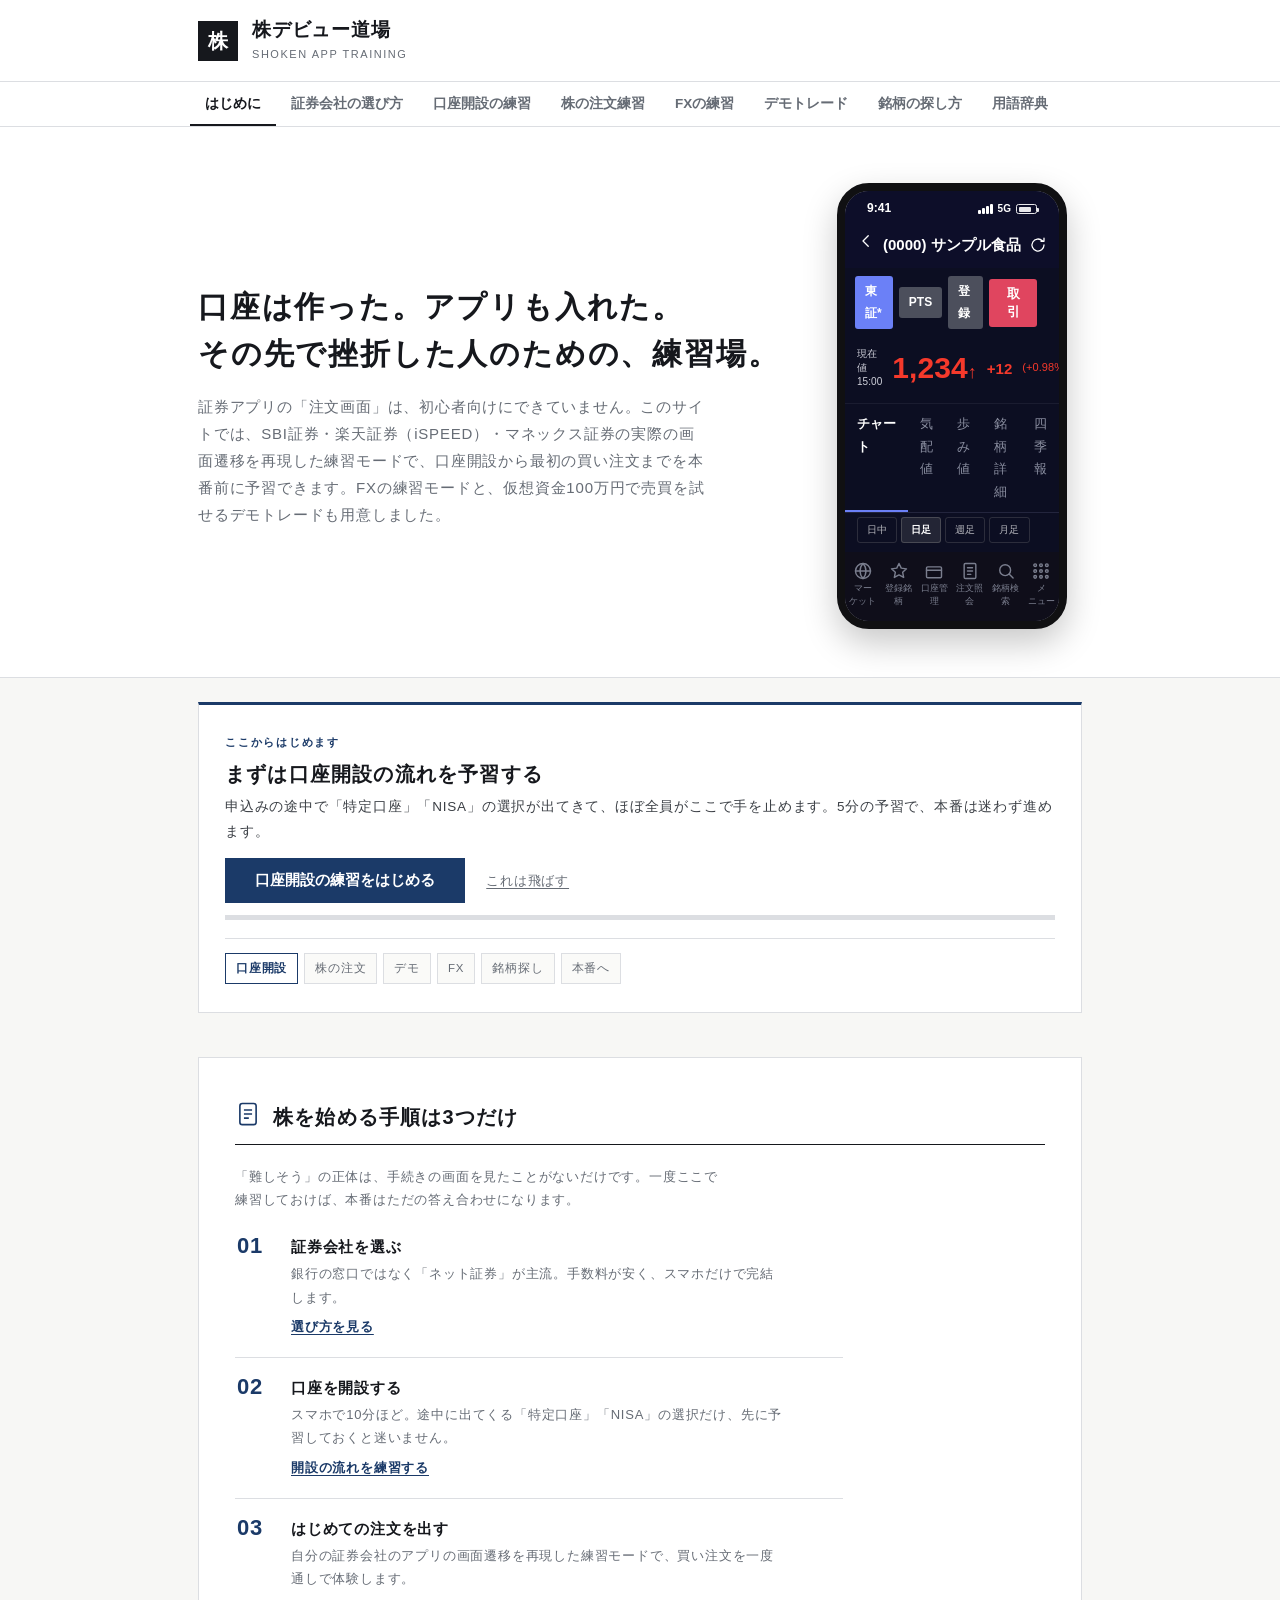
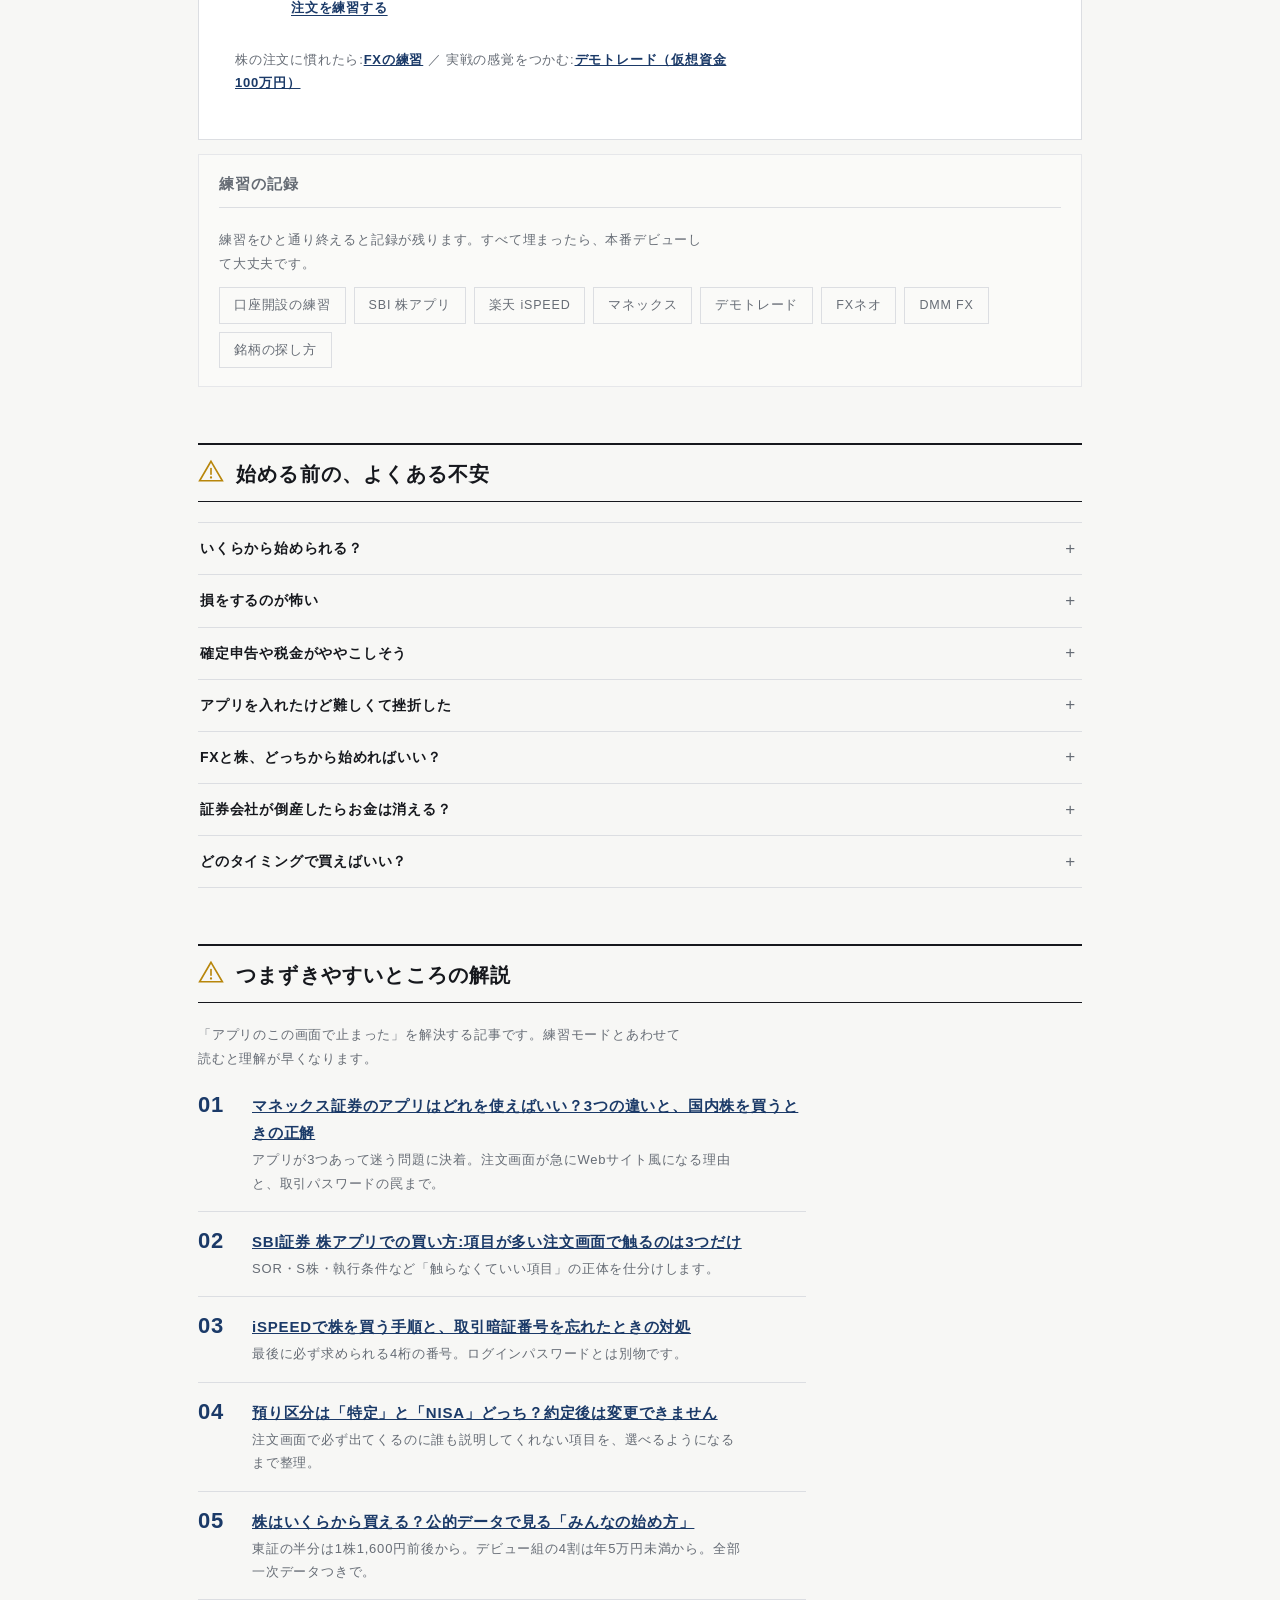
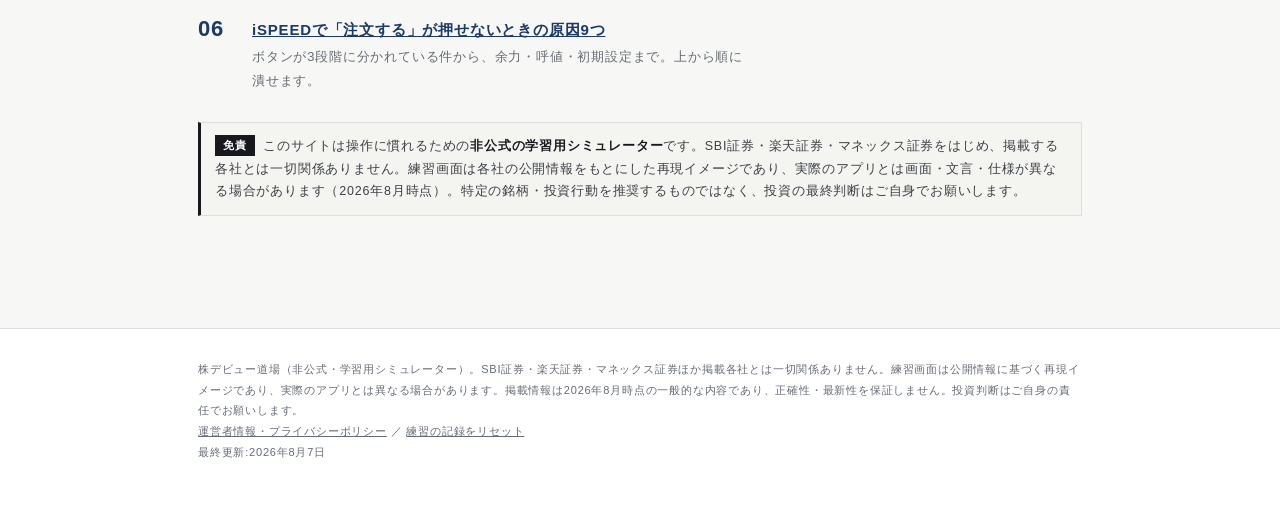
==== index.html @ edb683b0 "トップの解説一覧に /ispeed-osenai/ を追加 Co-Authored-By: Claude Opus 5 <noreply@anthropic.com>" ====
<!DOCTYPE html>
<html lang="ja">
<head>
<meta charset="UTF-8">
<meta name="viewport" content="width=device-width, initial-scale=1.0">
<title>株デビュー道場|証券アプリの操作を本番そっくりの画面で予習する</title>
<meta name="description" content="口座は作ったのにアプリの注文画面で挫折した人のための練習サイト。SBI証券・楽天証券iSPEED・マネックス証券・GMOクリックFXネオ・DMM FXの画面を再現した練習モードで、口座開設からはじめての買い注文までを本番前に予習できます。仮想資金100万円のデモトレード付き。">
<meta name="robots" content="index,follow">
<link rel="canonical" href="https://kabudebut.com/">
<meta name="theme-color" content="#16181d">
<link rel="icon" type="image/svg+xml" href="favicon.svg">
<link rel="apple-touch-icon" href="apple-touch-icon.png">
<link rel="preconnect" href="https://fonts.googleapis.com">
<link rel="preconnect" href="https://fonts.gstatic.com" crossorigin>
<link href="https://fonts.googleapis.com/css2?family=DM+Sans:wght@400;500;700&display=swap" rel="stylesheet">
<meta property="og:type" content="website">
<meta property="og:site_name" content="株デビュー道場">
<meta property="og:title" content="株デビュー道場|株とFXの注文画面を、本番そっくりに練習">
<meta property="og:description" content="口座は作った。アプリも入れた。その先で挫折した人のための練習場。証券アプリ・FXアプリの画面を再現した練習モードと、仮想資金100万円のデモトレード。">
<meta property="og:url" content="https://kabudebut.com/">
<meta property="og:image" content="https://kabudebut.com/ogp.png">
<meta property="og:locale" content="ja_JP">
<meta name="twitter:card" content="summary_large_image">
<meta name="twitter:title" content="株デビュー道場|株とFXの注文画面を、本番そっくりに練習">
<meta name="twitter:description" content="口座は作った。アプリも入れた。その先で挫折した人のための練習場。デモトレードも無料。">
<meta name="twitter:image" content="https://kabudebut.com/ogp.png">
<script type="application/ld+json">
{
  "@context": "https://schema.org",
  "@type": "WebSite",
  "name": "株デビュー道場",
  "url": "https://kabudebut.com/",
  "description": "証券アプリ・FXアプリの注文操作を、実際の画面構成を再現した練習モードで予習できる非公式の学習用シミュレーター。",
  "inLanguage": "ja",
  "isAccessibleForFree": true,
  "audience": {"@type":"Audience","audienceType":"株式投資・FXの初心者"}
}
</script>
<style>
  :root{
    --ink:#16181d; --sub:#666c75; --bg:#f7f7f5; --card:#ffffff;
    --line:#dcdee2; --navy:#1b3a68; --red:#c0392b;
    --fs-xs:12px; --fs-s:14px; --fs-base:16px; --fs-m:20px; --fs-l:24px; --fs-xl:30px;
    /* 数字専用の欧文書体。株価とレートが主役の画面なので和文と分ける */
    --num:"DM Sans","Helvetica Neue",Arial,sans-serif;
  }
  *{box-sizing:border-box; margin:0; padding:0;}
  body{
    font-family:"Yu Gothic Medium","游ゴシック Medium",YuGothic,"游ゴシック体",
                -apple-system,BlinkMacSystemFont,
                "ヒラギノ角ゴ ProN W3","Hiragino Kaku Gothic ProN",
                "Noto Sans JP","メイリオ",Meiryo,sans-serif;
    font-feature-settings:"palt" 1;   /* 約物のアキを詰める（和文組版の基本） */
    letter-spacing:.05em;
    line-break:strict;                /* 禁則を厳密に。行頭に句読点を落とさない */
    overflow-wrap:break-word; word-break:normal;
    background:var(--bg); color:var(--ink); line-height:1.8; font-size:var(--fs-base);
  }
  .hero h1, .card h2{letter-spacing:.02em;}
  /* 見出しは明朝。本文ゴシックとのペアリングで「組んだ」顔にする */
  .hero h1, .card h2, .logotype b, .dojonav .dn-title{
    font-family:var(--mincho); font-weight:600; letter-spacing:.06em;
  }
  .wrap{max-width:920px; margin:0 auto; padding:0 18px;}

  /* ---------- site shell ---------- */
  header.site{background:#fff; border-bottom:1px solid var(--line);}
  header.site .wrap{display:flex; align-items:center; gap:14px; padding:18px;}
  .logomark{width:40px; height:40px; background:var(--ink); color:#fff; display:flex; align-items:center; justify-content:center; font-weight:800; font-size:20px; flex-shrink:0;}
  .logotype{line-height:1.3;}
  .logotype b{font-size:19px; letter-spacing:.04em; display:block;}
  .logotype span{font-size:11px; color:var(--sub); letter-spacing:.14em;}

  nav.tabs{position:sticky; top:0; z-index:50; background:#fff; border-bottom:1px solid var(--line); display:flex; overflow-x:auto;}
  nav.tabs .inner{display:flex; max-width:920px; margin:0 auto; padding:0 10px; width:100%;}
  nav.tabs button{flex:0 0 auto; background:none; border:none; color:var(--sub); padding:13px 15px 11px; font-size:13.5px; font-weight:600; cursor:pointer; white-space:nowrap; border-bottom:2px solid transparent; font-family:inherit;}
  nav.tabs button.active{color:var(--ink); border-bottom-color:var(--ink);}

  section.page{display:none; padding-bottom:72px;}
  section.page.active{display:block;}

  .card{background:var(--card); border:1px solid var(--line); padding:28px 26px; margin-top:24px;}
  /* 見出しは幅いっぱいの細罫。左に色棒を立てる型はAI生成デザインの代表的な指紋なので使わない */
  .card h2{font-size:var(--fs-m); margin:0 0 20px; padding:0 0 12px;
    border-bottom:1px solid var(--ink); line-height:1.5;}
  .card h3{font-size:18px; margin:26px 0 6px;}

  /* カードは3系統。全部同じパディングで並べると「作者のいない画面」になる */
  .card--feature{padding:44px 36px; margin-top:44px;}          /* 主役 */
  .card--plain{background:transparent; border:none; padding:14px 0 0;
    margin-top:56px; border-top:2px solid var(--ink);}          /* 読み物。地に落とす */
  .card--minor{padding:18px 20px; margin-top:14px; background:#fafaf8; border-color:#e6e7ea;}
  .card--minor h2{font-size:15px; color:var(--sub); border-bottom-color:var(--line);}

  /* 用途別の見出しアイコン。編集側が中身に合わせて選ぶ運用にする */
  h2[data-ic]{padding-left:38px; position:relative; min-height:30px;}
  h2[data-ic]::before{content:""; position:absolute; left:0; top:-1px; width:26px; height:26px;
    background:no-repeat center/contain;}
  h2[data-ic="kouza"]::before{background-image:url("data:image/svg+xml,%3Csvg xmlns='http://www.w3.org/2000/svg' viewBox='0 0 32 32' fill='none' stroke='%231b3a68' stroke-width='2'%3E%3Cpath d='M4 12l12-6 12 6M6 12v14h20V12M11 26v-8h4v8M19 18h4v4h-4z'/%3E%3C/svg%3E");}
  h2[data-ic="chumon"]::before{background-image:url("data:image/svg+xml,%3Csvg xmlns='http://www.w3.org/2000/svg' viewBox='0 0 32 32' fill='none' stroke='%231b3a68' stroke-width='2'%3E%3Crect x='6' y='3' width='20' height='26' rx='3'/%3E%3Cpath d='M11 11h10M11 16h10M11 21h6'/%3E%3C/svg%3E");}
  h2[data-ic="chui"]::before{background-image:url("data:image/svg+xml,%3Csvg xmlns='http://www.w3.org/2000/svg' viewBox='0 0 32 32' fill='none' stroke='%23b8860b' stroke-width='2'%3E%3Cpath d='M16 4L2 28h28L16 4z'/%3E%3Cpath d='M16 13v7' stroke-linecap='round'/%3E%3Ccircle cx='16' cy='24' r='1.4' fill='%23b8860b' stroke='none'/%3E%3C/svg%3E");}
  h2[data-ic="jitsurei"]::before{background-image:url("data:image/svg+xml,%3Csvg xmlns='http://www.w3.org/2000/svg' viewBox='0 0 32 32' fill='none' stroke='%231b3a68' stroke-width='2'%3E%3Cpath d='M3 22l7-8 5 5 6-9 8 10'/%3E%3Cpath d='M3 28h26' stroke-linecap='round'/%3E%3C/svg%3E");}
  h2[data-ic="yougo"]::before{background-image:url("data:image/svg+xml,%3Csvg xmlns='http://www.w3.org/2000/svg' viewBox='0 0 32 32' fill='none' stroke='%231b3a68' stroke-width='2'%3E%3Ccircle cx='14' cy='14' r='9'/%3E%3Cpath d='M21 21l7 7' stroke-linecap='round'/%3E%3C/svg%3E");}
  .muted{color:var(--sub); font-size:13px;}
  .note{background:#f4f4f1; border:1px solid var(--line); border-left:3px solid var(--ink); padding:12px 14px; font-size:12.5px; margin-top:14px; color:#3c4046;}
  .note b{color:var(--ink);}
  .notetag{display:inline-block; font-size:10.5px; font-weight:800; letter-spacing:.1em; color:#fff; background:var(--ink); padding:1px 8px; margin-right:8px; vertical-align:1px;}

  .hero{background:#fff; border-bottom:1px solid var(--line);}
  .hero .wrap{padding:56px 18px 48px; display:grid; grid-template-columns:1fr 260px;
    gap:40px; align-items:center;}
  .hero h1{font-size:var(--fs-xl); line-height:1.55;}
  .hero p{margin-top:16px; font-size:15px; color:var(--sub); max-width:34em;}
  .hero-shot{justify-self:center;}
  @media(max-width:760px){
    .hero .wrap{grid-template-columns:1fr; gap:28px;}
    .hero h1{font-size:23px;}
    .hero-shot{display:none;}
  }
  /* 本文の行長を詰める。和文は35〜45字が適正で、現状の56字は長い */
  .card p, .card li, .card .muted, .card dd{max-width:38em;}

  ol.threestep{list-style:none; counter-reset:st; margin-top:6px;}
  ol.threestep li{counter-increment:st; display:flex; gap:16px; padding:16px 2px; border-bottom:1px solid var(--line); align-items:flex-start;}
  ol.threestep li:last-child{border-bottom:none;}
  ol.threestep li::before{content:counter(st, decimal-leading-zero); font-size:22px; font-weight:800; color:var(--navy); font-family:Arial,sans-serif; line-height:1.2; min-width:38px;}
  ol.threestep h3{margin:0 0 2px; font-size:15px;}
  ol.threestep p{font-size:13px; color:var(--sub);}
  ol.threestep a.jump{display:inline-block; margin-top:6px; font-size:13px; color:var(--navy); font-weight:700; cursor:pointer; text-decoration:underline; text-underline-offset:3px;}

  /* ---------- 道場ナビ（進捗に応じた次の一歩） ---------- */
  .dojonav{border-top:3px solid var(--navy);}
  .dojonav .dn-label{font-size:11px; font-weight:800; letter-spacing:.16em; color:var(--navy);}
  .dojonav .dn-title{font-size:20px; font-weight:800; margin:6px 0 6px; line-height:1.5;}
  .dojonav .dn-why{font-size:13.5px; color:#3c4046; margin-bottom:14px;}
  .dojonav .dn-go{display:inline-block; background:var(--navy); color:#fff; padding:13px 30px;
    font-size:15px; font-weight:800; text-decoration:none; border:none; cursor:pointer; font-family:inherit;}
  .dojonav .dn-skip{display:inline-block; margin-left:16px; font-size:13px; color:var(--sub);
    cursor:pointer; text-decoration:underline; text-underline-offset:3px;}
  .dn-steps{display:flex; flex-wrap:wrap; gap:6px; margin-top:18px; padding-top:14px; border-top:1px solid var(--line);}
  .dn-steps span{font-size:11.5px; padding:4px 10px; border:1px solid var(--line); color:var(--sub); background:#fafaf8;}
  .dn-steps span.done{border-color:var(--navy); background:var(--navy); color:#fff; font-weight:700;}
  .dn-steps span.now{border-color:var(--navy); color:var(--navy); font-weight:700; background:#fff;}
  .dn-bar{height:5px; background:var(--line); margin-top:12px;}
  .dn-bar i{display:block; height:100%; background:var(--navy);}

  .badges{display:flex; flex-wrap:wrap; gap:8px; margin-top:12px;}
  .badge{border:1px solid var(--line); padding:6px 14px; font-size:12.5px; color:var(--sub); background:#fafaf8;}
  .badge.earned{border-color:var(--navy); background:var(--navy); color:#fff; font-weight:700;}

  details.qa{border-bottom:1px solid var(--line);}
  details.qa:first-of-type{border-top:1px solid var(--line); margin-top:10px;}
  details.qa summary{padding:13px 26px 13px 2px; font-weight:700; font-size:14px; cursor:pointer; list-style:none; position:relative;}
  details.qa summary::-webkit-details-marker{display:none;}
  details.qa summary::after{content:"+"; position:absolute; right:6px; top:50%; transform:translateY(-50%); color:var(--sub); font-size:17px; font-weight:400;}
  details.qa[open] summary::after{content:"−";}
  details.qa .a{padding:0 2px 16px; font-size:13.5px; color:#3c4046;}

  .tblwrap{overflow-x:auto; margin-top:12px;}
  table.cmp{border-collapse:collapse; width:100%; min-width:760px; font-size:13px; background:#fff;}
  table.cmp th, table.cmp td{border:1px solid var(--line); padding:10px 12px; vertical-align:top; text-align:left;}
  table.cmp th{background:#f4f4f1; font-size:12px; font-weight:700; color:#3c4046;}
  table.cmp td.name{font-weight:700; white-space:nowrap;}
  table.cmp a{color:var(--navy); font-weight:700;}
  .dot{display:inline-block; width:9px; height:9px; border-radius:50%; margin-right:7px; vertical-align:0;}

  /* ---------- wizard ---------- */
  .wizbar{display:flex; gap:5px; margin:16px 0 6px;}
  .wizbar span{flex:1; height:4px; background:var(--line);}
  .wizbar span.on{background:var(--navy);}
  .wizstep{display:none;}
  .wizstep.active{display:block;}
  .choice{display:block; width:100%; text-align:left; border:1px solid var(--line); background:#fff; padding:13px 15px; margin-top:10px; cursor:pointer; font-size:14px; font-family:inherit; position:relative;}
  .choice small{display:block; color:var(--sub); font-size:12px; margin-top:2px; line-height:1.6;}
  .choice.sel{border-color:var(--navy); box-shadow:inset 3px 0 0 var(--navy); background:#f7f9fc;}
  .choice .reco{float:right; border:1px solid var(--navy); color:var(--navy); font-size:10.5px; padding:1px 8px; font-weight:800; letter-spacing:.06em;}
  .feedback{display:none; margin-top:14px; background:#f7f9fc; border:1px solid #ccd6e4; padding:12px 14px; font-size:13px; color:#2c3542;}
  .feedback.show{display:block;}
  .btnrow{display:flex; justify-content:space-between; margin-top:18px; gap:10px;}
  button.primary{background:var(--ink); color:#fff; border:none; padding:12px 26px; font-size:14px; font-weight:700; cursor:pointer; font-family:inherit;}
  button.primary:disabled{background:#c6c8cc; cursor:not-allowed;}
  button.ghost{background:none; border:1px solid var(--line); color:var(--sub); padding:12px 18px; font-size:13px; cursor:pointer; font-family:inherit;}
  .dummyfield{display:flex; flex-direction:column; gap:4px; margin-top:10px;}
  .dummyfield label{font-size:12px; font-weight:700; color:#3c4046;}
  .dummyfield input{border:1px solid var(--line); padding:10px; font-size:14px; background:#f4f4f1; color:var(--sub); font-family:inherit;}

  /* ---------- broker picker ---------- */
  .brokerpick{display:grid; grid-template-columns:repeat(auto-fit,minmax(240px,1fr)); gap:14px; margin-top:14px;}
  .brokerpick button{border:1px solid var(--line); border-top:3px solid var(--bp); background:#fff; text-align:left; cursor:pointer; padding:16px; font-family:inherit; color:var(--ink);}
  .brokerpick button:hover{border-color:var(--bp); border-top-color:var(--bp);}
  .brokerpick h3{font-size:15px; margin-bottom:5px;}
  .brokerpick p{font-size:12px; color:var(--sub); line-height:1.7;}
  .brokerpick .go{display:block; margin-top:10px; font-size:12.5px; font-weight:800; color:var(--bp);}

  /* ---------- FXシミュレーター(一般型) ---------- */
  .t-fx .screen{background:#10151c; color:#e8eaee;}
  .t-fx .sbar{background:#161d26; color:#fff;}
  .t-fx .aphead{background:#161d26; color:#fff;}
  .t-fx .tabbar{background:#0c1117; color:#6f7885;}
  .t-fx .tabbar .on{color:#fff; font-weight:700;}
  .fx-row{display:flex; align-items:center; justify-content:space-between; padding:8px 12px; border-bottom:1px solid #1d2530;}
  .fx-pair{font-size:13px; font-weight:700;}
  .fx-pair small{display:block; font-size:9.5px; color:#6f7885; font-weight:400;}
  .fx-q{width:104px; border-radius:5px; padding:5px 8px; text-align:right; color:#fff; cursor:pointer;}
  .fx-q .side{font-size:9px; opacity:.85; display:block; text-align:left;}
  .fx-q .r{font-family:"Helvetica Neue",Arial,sans-serif; font-size:12px;}
  .fx-q .r b{font-size:19px;}
  .fx-q.bid{background:#2F6FD1;} .fx-q.ask{background:#E8483F;}
  .fx-sp{font-size:9px; color:#8b95a3; text-align:center; width:28px;}
  .fx-2btn{display:flex; gap:8px; padding:10px 12px; align-items:center; flex-shrink:0;}
  .fx-2btn .fx-q{flex:1; width:auto; padding:9px 12px;}
  .fx-2btn .fx-q .r b{font-size:25px;}
  .fx-frow{display:flex; align-items:center; padding:10px 12px; border-bottom:1px solid #1d2530; gap:8px; font-size:12.5px;}
  .fx-frow .fl{width:96px; color:#8b95a3; flex-shrink:0; font-size:11.5px;}
  .fx-poscard{margin:10px 12px; border:1px solid #263140; border-radius:8px; padding:12px; background:#151c25;}
  .fx-poscard .plv{font-size:26px; font-weight:800; font-family:"Helvetica Neue",Arial,sans-serif;}
  .fx-btn{display:block; width:calc(100% - 28px); margin:12px 14px 0; border:none; border-radius:6px; padding:13px; font-size:15px; font-weight:800; cursor:pointer; color:#fff; font-family:inherit;}

  /* ---------- デモトレード ---------- */
  .demo-stats{display:flex; gap:10px; flex-wrap:wrap; margin-top:12px;}
  .demo-stats div{flex:1; min-width:130px; border:1px solid var(--line); padding:10px 12px; background:#fafaf8;}
  .demo-stats small{display:block; font-size:10.5px; color:var(--sub);}
  .demo-stats b{font-size:17px; font-family:"Helvetica Neue",Arial,sans-serif;}
  .demo-tabs{display:flex; margin-top:16px; gap:6px;}
  .demo-tabs button{border:1px solid var(--line); background:#f0f0ed; padding:9px 22px; font-size:13.5px; font-weight:700; cursor:pointer; font-family:inherit; color:var(--sub);}
  .demo-tabs button.on{background:var(--ink); color:#fff; border-color:var(--ink);}
  table.demo{border-collapse:collapse; width:100%; font-size:12.5px; margin-top:12px; background:#fff;}
  table.demo th, table.demo td{border:1px solid var(--line); padding:7px 8px; text-align:right; white-space:nowrap;}
  table.demo th{background:#f4f4f1; font-size:11px;}
  table.demo td:first-child, table.demo th:first-child{text-align:left;}
  .demo-buy{background:#c0392b; color:#fff; border:none; padding:6px 12px; font-size:12px; font-weight:700; cursor:pointer; font-family:inherit;}
  .demo-sell{background:#1b3a68; color:#fff; border:none; padding:6px 12px; font-size:12px; font-weight:700; cursor:pointer; font-family:inherit;}
  .demo-sell:disabled, .demo-buy:disabled{background:#c6c8cc; cursor:not-allowed;}
  .demo-log{margin-top:14px; border:1px solid var(--line); background:#fafaf8; padding:10px 12px; font-size:11.5px; color:#3c4046; max-height:150px; overflow-y:auto; line-height:1.8;}
  .plus{color:#c0392b; font-weight:700;} .minus{color:#1b3a68; font-weight:700;}
  .demo-next{background:var(--ink); color:#fff; border:none; padding:11px 22px; font-size:13.5px; font-weight:800; cursor:pointer; font-family:inherit; margin-top:12px;}
  .demo-spark{vertical-align:middle;}
  .dm-b{background:#E0455F; color:#fff; border:none; border-radius:3px; padding:5px 14px; font-size:11px; font-weight:800; cursor:pointer; font-family:inherit;}
  .dm-s{background:#2E9E5B; color:#fff; border:none; border-radius:3px; padding:5px 14px; font-size:11px; font-weight:800; cursor:pointer; font-family:inherit;}
  .dm-b:disabled, .dm-s:disabled{background:#3a3d52; color:#777; cursor:not-allowed;}
  .dm-close{background:#2F6FD1; color:#fff; border:none; border-radius:4px; padding:6px 18px; font-size:12px; font-weight:800; cursor:pointer; font-family:inherit;}
  .dm-next{display:block; width:calc(100% - 24px); margin:12px; background:#6B80F7; color:#fff; border:none; border-radius:4px; padding:12px; font-size:13.5px; font-weight:800; cursor:pointer; font-family:inherit;}
  .t-fx .plus{color:#FF6B5E;} .t-fx .minus{color:#5aa2ff;}

  /* ---------- FXネオ風 ---------- */
  .t-neo .screen{background:#06111a; color:#fff;}
  .t-neo .sbar{background:#000; color:#fff;}
  .t-neo .aphead{background:#202838; color:#fff;}
  .t-neo .tabbar{background:#151e2d; color:#8a93a5;}
  .t-neo .tabbar .on{color:#95e8ff; font-weight:700; background:#393f4c;}
  .t-neo .tabbar .gold{color:#d8bb92;}
  .neo-num{font-family:"Helvetica Neue",Arial,sans-serif; font-weight:800; font-size:13px; line-height:1;}
  .neo-num b{font-size:2.1em;}
  .neo-num sup{font-size:1em; vertical-align:.7em; margin-left:1px;}
  .neo-num .arrup{color:#de4f4f; font-size:.85em;} .neo-num .arrdn{color:#0daddc; font-size:.85em;}
  .neo-row{padding:8px 10px; border-bottom:1px solid #202838;}
  .nr-top{display:flex; justify-content:space-between; align-items:center; gap:8px;}
  .nr-pair{font-size:13.5px; font-weight:800; min-width:86px;}
  .nr-sp{display:block; width:max-content; background:#354153; border:1px solid #293341; border-radius:4px; font-size:10px; padding:0 9px; margin-top:3px; font-weight:400;}
  .nr-sub{background:#393b49; border-radius:4px; font-size:10.5px; color:#dfe2e8; padding:2px 9px; margin-top:6px; display:inline-block;}
  .neo-pairbar{display:flex; justify-content:space-between; align-items:center; padding:8px 12px; background:#212736; font-size:13px; font-weight:800; flex-shrink:0;}
  .neo-pairbar .hlv{font-size:11px; font-weight:400; color:#dfe2e8;}
  .neo-panels{display:flex; align-items:stretch; padding:10px 8px; position:relative; flex-shrink:0; gap:6px;}
  .neo-shield{flex:1; padding:9px 14px 11px; color:#fff; cursor:pointer;}
  .neo-shield.bid{background:linear-gradient(#59b8ea,#4491d3); clip-path:polygon(9% 0,100% 0,100% 100%,9% 100%,0 50%);}
  .neo-shield.ask{background:linear-gradient(#e26b67,#d14c46); clip-path:polygon(0 0,91% 0,100% 50%,91% 100%,0 100%); text-align:right;}
  .neo-shield .lab{font-size:11.5px; font-weight:700; opacity:.95;}
  .neo-shield .neo-num{font-size:16px; margin-top:3px; display:block;}
  .neo-shield.dim{filter:grayscale(1) brightness(.6);}
  .neo-shield.gold{outline:2.5px solid #fdb43b; outline-offset:-2px;}
  .neo-spread{position:absolute; left:50%; top:50%; transform:translate(-50%,-50%); width:46px; height:46px; background:#374151; clip-path:polygon(30% 0,70% 0,100% 30%,100% 70%,70% 100%,30% 100%,0 70%,0 30%); display:flex; align-items:center; justify-content:center; font-size:13px; font-weight:700; z-index:2;}
  .neo-flap{display:flex; align-items:center; background:#0a0d14; border-bottom:1px solid #2a3040; flex-shrink:0;}
  .neo-flap .f{background:linear-gradient(#2a2f3d,#171b25); border:1px solid #d8bb92; border-bottom:none; font-size:12.5px; font-weight:800; padding:6px 24px 6px 14px; clip-path:polygon(0 0,86% 0,100% 100%,0 100%);}
  .neo-flap .tick{flex:1; font-size:10.5px; color:#cfd3da; padding:0 10px; white-space:nowrap; overflow:hidden;}
  .neo-subtabs{display:flex; gap:4px; padding:6px 8px 0; flex-shrink:0;}
  .neo-subtabs div{flex:1; text-align:center; font-size:11px; padding:8px 2px; background:#0d0f14; border:1px solid #6b5f47; color:#8a93a5; border-bottom:none;}
  .neo-subtabs .on{background:#212736; color:#fff; border-color:#212736; box-shadow:inset 0 2.5px 0 #a8e6fc;}
  .neo-th{display:flex; justify-content:space-between; background:#212737; font-size:9.5px; color:#cfd3da; padding:6px 12px; flex-shrink:0;}
  .neo-badge{display:inline-block; width:19px; height:19px; border-radius:3px; color:#fff; font-size:11.5px; font-weight:800; text-align:center; line-height:19px; margin-left:6px;}
  .neo-badge.b{background:#cd5954;} .neo-badge.s{background:#4eaad7;}
  .neo-in{background:#fff; color:#111; border:none; border-radius:3px; padding:8px 10px; font-size:14px; font-weight:700; width:88px; text-align:right; font-family:inherit;}
  .neo-pill{border:none; border-radius:999px; padding:11px 26px; font-size:13.5px; font-weight:800; cursor:pointer; font-family:inherit;}
  .neo-pill.gray{background:#44536c; color:#fff;}
  .neo-pill.teal{background:#66d2d0; color:#06283a;}
  .neo-pill.orange{background:linear-gradient(#ffd27a,#fdb43b); color:#4a2f00;}
  .neo-modal{background:#202838; border-radius:14px; overflow:hidden; width:100%; box-shadow:0 10px 40px rgba(0,0,0,.6);}
  .neo-modal .mh{background:#1aaabd; color:#fff; text-align:center; font-weight:800; font-size:14px; padding:10px;}
  .neo-chip{display:inline-block; background:#45536c; border:1px solid #5a6a86; border-radius:4px; padding:3px 10px; font-size:11.5px;}
  .neo-prow{display:flex; justify-content:space-between; align-items:center; padding:10px 12px; border-bottom:1px solid #1a2230; font-size:12.5px;}

  /* ---------- DMM FX風 ---------- */
  .t-dmm .screen{background:#1c1f29; color:#fff;}
  .t-dmm .sbar{background:#0f1116; color:#fff;}
  .t-dmm .aphead{background:#0f1116; color:#fff; justify-content:center; position:relative;}
  .t-dmm .aphead .hl{position:absolute; left:12px;} .t-dmm .aphead .hr{position:absolute; right:12px;}
  .t-dmm .tabbar{background:#262a37; color:#9aa0ad;}
  .t-dmm .tabbar .on{color:#87bb22; font-weight:700; box-shadow:inset 0 2.5px 0 #87bb22;}
  .dmm-pair{color:#95cf21; font-size:19px; font-weight:800; font-family:"Helvetica Neue",Arial,sans-serif;}
  .dmm-pairbar{display:flex; justify-content:space-between; align-items:center; padding:8px 14px; flex-shrink:0; border-bottom:1px solid #262a37;}
  .dmm-pairbar .hlv{font-size:11px; color:#dfe2e8;}
  .dmm-circles{display:flex; justify-content:space-around; align-items:center; padding:14px 10px 26px; position:relative; flex-shrink:0;}
  .dmm-c{width:126px; height:126px; border-radius:50%; padding:5px; cursor:pointer;}
  .dmm-c.bid{background:linear-gradient(160deg,#00d7ff,#215ad7);}
  .dmm-c.ask{background:linear-gradient(160deg,#ff9125,#d40144);}
  .dmm-c.dim{filter:grayscale(1) brightness(.55);}
  .dmm-c .inner{width:100%; height:100%; border-radius:50%; background:#1c1f29; display:flex; flex-direction:column; align-items:center; justify-content:center;}
  .dmm-c .h{font-size:13px; color:#cfd3da; font-family:"Helvetica Neue",Arial,sans-serif;}
  .dmm-c .p{font-size:36px; font-weight:700; line-height:1.05; font-family:"Helvetica Neue",Arial,sans-serif;}
  .dmm-c .p sup{font-size:14px; vertical-align:.9em;}
  .dmm-c .lab{font-size:11.5px; color:#e8e9eb; border-top:1px solid #6c7280; margin-top:5px; padding-top:4px; width:68%; text-align:center;}
  .dmm-spread{position:absolute; left:50%; bottom:10px; transform:translateX(-50%); width:38px; height:38px; border:1.5px solid #8a93a5; border-radius:50%; display:flex; align-items:center; justify-content:center; font-size:12px; background:#1c1f29; z-index:2;}
  .dmm-row{padding:10px 12px; border-bottom:1px solid #262a37;}
  .dmm-num{font-family:"Helvetica Neue",Arial,sans-serif; font-weight:700; font-size:13px;}
  .dmm-num b{font-size:2em;}
  .dmm-num sup{font-size:1em; vertical-align:.6em;}
  .dmm-uline{height:2.5px; margin-top:3px;}
  .dmm-subtabs{display:flex; border-bottom:1px solid #262a37; font-size:11px; flex-shrink:0;}
  .dmm-subtabs div{flex:1; text-align:center; padding:9px 2px; color:#9aa0ad;}
  .dmm-subtabs .on{color:#9bd820; font-weight:800; box-shadow:inset 0 -2.5px 0 #86fa25;}
  .dmm-posrow{display:flex; justify-content:space-between; align-items:center; padding:10px 12px; background:#272f28; box-shadow:inset 3px 0 0 #95cf21; font-size:12.5px;}
  .dmm-bbuy{display:inline-block; width:20px; height:20px; border-radius:50%; background:linear-gradient(#e8802b,#d02340); color:#fff; font-size:11px; font-weight:800; text-align:center; line-height:20px;}
  .dmm-bsell{display:inline-block; width:20px; height:20px; border-radius:50%; background:linear-gradient(#10cce5,#2a72c4); color:#fff; font-size:11px; font-weight:800; text-align:center; line-height:20px;}
  .dmm-rad{display:inline-flex; align-items:center; margin-right:18px; cursor:pointer;}
  .dmm-rad i{width:17px; height:17px; border:1.5px solid #8a93a5; border-radius:50%; margin-right:7px; position:relative;}
  .dmm-rad.on i::after{content:""; position:absolute; inset:3px; background:#fff; border-radius:50%;}
  .dmm-stp{display:inline-flex; align-items:center; background:#262a37; border-radius:999px; overflow:hidden;}
  .dmm-stp button{width:40px; height:36px; border:none; background:transparent; color:#fff; font-size:18px; cursor:pointer; font-family:inherit;}
  .dmm-stp .v{min-width:56px; text-align:center; font-weight:700; font-family:"Helvetica Neue",Arial,sans-serif;}
  .dmm-pill{border:none; border-radius:999px; padding:11px 28px; font-size:13.5px; font-weight:800; cursor:pointer; font-family:inherit;}
  .dmm-pill.gray{background:#282a37; color:#dfe2e8; border:1px solid #3a3f4e;}
  .dmm-pill.lime{background:#87ba22; color:#111;}
  .dmm-quick{background:#0cc52b; color:#fff; border:none; border-radius:4px; padding:8px 14px; font-size:12px; font-weight:800; cursor:pointer; font-family:inherit;}
  .dmm-card{background:#262a37; border-radius:14px; overflow:hidden; width:100%; box-shadow:0 10px 40px rgba(0,0,0,.6); padding:14px 16px 16px;}
  .dmm-alert{background:#fff; color:#111; border-radius:14px; width:82%; margin:auto; text-align:center; overflow:hidden;}
  .dmm-alert .bd{padding:20px 16px 16px; font-size:13.5px; font-weight:600;}
  .dmm-alert .ok{border-top:1px solid #d8d8dc; color:#0a66ff; font-weight:700; padding:12px; cursor:pointer;}
  .dmm-updated{text-align:right; font-size:9.5px; color:#6f7480; padding:4px 10px;}
  .dmm-loz{display:flex; align-items:center; gap:8px; padding:8px 12px; flex-shrink:0;}
  .dmm-loz .lz{flex:1; background:transparent; color:#fff; border-radius:999px; padding:9px 8px; font-size:12px; font-weight:800; cursor:pointer; font-family:inherit;}
  .dmm-loz .lz.bid{border:2px solid #288ee0;}
  .dmm-loz .lz.ask{border:2px solid #ff9125;}
  .t-dmm .plus{color:#fff;} .t-dmm .minus{color:#fc155b;}
  .t-neo .plus{color:#fff;} .t-neo .minus{color:#eb625d;}

  /* ---------- sim shell ---------- */
  /* ===== 銘柄の探し方(スクリーニング練習) ===== */
  .kenricalc{background:#fafaf8; border:1px solid var(--line); padding:16px 18px; margin:12px 0 4px; max-width:38em;}
  .kc-row{display:flex; align-items:center; gap:12px;}
  .kc-row label{font-size:14px; font-weight:700;}
  .kc-row input[type=date]{font-family:inherit; font-size:15px; padding:6px 10px; border:1px solid var(--line); background:#fff;}
  .kc-out{margin-top:12px; font-size:14.5px; line-height:1.9;}
  .kc-out b{color:var(--navy);}
  .scr{display:grid; grid-template-columns:240px 1fr; gap:0; border:1px solid var(--line); margin-top:16px; background:#fff;}
  @media(max-width:700px){ .scr{grid-template-columns:1fr;} }
  .scr-panel{border-right:1px solid var(--line); padding:16px;}
  @media(max-width:700px){ .scr-panel{border-right:none; border-bottom:1px solid var(--line);} }
  .scr-h{font-size:13px; font-weight:700; color:var(--sub); margin-bottom:12px; letter-spacing:.08em;}
  .scr-f{margin-bottom:12px;}
  .scr-f label{display:block; font-size:12.5px; color:var(--sub); margin-bottom:3px;}
  .scr-f select{width:100%; font-family:inherit; font-size:14px; padding:7px 8px; border:1px solid var(--line); background:#fff;}
  .scr-reset{font-family:inherit; font-size:13px; padding:7px 14px; background:none; border:1px solid var(--line); cursor:pointer; color:var(--sub); margin-top:4px;}
  .scr-res{padding:16px; min-height:300px;}
  .scr-row{display:flex; justify-content:space-between; align-items:baseline; gap:10px; padding:10px 2px; border-bottom:1px solid #eef0f2; font-size:14px;}
  .scr-row .nm{font-weight:700;}
  .scr-row .nm small{font-weight:400; color:var(--sub); margin-left:6px;}
  .scr-row .dt{color:var(--sub); font-size:12.5px; text-align:right; white-space:nowrap;}
  .scr-row .yu{display:inline-block; font-size:11px; border:1px solid var(--navy); color:var(--navy); padding:0 5px; margin-left:6px;}
  .scr-hint{margin-top:14px; font-size:13px; color:var(--sub); line-height:1.8;}
  .gl dt{font-weight:700; margin-top:16px;}
  .gl dd{margin-top:2px;}

  /* 偽サイトと誤認されないための常時表示。フッターの小さな注記だけでは足りない */
  .simwarn{max-width:430px; margin:18px auto 0; background:#fff8e6; border:1px solid #e3c86a;
    padding:10px 14px; font-size:12.5px; color:#5c4708; line-height:1.75;}

  .guide{background:#fff; border:1px solid var(--line); border-left:4px solid var(--navy); padding:12px 16px; margin:14px auto; max-width:430px; font-size:14px;}
  .guide .gtag{display:block; font-size:10px; font-weight:800; letter-spacing:.16em; color:var(--navy); margin-bottom:2px;}
  .guide .gsub{font-weight:400; font-size:12px; color:var(--sub); margin-top:3px; line-height:1.7;}
  .guide.warn{border-left-color:var(--red);}
  .guide.warn .gtag{color:var(--red);}

  .phone{width:350px; margin:0 auto; border:11px solid #101012; border-radius:44px; overflow:hidden; background:#fff; box-shadow:0 22px 50px rgba(0,0,0,.3); position:relative;}
  .screen{height:660px; display:flex; flex-direction:column; font-size:13px; position:relative; background:#fff; color:#1c1e22; font-feature-settings:"tnum"; letter-spacing:.005em;}
  .apbody{flex:1; overflow-y:auto; position:relative; display:flex; flex-direction:column;}
  .grow{flex:1;}
  .tap{animation:pulse 1.5s infinite; cursor:pointer; position:relative;}
  @keyframes pulse{0%,100%{box-shadow:0 0 0 0 rgba(255,170,0,.75);}55%{box-shadow:0 0 0 7px rgba(255,170,0,0);}}

  .sbar{display:flex; justify-content:space-between; align-items:center; padding:7px 22px 3px; font-size:12px; font-weight:700; flex-shrink:0; font-family:-apple-system,"Helvetica Neue",Arial,sans-serif;}
  .sbar .sright{display:flex; align-items:center; gap:5px;}
  .sig{display:inline-flex; align-items:flex-end; gap:1.5px; height:10px;}
  .sig i{width:2.5px; background:currentColor; display:block; border-radius:1px;}
  .sig i:nth-child(1){height:4px;}.sig i:nth-child(2){height:6px;}.sig i:nth-child(3){height:8px;}.sig i:nth-child(4){height:10px;}
  .batt{width:21px; height:10px; border:1px solid currentColor; border-radius:2.5px; position:relative; opacity:.9;}
  .batt::before{content:""; position:absolute; inset:1.5px; right:5px; background:currentColor; border-radius:1px;}
  .batt::after{content:""; position:absolute; right:-3px; top:2.5px; width:2px; height:4px; background:currentColor; border-radius:0 1px 1px 0;}

  .aphead{padding:8px 12px 10px; font-weight:700; font-size:15px; display:flex; justify-content:space-between; align-items:center; flex-shrink:0; gap:8px;}
  .aphead .hicons{display:flex; gap:12px; align-items:center; font-weight:400;}
  .aphead svg{width:18px; height:18px;}
  .tabbar{display:flex; flex-shrink:0; padding:3px 0 14px;}
  .tabbar div{flex:1; text-align:center; padding-top:6px; font-size:8.5px; line-height:1.5;}
  .tabbar svg{width:20px; height:20px; display:block; margin:0 auto 1px;}
  svg.i{fill:none; stroke:currentColor; stroke-width:1.7; stroke-linecap:round; stroke-linejoin:round;}

  .menuovl{position:absolute; inset:0; background:rgba(0,0,0,.55); display:flex; align-items:flex-end; z-index:5;}
  .menuovl.center{align-items:center; padding:0 12px;}
  .menusheet{width:100%; border-radius:14px 14px 0 0; padding:10px 16px 22px;}
  .menusheet .grip{width:36px; height:4px; border-radius:2px; background:rgba(128,128,128,.45); margin:2px auto 10px;}
  .menusheet h5{font-size:11px; opacity:.65; margin-bottom:6px; font-weight:700;}
  .menusheet button{display:block; width:100%; text-align:center; margin-top:8px; border:1px solid rgba(128,128,128,.35); background:transparent; color:inherit; border-radius:6px; padding:12px; font-size:14px; font-weight:700; cursor:pointer; font-family:inherit;}

  /* ============ SBI (全画面ダーク #090A19系) ============ */
  .t-sbi .screen{background:#0C0E22; color:#fff;}
  .t-sbi .sbar{background:#0D0E29; color:#fff;}
  .t-sbi .aphead{background:#0D0E29; color:#fff; font-size:15px; justify-content:center; position:relative;}
  .t-sbi .aphead .hl{position:absolute; left:12px;} .t-sbi .aphead .hr{position:absolute; right:12px; display:flex; gap:12px;}
  .t-sbi .tabbar{background:#0F0E1A; color:#7A7E8E;}
  .t-sbi .tabbar .on{color:#fff; font-weight:700;}
  .sbi-toptabs{display:flex; border-bottom:1px solid #23253d; font-size:12.5px; flex-shrink:0;}
  .sbi-toptabs div{padding:9px 12px; color:#8a8ea0;}
  .sbi-toptabs .on{color:#fff; font-weight:700; border-bottom:2px solid #6B80F7;}
  .sbi-idxrow{display:flex; justify-content:space-between; align-items:center; padding:9px 12px; border-bottom:1px solid #1a1c30; font-size:12.5px;}
  .sbi-idxrow .inm{color:#fff;}
  .sbi-idxrow .itm{font-size:10px; color:#7A7E8E;}
  .sbi-idxrow .ival{text-align:right; font-family:"Helvetica Neue",Arial,sans-serif; font-weight:700; font-size:15px;}
  .sbi-idxrow .isub{font-size:11px; text-align:right;}
  .up-sbi{color:#F5392B;} .dn-sbi{color:#3AA32A;}
  .sbi-actbar{display:flex; gap:6px; padding:8px 10px; align-items:center; background:#0C0E22; flex-shrink:0;}
  .sbi-pill{padding:5px 10px; font-size:12px; font-weight:700; border-radius:3px; background:#4C4F5C; color:#fff;}
  .sbi-pill.blue{background:#6B80F7;}
  .sbi-trade{padding:6px 16px; font-size:13px; font-weight:800; border-radius:3px; background:#E0455F; color:#fff; border:none; cursor:pointer; font-family:inherit; margin-left:auto;}
  .sbi-price{display:flex; align-items:center; gap:10px; padding:4px 12px 8px; border-bottom:1px solid #1a1c30;}
  .sbi-price .plab{font-size:10px; line-height:1.4; color:#cfd0da;}
  .sbi-price .pv{font-size:30px; font-weight:800; font-family:"Helvetica Neue",Arial,sans-serif;}
  .sbi-price .pd{font-size:15px; font-weight:700;}
  .sbi-price .pr{font-size:11px; margin-left:auto;}
  .sbi-seg{display:inline-flex; border-radius:4px; overflow:hidden; border:1px solid #3a3d52;}
  .sbi-seg button{border:none; background:#787980; color:#fff; padding:7px 12px; font-size:12px; font-weight:700; cursor:pointer; font-family:inherit; border-left:1px solid #3a3d52;}
  .sbi-seg button:first-child{border-left:none;}
  .sbi-seg button.sel{background:#6B80F7;}
  .sbi-banner{background:#E05A6E; color:#fff; text-align:center; font-size:13px; font-weight:700; padding:7px; flex-shrink:0;}
  .sbi-frow{display:flex; align-items:center; padding:8px 12px; border-bottom:1px solid #1a1c30; min-height:46px; gap:8px;}
  .sbi-frow .fl{width:82px; flex-shrink:0; font-size:11.5px; color:#93949C;}
  .sbi-frow .fc{flex:1; display:flex; align-items:center; gap:8px; flex-wrap:wrap;}
  .sbi-step{display:inline-flex; align-items:stretch; height:34px;}
  .sbi-step button{width:38px; border:none; background:#4C4F5C; color:#fff; font-size:17px; cursor:pointer; font-family:inherit;}
  .sbi-step button:first-child{border-radius:3px 0 0 3px;} .sbi-step button:last-child{border-radius:0 3px 3px 0;}
  .sbi-step .v{background:#F2F1F6; color:#111; min-width:86px; display:flex; align-items:center; justify-content:center; font-weight:700; font-size:14px; font-family:"Helvetica Neue",Arial,sans-serif;}
  .sbi-note{font-size:10.5px; color:#b9bac4; width:100%;}
  .sbi-input{background:#F2F1F6; color:#111; border:none; border-radius:3px; padding:8px 10px; font-size:13px; width:150px; letter-spacing:.25em; font-family:inherit;}
  .sbi-chk{width:17px; height:17px; border:1.5px solid #6b6e80; border-radius:3px; display:inline-flex; align-items:center; justify-content:center; font-size:12px;}
  .sbi-chk.on{background:#4a7cf0; border-color:#4a7cf0; color:#fff;}
  .sbi-foot{display:flex; gap:8px; padding:10px 12px 12px; background:#0F0E1A; flex-shrink:0;}
  .sbi-foot .bk{flex:1; background:#CFD0D2; color:#111; border:none; border-radius:4px; padding:12px; font-size:14px; font-weight:700; cursor:pointer; font-family:inherit;}
  .sbi-foot .ok{flex:2; background:#E0455F; color:#fff; border:none; border-radius:4px; padding:12px; font-size:14px; font-weight:800; cursor:pointer; font-family:inherit;}
  .sbi-foot .ok.dim{background:#E58C8F;}
  .sbi-modal{background:#131530; border-radius:8px; overflow:hidden; width:100%; box-shadow:0 10px 40px rgba(0,0,0,.6);}
  .sbi-modal .mh{background:#fff; color:#111; text-align:center; font-weight:700; font-size:14px; padding:9px;}
  .sbi-modal .mtable{background:#000;}
  .sbi-mrow{display:flex; border-bottom:1px solid #22243a; font-size:12.5px;}
  .sbi-mrow .ml{width:110px; padding:8px 10px; background:#1E213A; color:#cfd0da; flex-shrink:0;}
  .sbi-mrow .mv{flex:1; padding:8px 10px; text-align:right; color:#fff; font-weight:700;}
  .sbi-menu{background:#15172e; color:#fff; width:100%; border-radius:14px 14px 0 0; padding:10px 16px 22px;}
  .sbi-menu button{display:block; width:100%; margin-top:8px; border:none; border-radius:4px; padding:12px; font-size:14px; font-weight:800; cursor:pointer; font-family:inherit; background:#2a2d45; color:#fff;}
  .sbi-menu .b-buy{background:#E0455F;} .sbi-menu .b-sell{background:#2E9E5B;}
  table.ita{width:calc(100% - 24px); margin:8px 12px; border-collapse:collapse; font-size:11px; font-family:"Helvetica Neue",Arial,sans-serif;}
  table.ita th{font-size:9.5px; font-weight:400; opacity:.55; padding:2px 6px; border-bottom:1px solid rgba(128,128,128,.35); font-family:inherit;}
  table.ita td{padding:2.5px 6px; text-align:right; border-bottom:1px solid rgba(128,128,128,.14);}
  table.ita td.pr{text-align:center; font-weight:700;}
  .t-sbi .askq{color:#F5392B;} .t-sbi .bidq{color:#fff;}
  .t-sbi td.pr.cur{background:#9A2820; color:#fff;}
  .chartbox{margin:8px 12px 4px;}
  .chartbox svg{display:block; width:100%;}
  .itab{display:flex; padding:4px 12px 0; gap:4px; font-size:10px;}
  .itab span{padding:3px 9px; border:1px solid rgba(128,128,128,.4); opacity:.7; border-radius:3px;}
  .itab .on{opacity:1; font-weight:700; background:rgba(128,128,128,.2);}
  .sbi-cards{display:grid; grid-template-columns:repeat(3,1fr); gap:8px; padding:12px;}
  .sbi-cards div{background:#1E213A; border-radius:6px; padding:12px 6px; text-align:center; font-size:10.5px; color:#cfd0da;}
  .sbi-cards svg{width:20px; height:20px; display:block; margin:0 auto 4px; color:#8a92c8;}

  /* ============ iSPEED (#1B1B1B / 赤#FF5258 / ティール) ============ */
  .t-isp .screen{background:#1B1B1B; color:#FBFBFB;}
  .t-isp .sbar{background:#1B1B1B; color:#fff;}
  .t-isp .sbar.red{background:#FF5258;}
  .t-isp .aphead{background:#1B1B1B; color:#fff;}
  .t-isp .aphead.red{background:#FF5258;}
  .t-isp .tabbar{background:#000; color:#7A7A7A;}
  .t-isp .tabbar .on{color:#fff; font-weight:700;}
  .isp-segwrap{display:flex; justify-content:center; padding:2px 0 8px; background:#1B1B1B; flex-shrink:0;}
  .isp-seg{display:inline-flex; background:#2C2C2E; border-radius:999px; padding:2.5px;}
  .isp-seg span{padding:5px 13px; font-size:12px; color:#9a9a9a; border-radius:999px;}
  .isp-seg .on{background:#fff; color:#111; font-weight:700;}
  .isp-row{display:flex; justify-content:space-between; align-items:center; padding:9px 12px; border-bottom:1px solid #262626; font-size:12.5px;}
  .isp-row .rnm{color:#fff;} .isp-row .rtm{font-size:10px; color:#7c8087;}
  .isp-row .rv{font-family:"Helvetica Neue",Arial,sans-serif; font-weight:700; font-size:16px; text-align:right;}
  .isp-row .rs{font-size:11px; text-align:right;}
  .up-isp{color:#FF5258;} .dn-isp{color:#6DE79E;}
  .isp-newsrow{padding:9px 14px; border-bottom:1px solid #262626; font-size:12px; color:#c7c9cc;}
  .isp-newsrow time{font-size:10px; color:#5c6066; display:block;}
  .isp-blockh{padding:12px 14px 4px; font-size:11px; color:#FF5258; font-weight:800; letter-spacing:.08em; display:flex; justify-content:space-between;}
  .isp-blockh span{color:#5c6066; font-weight:400; letter-spacing:0;}
  .isp-stockcard{background:#383838; padding:9px 12px; display:flex; justify-content:space-between; align-items:flex-start; flex-shrink:0;}
  .isp-badge{display:inline-block; background:#2a2a2a; border:1px solid #555; color:#ddd; font-size:9.5px; padding:1px 6px; border-radius:2px; margin-right:4px;}
  .isp-stockcard .snm{font-size:15px; font-weight:700; color:#fff;}
  .isp-stockcard .spx{font-size:27px; font-weight:800; font-family:"Helvetica Neue",Arial,sans-serif; text-align:right; line-height:1.1;}
  .isp-stockcard .ssub{font-size:12px; font-weight:700; text-align:right;}
  .isp-tabs{display:flex; border-bottom:1px solid #2a2a2c; font-size:12px; overflow:hidden; flex-shrink:0;}
  .isp-tabs div{padding:9px 11px; color:#8e8e8e; white-space:nowrap;}
  .isp-tabs .on{color:#fff; font-weight:700; border-bottom:2.5px solid #7EC9CE;}
  .isp-kv{display:flex; border-bottom:1px solid #242424; font-size:12px;}
  .isp-kv div{flex:1; display:flex; justify-content:space-between; padding:7px 12px;}
  .isp-kv .k{color:#6ADCDC;} .isp-kv .v{color:#fff; font-family:"Helvetica Neue",Arial,sans-serif;}
  .isp-avail{background:#2b2b2b; display:flex; align-items:center; gap:18px; padding:8px 12px; font-size:11px; color:#ddd; flex-shrink:0;}
  .isp-avail b{display:block; font-size:13px; color:#fff; font-family:"Helvetica Neue",Arial,sans-serif;}
  .isp-ctrl{display:flex; gap:8px; padding:10px 12px; flex-shrink:0;}
  .isp-toggle{display:inline-flex; background:#2B2B2B; border-radius:999px; padding:2.5px;}
  .isp-toggle button{border:none; background:transparent; color:#9a9a9a; padding:6px 14px; font-size:13px; font-weight:700; border-radius:999px; cursor:pointer; font-family:inherit;}
  .isp-toggle button.sel{background:#fff; color:#111;}
  .isp-ddl{flex:1; background:#2B2B2B; border:none; border-radius:4px; color:#fff; font-size:12.5px; font-weight:700; padding:6px 10px; display:flex; align-items:center; justify-content:space-between; cursor:pointer; font-family:inherit;}
  .isp-big{ text-align:center; padding:6px 0 2px;}
  .isp-big .lbl{font-size:12px; color:#9a9a9a;}
  .isp-big .row{display:flex; align-items:center; justify-content:space-between; padding:0 26px;}
  .isp-big .pm{font-size:26px; color:#8D8D8D; width:44px; cursor:pointer; font-family:"Helvetica Neue",Arial,sans-serif;}
  .isp-big .num{font-size:38px; font-weight:700; color:#fff; font-family:"Helvetica Neue",Arial,sans-serif;}
  .isp-big.off .num, .isp-big.off .pm{opacity:.3;}
  .isp-est{text-align:center; padding:8px 0 4px;}
  .isp-est .lbl{font-size:12px; color:#9a9a9a;}
  .isp-est b{font-size:20px; color:#fff; font-family:"Helvetica Neue",Arial,sans-serif;}
  .isp-white{display:block; width:calc(100% - 28px); margin:12px 14px 0; background:#FBFBFB; color:#111; border:none; border-radius:5px; padding:14px; font-size:15.5px; font-weight:800; cursor:pointer; font-family:inherit;}
  .isp-red{display:block; width:calc(100% - 28px); margin:12px 14px 0; background:#FF5254; color:#fff; border:none; border-radius:5px; padding:14px; font-size:15.5px; font-weight:800; cursor:pointer; font-family:inherit;}
  .isp-hbadges{display:flex; gap:5px; align-items:center;}
  .isp-hbadge{width:26px; height:26px; border:1px solid rgba(255,255,255,.8); border-radius:4px; color:#fff; font-size:8px; font-weight:800; display:flex; align-items:center; justify-content:center; text-align:center; line-height:1.15; cursor:pointer;}
  .isp-hbadge.sel{background:#fff; color:#FF5258; border-color:#fff;}
  .isp-sheet{background:transparent; width:100%; padding:0 10px 14px;}
  .isp-sheet .grp{background:#F2F2F6; border-radius:12px; overflow:hidden;}
  .isp-sheet button{display:block; width:100%; border:none; background:transparent; color:#111; padding:14px; font-size:15px; cursor:pointer; font-family:inherit; border-top:1px solid #d8d8dc;}
  .isp-sheet .grp button:first-child{border-top:none;}
  .isp-sheet .cancel{margin-top:8px; background:#fff; border-radius:12px; font-weight:800;}
  .isp-pin{flex:1; display:flex; flex-direction:column; align-items:center; padding-top:22px;}
  .isp-pin .dots{display:flex; gap:16px; margin:14px 0 20px;}
  .isp-pin .dots i{width:12px; height:12px; border-radius:50%; background:#fff;}
  .isp-pad{display:grid; grid-template-columns:repeat(3,74px); gap:6px 26px; justify-content:center;}
  .isp-pad div{text-align:center; font-size:26px; color:#fff; padding:9px 0; font-family:"Helvetica Neue",Arial,sans-serif;}
  .isp-togrow{display:flex; justify-content:space-between; align-items:center; width:calc(100% - 48px); margin:14px auto 0; font-size:11.5px; color:#bbb;}
  .togknob{width:42px; height:24px; border-radius:12px; background:rgba(128,128,128,.4); position:relative; display:inline-block;}
  .togknob::after{content:""; position:absolute; top:2px; left:2px; width:20px; height:20px; border-radius:50%; background:#fff;}
  .isp-done{flex:1; display:flex; flex-direction:column; align-items:center; justify-content:center; gap:8px;}
  .isp-done .okc{width:58px; height:58px; border-radius:50%; border:2.5px solid #fff; display:flex; align-items:center; justify-content:center;}
  .isp-done .okc svg{width:28px; height:28px; stroke:#fff; stroke-width:2.5;}
  .isp-done h4{font-size:17px; font-weight:700;}
  .isp-newsopt{display:flex; justify-content:space-between; align-items:center; width:calc(100% - 48px); border-top:1px solid #2e2e2e; padding-top:12px; font-size:12px; color:#ccc;}
  .isp-newsopt .tealc{width:22px; height:22px; border-radius:50%; background:#6DB3B3; color:#111; display:flex; align-items:center; justify-content:center; font-size:13px;}

  /* ============ マネックス (黄#FFC81A / Webフォーム) ============ */
  .t-mx .screen{background:#fff; color:#1c1e22;}
  .t-mx .sbar{background:#FFC81A; color:#111;}
  .t-mx .aphead{background:#FFC81A; color:#111; font-weight:800;}
  .t-mx .aphead .mypg{text-align:center; font-size:8.5px; font-weight:700; line-height:1.2;}
  .t-mx .aphead .mypg .bx{width:26px; height:20px; background:#fff; border-radius:4px; margin:0 auto 1px; display:flex; align-items:center; justify-content:center;}
  .t-mx .aphead .bx svg{width:13px; height:13px; color:#333;}
  .t-mx .tabbar{background:#fff; color:#8C8C8C; border-top:1px solid #e5e5e5;}
  .t-mx .tabbar .on{color:#DAAB00; font-weight:700;}
  .t-mx .tabbar .on svg{color:#FFBD00;}
  .mx-chips{display:flex; gap:7px; padding:11px 12px; flex-shrink:0; background:#fff;}
  .mx-chips div{flex:1; border:1px solid #c9c9c9; background:#fff; text-align:center; padding:8px 2px; font-size:11.5px; font-weight:700; color:#222;}
  .mx-search{display:flex; margin:4px 12px 10px;}
  .mx-search .in{flex:1; border:1px solid #b9b9b9; padding:9px 10px; font-size:12px; color:#8a8e95; background:#fff;}
  .mx-search .bt{background:#4A4A4A; color:#fff; font-size:12.5px; font-weight:700; padding:0 16px; display:flex; align-items:center; cursor:pointer;}
  .mx-info{margin:0 12px 10px; background:#F5F5F5; border-left:4px solid #DAAB00; padding:9px 11px; font-size:11px; color:#333;}
  .mx-info .imp{color:#D40000; font-weight:700;}
  .mx-crumbs{padding:9px 14px 2px; font-size:11px; color:#8a8a8a; background:#fff;}
  .mx-crumbs a{color:#0064C8; text-decoration:none;}
  .mx-h1{font-size:18px; font-weight:800; padding:6px 14px 2px;}
  .mx-steps{display:flex; justify-content:center; align-items:flex-start; gap:0; padding:10px 0 6px;}
  .mx-steps .st{width:86px; text-align:center; font-size:10px; color:#666; position:relative;}
  .mx-steps .st i{display:block; width:13px; height:13px; border-radius:50%; border:2px solid #999; background:#fff; margin:0 auto 3px;}
  .mx-steps .st.on{color:#111; font-weight:700;}
  .mx-steps .st.on i{background:#DAAB00; border-color:#DAAB00;}
  .mx-steps .st::before{content:""; position:absolute; top:6px; left:-43px; width:86px; height:2px; background:#bbb; z-index:-1;}
  .mx-steps .st:first-child::before{display:none;}
  .mx-itable{margin:8px 12px; border:1px solid #ccc; font-size:12px;}
  .mx-itable .r{display:flex; border-top:1px solid #ccc;}
  .mx-itable .r:first-child{border-top:none;}
  .mx-itable .l{width:118px; background:#EEEEEE; padding:9px 10px; font-weight:700; flex-shrink:0; font-size:11.5px;}
  .mx-itable .v{flex:1; padding:9px 10px; display:flex; justify-content:space-between; align-items:center;}
  .mx-itable a{color:#0064C8;}
  .mx-ordtabs{display:flex; margin:8px 12px 0; font-size:11px; text-align:center;}
  .mx-ordtabs div{flex:1; background:#D0D0D0; color:#333; padding:9px 4px; border:1px solid #bbb; border-left:none;}
  .mx-ordtabs div:first-child{border-left:1px solid #bbb;}
  .mx-ordtabs .on{background:#fff; font-weight:800; border-bottom:1px solid #fff;}
  .mx-2tabs{display:flex; margin:10px 12px 0; font-size:12.5px; text-align:center;}
  .mx-2tabs div{flex:1; padding:9px; border:1px solid #bbb;}
  .mx-2tabs .on{background:#fff; font-weight:800;}
  .mx-2tabs .off{background:#A0A0A0; color:#fff; border-left:none;}
  .mx-pink{background:#FFF2F2; margin:0 12px 12px; border:1px solid #e5c9c9; border-top:none; padding:12px; font-size:12.5px;}
  .mx-pink .flabel{font-weight:700; margin-top:12px; margin-bottom:4px;}
  .mx-pink .flabel:first-child{margin-top:0;}
  .mx-pink .qmark{display:inline-flex; width:15px; height:15px; border-radius:50%; background:#555; color:#fff; font-size:10px; align-items:center; justify-content:center; margin-left:5px; vertical-align:-2px;}
  .mx-sel{display:inline-flex; align-items:center; border:1px solid #999; background:#fff; padding:7px 8px 7px 12px; font-size:13px; gap:14px;}
  .mx-sel .sp{display:inline-flex; flex-direction:column; font-size:7px; color:#666; line-height:1;}
  .mx-sorchk{display:inline-flex; align-items:center; gap:5px; margin-left:14px; font-size:13px;}
  .mx-sorchk .cb{width:17px; height:17px; background:#5CB67B; border-radius:3px; color:#fff; display:inline-flex; align-items:center; justify-content:center; font-size:12px;}
  .mx-refnote{font-size:11px; color:#555; margin-top:4px;}
  .mx-refnote a{color:#0064C8;}
  .mx-stepq{display:inline-flex; align-items:stretch; height:34px; vertical-align:middle;}
  .mx-stepq button{width:36px; border:none; background:#595A60; color:#fff; font-size:17px; cursor:pointer; border-radius:4px; font-family:inherit;}
  .mx-stepq .v{background:#fff; border:1px solid #999; min-width:76px; display:flex; align-items:center; justify-content:center; font-weight:700; margin:0 4px; font-family:"Helvetica Neue",Arial,sans-serif;}
  .mx-radio{display:inline-flex; align-items:center; margin-right:16px; cursor:pointer; padding:3px 0;}
  .mx-radio i{width:16px; height:16px; border:1.5px solid #888; border-radius:50%; background:#fff; margin-right:6px; position:relative;}
  .mx-radio.on i::after{content:""; position:absolute; inset:3px; background:#1CB060; border-radius:50%;}
  .mx-green{display:block; margin:14px auto 4px; background:#1CB060; color:#fff; border:none; border-radius:6px; padding:12px 34px; font-size:14.5px; font-weight:800; cursor:pointer; font-family:inherit;}
  .mx-warn{margin:10px 12px; border:1px solid #ddd; border-left:5px solid #E01515; padding:10px 12px; font-size:11.5px; color:#333; background:#fff;}
  .mx-warn .ex{color:#E01515; font-weight:800;}
  .mx-ctable{margin:8px 12px; border:1px solid #ccc; font-size:12.5px;}
  .mx-ctable .r{display:flex; border-top:1px solid #ddd;}
  .mx-ctable .r:first-child{border-top:none;}
  .mx-ctable .l{width:104px; background:#EEEEEE; padding:9px 10px; font-weight:700; flex-shrink:0; font-size:11.5px;}
  .mx-ctable .v{flex:1; padding:9px 10px; text-align:right; font-family:"Helvetica Neue",Arial,sans-serif;}
  .mx-goldbtn{display:block; margin:10px auto; background:#fff; border:2px solid #DAAB00; color:#B8900A; border-radius:6px; padding:11px 26px; font-size:13.5px; font-weight:800; cursor:pointer; font-family:inherit;}
  .mx-graybox{background:#F0F0F0; margin:12px; padding:12px; font-size:12px; text-align:center;}
  .mx-pw{border:1px solid #999; padding:8px 10px; font-size:13px; width:140px; letter-spacing:.25em; background:#fff; font-family:inherit;}
  .appgrid{display:grid; grid-template-columns:repeat(3,1fr); gap:16px; padding:26px 18px;}
  .appicon{text-align:center; font-size:10px; color:#2c3038; cursor:pointer;}
  .appicon .ic{width:60px; height:60px; border-radius:14px; margin:0 auto 6px; display:flex; align-items:center; justify-content:center; font-size:10px; font-weight:800; line-height:1.3; padding:5px; text-align:center; box-shadow:0 2px 6px rgba(0,0,0,.25);}

  /* shared misc */
  .searchbar{margin:10px 12px; padding:9px 12px; font-size:12.5px; display:flex; align-items:center; gap:7px; border-radius:8px;}
  .searchbar svg{width:15px; height:15px; opacity:.55; flex-shrink:0;}
  .t-sbi .searchbar{background:#F2F1F6; color:#7b7f8a; border-radius:6px;}
  .t-isp .searchbar{background:#2b2b2b; color:#8e8e8e; border:1px solid #3a3a3a;}
  .simfoot{max-width:430px; margin:14px auto 0;}
  .simfoot .card{margin-top:12px; padding:18px;}
  .simfoot h4{font-size:12px; font-weight:800; letter-spacing:.1em; color:var(--navy); margin-bottom:6px;}
  .simfoot .card div.lbody{font-size:13px; color:#2c3542;}
  .backlink{display:inline-block; margin-top:12px; color:var(--sub); font-weight:600; cursor:pointer; text-decoration:underline; text-underline-offset:3px; font-size:13px;}
  .nextstep{margin-top:16px; border:1px solid var(--line); border-top:3px solid var(--navy); padding:16px; background:#fafaf8;}
  .nextstep .ns-label{font-size:10.5px; font-weight:800; letter-spacing:.16em; color:var(--navy);}
  .nextstep .ns-title{font-size:15px; font-weight:800; margin:5px 0 12px; line-height:1.6;}
  .nextstep .ns-go{background:var(--navy); color:#fff; border:none; padding:11px 24px; font-size:14px;
    font-weight:800; cursor:pointer; font-family:inherit;}

  .cta{margin-top:16px; border:1px solid var(--line); border-top:3px solid var(--red); padding:16px; background:#fff;}
  .cta p{font-size:13.5px; font-weight:700;}
  .cta a{display:block; text-align:center; margin-top:12px; background:var(--red); color:#fff; padding:13px; font-size:14.5px; font-weight:800; text-decoration:none;}
  .cta small{display:block; margin-top:9px; font-size:11px; color:var(--sub); line-height:1.7;}
  .exitbtn{display:block; width:calc(100% - 28px); margin:14px; border:1px solid rgba(128,128,128,.5); background:transparent; color:inherit; border-radius:5px; padding:12px; font-size:13.5px; font-weight:700; cursor:pointer; font-family:inherit;}

  dl.gloss dt{font-weight:800; margin-top:18px; font-size:14.5px; padding-bottom:4px;}
  dl.gloss dt .pill{display:inline-block; border:1px solid var(--navy); color:var(--navy); padding:0 8px; font-size:10.5px; font-weight:800; margin-left:8px; vertical-align:2px;}
  dl.gloss dd{font-size:13.5px; color:#3c4046; border-left:2px solid var(--line); padding-left:12px;}

  footer{padding:30px 18px 46px; color:var(--sub); font-size:11px; line-height:1.9; border-top:1px solid var(--line); margin-top:40px; background:#fff;}
  footer .wrap{max-width:920px;}
  footer a{color:var(--sub);}

  @media (max-width:430px){ .phone{width:100%; border-width:9px;} .hero h1{font-size:21px;} }
</style>
</head>
<body>

<header class="site">
  <div class="wrap">
    <div class="logomark">株</div>
    <div class="logotype"><b>株デビュー道場</b><span>SHOKEN APP TRAINING</span></div>
  </div>
</header>

<nav class="tabs"><div class="inner">
  <button class="active" data-page="home">はじめに</button>
  <button data-page="compare">証券会社の選び方</button>
  <button data-page="kaisetsu">口座開設の練習</button>
  <button data-page="order">株の注文練習</button>
  <button data-page="fx">FXの練習</button>
  <button data-page="demo">デモトレード</button>
  <button data-page="screen">銘柄の探し方</button>
  <button data-page="gloss">用語辞典</button>
</div></nav>

<!-- ================= HOME ================= -->
<section class="page active" id="page-home">
  <div class="hero"><div class="wrap">
    <div>
    <h1>口座は作った。アプリも入れた。<br>その先で挫折した人のための、練習場。</h1>
    <p>証券アプリの「注文画面」は、初心者向けにできていません。このサイトでは、SBI証券・楽天証券（iSPEED）・マネックス証券の実際の画面遷移を再現した練習モードで、口座開設から最初の買い注文までを本番前に予習できます。FXの練習モードと、仮想資金100万円で売買を試せるデモトレードも用意しました。</p>
    </div>
    <div class="hero-shot" id="heroShot"></div>
  </div></div>
  <div class="wrap">
    <div class="card dojonav" id="dojoNav"></div>

    <div class="card card--feature">
      <h2 data-ic="chumon">株を始める手順は3つだけ</h2>
      <p class="muted">「難しそう」の正体は、手続きの画面を見たことがないだけです。一度ここで練習しておけば、本番はただの答え合わせになります。</p>
      <ol class="threestep">
        <li><div><h3>証券会社を選ぶ</h3><p>銀行の窓口ではなく「ネット証券」が主流。手数料が安く、スマホだけで完結します。</p><a class="jump" data-page="compare">選び方を見る</a></div></li>
        <li><div><h3>口座を開設する</h3><p>スマホで10分ほど。途中に出てくる「特定口座」「NISA」の選択だけ、先に予習しておくと迷いません。</p><a class="jump" data-page="kaisetsu">開設の流れを練習する</a></div></li>
        <li><div><h3>はじめての注文を出す</h3><p>自分の証券会社のアプリの画面遷移を再現した練習モードで、買い注文を一度通しで体験します。</p><a class="jump" data-page="order">注文を練習する</a></div></li>
      </ol>
      <p class="muted" style="margin-top:10px;">株の注文に慣れたら:<a class="jump" data-page="fx" style="color:var(--navy); font-weight:700; cursor:pointer; text-decoration:underline;">FXの練習</a> ／ 実戦の感覚をつかむ:<a class="jump" data-page="demo" style="color:var(--navy); font-weight:700; cursor:pointer; text-decoration:underline;">デモトレード（仮想資金100万円）</a></p>
    </div>

    <div class="card card--minor">
      <h2>練習の記録</h2>
      <p class="muted">練習をひと通り終えると記録が残ります。すべて埋まったら、本番デビューして大丈夫です。</p>
      <div class="badges" id="badgeBox"></div>
    </div>

    <div class="card card--plain">
      <h2 data-ic="chui">始める前の、よくある不安</h2>
      <details class="qa"><summary>いくらから始められる？</summary>
        <div class="a">通常の株は「100株単位（単元）」で数万〜数十万円ですが、主要ネット証券には1株から買える「単元未満株」サービス（SBIの「S株」、楽天の「かぶミニ」、マネックスの「ワン株」など）があり、数百円〜数千円から始められます。最初は失っても痛くない金額で1株買ってみるのが現実的な練習方法です。</div>
      </details>
      <details class="qa"><summary>損をするのが怖い</summary>
        <div class="a">株価は上下するので、短期では損をすることも普通にあります。だからこそ「生活費ではなく余裕資金で」「一つの銘柄に全額入れない」「長い目で見る」が基本ルール。少額で始めれば、勉強代も少額で済みます。</div>
      </details>
      <details class="qa"><summary>確定申告や税金がややこしそう</summary>
        <div class="a">口座開設のときに「特定口座（源泉徴収あり）」を選べば、税金は証券会社が自動で計算・納付するため、原則確定申告は不要です。NISA口座なら利益にそもそも税金がかかりません。「口座開設の練習」で選ぶ場面を体験できます。</div>
      </details>
      <details class="qa"><summary>アプリを入れたけど難しくて挫折した</summary>
        <div class="a">それはあなたのせいではありません。証券アプリは中上級者向けの機能がぎっしりで、初心者が最初に使うボタンは実は数個だけです。マネックスのように「アプリが複数あってどれで買うのか分からない」構造の会社もあります。「注文の練習」で、自分の証券会社の画面遷移をそのまま予習してください。</div>
      </details>
      <details class="qa"><summary>FXと株、どっちから始めればいい？</summary>
        <div class="a">性質がまったく違います。株の現物取引は、損しても投資した金額まで。FXはレバレッジ（てこ）で資金の何倍もの取引ができるぶん、利益も損失も速く動きます。迷うならまず株の現物か、FXをやるなら数量を小さくして実質レバレッジを低く抑えるのが定石です。どちらも「FXの練習」「デモトレード」で感覚を試してから決められます。</div>
      </details>
      <details class="qa"><summary>証券会社が倒産したらお金は消える？</summary>
        <div class="a">証券会社は顧客の資産を自社の資産と分けて管理すること（分別管理）が法律で義務付けられています。さらに万一に備えて、投資者保護基金により1人あたり1,000万円まで補償される仕組みがあります。</div>
      </details>
      <details class="qa"><summary>どのタイミングで買えばいい？</summary>
        <div class="a">プロでも底値は当てられません。初心者の定番は「タイミングを当てにいかず、少額ずつ回数を分けて買う」こと。まずは金額より、注文の操作に慣れることを目標にするのがおすすめです。</div>
      </details>
    </div>

    <div class="card card--plain">
      <h2 data-ic="chui">つまずきやすいところの解説</h2>
      <p class="muted">「アプリのこの画面で止まった」を解決する記事です。練習モードとあわせて読むと理解が早くなります。</p>
      <ol class="threestep" style="counter-reset:none;">
        <li style="padding-left:0;"><div><h3><a href="/monex-app/" style="color:var(--navy);">マネックス証券のアプリはどれを使えばいい？3つの違いと、国内株を買うときの正解</a></h3><p>アプリが3つあって迷う問題に決着。注文画面が急にWebサイト風になる理由と、取引パスワードの罠まで。</p></div></li>
        <li style="padding-left:0;"><div><h3><a href="/sbi-kabu-app/" style="color:var(--navy);">SBI証券 株アプリでの買い方:項目が多い注文画面で触るのは3つだけ</a></h3><p>SOR・S株・執行条件など「触らなくていい項目」の正体を仕分けします。</p></div></li>
        <li style="padding-left:0;"><div><h3><a href="/ispeed-order/" style="color:var(--navy);">iSPEEDで株を買う手順と、取引暗証番号を忘れたときの対処</a></h3><p>最後に必ず求められる4桁の番号。ログインパスワードとは別物です。</p></div></li>
        <li style="padding-left:0;"><div><h3><a href="/azukari-kubun/" style="color:var(--navy);">預り区分は「特定」と「NISA」どっち？約定後は変更できません</a></h3><p>注文画面で必ず出てくるのに誰も説明してくれない項目を、選べるようになるまで整理。</p></div></li>
        <li style="padding-left:0;"><div><h3><a href="/ikura-kara/" style="color:var(--navy);">株はいくらから買える？公的データで見る「みんなの始め方」</a></h3><p>東証の半分は1株1,600円前後から。デビュー組の4割は年5万円未満から。全部一次データつきで。</p></div></li>
        <li style="padding-left:0;"><div><h3><a href="/ispeed-osenai/" style="color:var(--navy);">iSPEEDで「注文する」が押せないときの原因9つ</a></h3><p>ボタンが3段階に分かれている件から、余力・呼値・初期設定まで。上から順に潰せます。</p></div></li>
      </ol>
    </div>

    <div class="note"><span class="notetag">免責</span>このサイトは操作に慣れるための<b>非公式の学習用シミュレーター</b>です。SBI証券・楽天証券・マネックス証券をはじめ、掲載する各社とは一切関係ありません。練習画面は各社の公開情報をもとにした再現イメージであり、実際のアプリとは画面・文言・仕様が異なる場合があります（2026年8月時点）。特定の銘柄・投資行動を推奨するものではなく、投資の最終判断はご自身でお願いします。</div>
  </div>
</section>

<!-- ================= COMPARE ================= -->
<section class="page" id="page-compare">
  <div class="wrap">
    <div class="card card--feature">
      <h2 data-ic="jitsurei">主要ネット証券の比較</h2>
      <p class="muted">2026年8月時点の一般的な傾向です。手数料・ポイント・キャンペーンは変わるため、申し込む直前に必ず公式サイトで最新情報を確認してください。</p>
      <div class="tblwrap">
        <table class="cmp">
          <tr><th>証券会社</th><th>強み</th><th>ポイント</th><th>1株投資</th><th>向いている人</th><th>注文練習</th></tr>
          <tr>
            <td class="name"><span class="dot" style="background:#0d5eae"></span>SBI証券</td>
            <td>口座数最大級。国内株手数料の無料化をリード。商品ラインナップが広い</td>
            <td>V・Ponta・d など選択制</td><td>○(S株)</td>
            <td>迷ったらここ、という定番。長く使う前提の人</td>
            <td><a href="#" onclick="showPage('order'); startSim('sbi'); return false;">株アプリを練習</a></td>
          </tr>
          <tr>
            <td class="name"><span class="dot" style="background:#bf0000"></span>楽天証券</td>
            <td>楽天ポイントで投資可。楽天銀行との連携（マネーブリッジ）で金利優遇。アプリで日経新聞が読める</td>
            <td>楽天ポイント</td><td>○(かぶミニ)</td>
            <td>楽天市場・楽天カードを使っている人</td>
            <td><a href="#" onclick="showPage('order'); startSim('ispeed'); return false;">iSPEEDを練習</a></td>
          </tr>
          <tr>
            <td class="name"><span class="dot" style="background:#FFC81A"></span>マネックス証券</td>
            <td>米国株の取扱いと分析ツール（銘柄スカウター）に定評。クレカ積立の還元も強い</td>
            <td>マネックス/dポイント</td><td>○(ワン株)</td>
            <td>米国株もやってみたい人。dポイント派</td>
            <td><a href="#" onclick="showPage('order'); startSim('monex'); return false;">アプリを練習</a></td>
          </tr>
          <tr>
            <td class="name">松井証券</td>
            <td>老舗。電話サポートなど初心者サポートに定評。情報ツールが充実</td>
            <td>松井証券ポイント</td><td>△</td>
            <td>困ったとき人に聞ける安心感がほしい人</td>
            <td>—</td>
          </tr>
          <tr>
            <td class="name">三菱UFJ eスマート証券<br><span class="muted" style="font-weight:400;">(旧auカブコム証券)</span></td>
            <td>Pontaポイントで投資可。auじぶん銀行・三菱UFJ銀行との連携</td>
            <td>Ponta</td><td>○(プチ株)</td>
            <td>au・Ponta・三菱UFJユーザー</td>
            <td>—</td>
          </tr>
        </table>
      </div>
      <div class="note"><span class="notetag">選び方</span>①普段使っているポイント・銀行・カードで絞る → ②残ったらSBIか楽天の2強から選ぶ、で大きく外しません。口座開設は無料で、複数持っても構いません（NISA口座だけは1人1社）。</div>
    </div>

    <div class="card">
      <h2>練習が済んだら、本番の口座開設へ</h2>
      <div class="note" style="margin-top:0;"><span class="notetag">PR</span>この項目には広告（アフィリエイトプログラム）を利用したリンクが含まれます。[PR]と表示されたリンクが該当します。掲載順は当サイトの判断によるもので、報酬額の多寡で順位を決めてはいません。</div>
      <p class="muted">口座開設はどこも無料です。開設だけして入金しなければ、費用は一切かかりません。</p>
      <div id="ctaCompare"></div>
    </div>
  </div>
</section>

<!-- ================= 口座開設 ================= -->
<section class="page" id="page-kaisetsu">
  <div class="wrap">
    <div class="card card--feature">
      <h2 data-ic="kouza">口座開設シミュレーター</h2>
      <p class="muted">実際の申込みで必ず出てくる、初心者が手を止めるポイントだけを抜き出した練習です。<b>本物の個人情報は入力しないでください</b>(入力欄はダミーです)。</p>
      <div class="wizbar" id="wizbar"><span class="on"></span><span></span><span></span><span></span><span></span></div>

      <div class="wizstep active" data-step="1">
        <h3>STEP 1/5 基本情報の入力</h3>
        <p class="muted">氏名・住所・職業など。ここは普通の入力なので省略しますが、1つだけ注意があります。</p>
        <div class="dummyfield"><label>氏名（ダミー）</label><input value="道場 太郎" readonly></div>
        <div class="dummyfield"><label>住所（ダミー）</label><input value="北海道サンプル郡れんしゅう町1-2-3" readonly></div>
        <div class="note"><span class="notetag">注意</span>氏名・住所は<b>本人確認書類と完全に一致</b>させること。引っ越し後に免許証の住所変更をしていない、などが審査落ちの定番原因です。</div>
        <div class="btnrow"><span></span><button class="primary" onclick="wizGo(2)">次へ</button></div>
      </div>

      <div class="wizstep" data-step="2">
        <h3>STEP 2/5 口座の種類を選ぶ。最初に手が止まる場所</h3>
        <p class="muted">全員ここで一度手が止まります。落ち着いて選びましょう。</p>
        <button class="choice" data-fb="fb-tokutei-ari"><span class="reco">迷ったらこれ</span>特定口座（源泉徴収あり）<small>税金の計算も納付も証券会社におまかせ。確定申告は原則不要</small></button>
        <button class="choice" data-fb="fb-tokutei-nashi">特定口座（源泉徴収なし）<small>計算はしてくれるが、納税（確定申告）は自分でやる</small></button>
        <button class="choice" data-fb="fb-ippan">一般口座<small>計算も申告もすべて自分。初心者が選ぶメリットはほぼ無い</small></button>
        <div class="feedback" id="fb-tokutei-ari">正解です。ほとんどの初心者はこれ一択。利益が出たら証券会社が税金（約20%）を自動で天引き・納付してくれるので、確定申告を気にせず始められます。</div>
        <div class="feedback" id="fb-tokutei-nashi">選べますが、利益が出ると自分で確定申告が必要になります。「年間の利益が少額なら申告不要になるケースを使いたい」など明確な理由がある人向け。迷っているなら「源泉徴収あり」が無難です。</div>
        <div class="feedback" id="fb-ippan">これは選ばないでください。年間の損益計算を自分ですべてやることになります。未公開株など特殊な事情がある人向けの口座です。</div>
        <div class="btnrow"><button class="ghost" onclick="wizGo(1)">戻る</button><button class="primary" id="wiz2next" disabled onclick="wizGo(3)">次へ</button></div>
      </div>

      <div class="wizstep" data-step="3">
        <h3>STEP 3/5 NISA口座を同時に開設するか</h3>
        <p class="muted">NISA=利益に税金（約20%）がかからなくなる制度。年間の投資枠に上限があります。</p>
        <button class="choice" data-fb="fb-nisa-yes"><span class="reco">おすすめ</span>同時に開設する<small>審査に数日かかるだけで費用ゼロ。使わなくても損はない</small></button>
        <button class="choice" data-fb="fb-nisa-no">あとで考える<small>あとから開設も可能。ただしNISA口座は1人1社まで</small></button>
        <div class="feedback" id="fb-nisa-yes">開いておいて損のない口座です。NISA口座内の取引は利益が非課税。「つみたて投資枠」(投資信託の積立向け)と「成長投資枠」(株も買える)の2つの枠があり、株を買うなら成長投資枠を使います。</div>
        <div class="feedback" id="fb-nisa-no">それでも問題ありません。ただしNISA口座は<b>1人1社しか持てない</b>ので、どの証券会社でNISAをやるかだけは意識しておきましょう。メイン口座と同じ会社にするのが管理は楽です。</div>
        <div class="btnrow"><button class="ghost" onclick="wizGo(2)">戻る</button><button class="primary" id="wiz3next" disabled onclick="wizGo(4)">次へ</button></div>
      </div>

      <div class="wizstep" data-step="4">
        <h3>STEP 4/5 本人確認</h3>
        <p class="muted">マイナンバーの提出は法律上必須です。提出方法で開設スピードが変わります。</p>
        <button class="choice" data-fb="fb-mynum"><span class="reco">最速</span>マイナンバーカード+スマホ撮影<small>カードと自分の顔をその場で撮影。最短翌営業日に開設</small></button>
        <button class="choice" data-fb="fb-menkyo">運転免許証+通知カード<small>組み合わせ提出。数日〜1週間ほどかかることも</small></button>
        <button class="choice" data-fb="fb-yuso">郵送で書類を送る<small>1〜2週間コース。スマホ撮影が不安な人向け</small></button>
        <div class="feedback" id="fb-mynum">最短ルートです。画面の指示どおりにカードの表裏と自分の顔を撮影するだけ。明るい場所で、カードの反射に気をつけるのがコツです。</div>
        <div class="feedback" id="fb-menkyo">これでも問題ありません。マイナンバーカードが無い場合の定番ルートです。開設まで少し日数がかかります。</div>
        <div class="feedback" id="fb-yuso">確実ですが一番時間がかかります。「今週末に始めたい」ならスマホ撮影がおすすめです。</div>
        <div class="btnrow"><button class="ghost" onclick="wizGo(3)">戻る</button><button class="primary" id="wiz4next" disabled onclick="wizGo(5)">次へ</button></div>
      </div>

      <div class="wizstep" data-step="5">
        <h3>STEP 5/5 申込み完了</h3>
        <p>実際はこのあと審査（最短翌営業日〜1週間）があり、完了メールが届いたら:</p>
        <p style="margin-top:8px; font-size:14px;">① ログインID・パスワードを設定(<b>取引用のパスワード・暗証番号が別にある</b>会社が多いので、両方メモしておく)<br>② 銀行から証券口座へ入金（「即時入金」なら手数料無料・即反映が主流）<br>③ 注文へ。このサイトの「注文の練習」で予習</p>
        <div class="note"><span class="notetag">記録</span>「口座開設の練習」クリア。本番の申込み画面もこの流れとほぼ同じです。</div>
        <div class="btnrow"><button class="ghost" onclick="wizGo(1)">もう一度練習</button><button class="primary" onclick="showPage('order')">注文の練習へ進む</button></div>
      </div>
    </div>
  </div>
</section>

<!-- ================= 注文練習 ================= -->
<section class="page" id="page-order">
  <div class="wrap">
    <div class="card card--feature" id="brokerChooser">
      <h2 data-ic="chumon">はじめての注文シミュレーター</h2>
      <p class="muted">架空の銘柄「サンプル食品（0000）」を100株、実際のアプリの画面構成・配色・ボタン名を再現した練習画面で買ってみます。自分が口座を持っている（持つ予定の）証券会社を選んでください。</p>
      <p class="muted" style="margin-top:6px;">分からない言葉が出てきたら
        <a href="#" onclick="showPage('gloss'); return false;" style="color:var(--navy); font-weight:700;">用語辞典</a>
        で引けます（成行・指値・預り区分・取引パスワードなど20語）。</p>
      <div class="brokerpick">
        <button style="--bp:#0d5eae;" onclick="startSim('sbi')"><h3>SBI証券「株アプリ」</h3><p>黒に近い紺のダーク画面。「取引」→「現物買」→「確認」→「発注」の流れを再現。</p><span class="go">練習をはじめる →</span></button>
        <button style="--bp:#bf0000;" onclick="startSim('ispeed')"><h3>楽天証券「iSPEED」</h3><p>黒基調+赤ヘッダーのシンプル注文。「確認画面へ」→「取引暗証番号」→「注文する」を再現。</p><span class="go">練習をはじめる →</span></button>
        <button style="--bp:#DAAB00;" onclick="startSim('monex')"><h3>マネックス証券</h3><p>黄色い総合アプリ。最大の関門「どのアプリで買うのか」問題から解説。挫折した人はまずこれ。</p><span class="go">練習をはじめる →</span></button>
      </div>
      <p class="muted" style="margin-top:12px;">※各社の公開情報（公式操作ガイド・ストア掲載画像等）をもとにした非公式の再現イメージです。ロゴは使用しておらず、実際のアプリとは画面・文言が異なる場合があります（2026年8月時点）。</p>
    </div>
  </div>
</section>

<!-- ================= FX ================= -->
<section class="page" id="page-fx">
  <div class="wrap">
    <div class="card card--plain">
      <h2 data-ic="yougo">FXとは。株と何が違うのか</h2>
      <p class="muted">FX(外国為替証拠金取引)は、通貨を交換して差益を狙う取引です。株とは性質がまったく違うので、違いを知ってから触るのが安全です。</p>
      <div class="tblwrap">
        <table class="cmp" style="min-width:560px;">
          <tr><th style="width:110px;"></th><th>株（現物）</th><th>FX</th></tr>
          <tr><td class="name">取引するもの</td><td>会社の株式</td><td>通貨ペア（米ドル/円など）</td></tr>
          <tr><td class="name">取引時間</td><td>平日 9:00〜15:30</td><td>平日ほぼ24時間</td></tr>
          <tr><td class="name">必要資金</td><td>株価×100株（単元未満株なら少額）</td><td>数千円から（証拠金）</td></tr>
          <tr><td class="name">レバレッジ</td><td>なし（現物）</td><td>最大25倍</td></tr>
          <tr><td class="name">最大損失</td><td>投資した金額まで</td><td>急変時は預けた証拠金を超えることも</td></tr>
          <tr><td class="name">売りから入る</td><td>できない（現物）</td><td>できる（下落でも利益を狙える）</td></tr>
        </table>
      </div>
      <div class="note"><span class="notetag">重要</span>レバレッジは「少ないお金で大きな取引ができる」仕組みですが、<b>損失も同じ倍率で速くなります</b>。初心者は取引数量を小さくして、実質レバレッジを数倍以内に抑えるのが定石です。FXは資金を失う速度が株より速い取引だと理解してから始めてください。</div>
    </div>

    <div class="card card--feature">
      <h2 data-ic="chumon">FX注文シミュレーター</h2>
      <p class="muted">一般的なFXアプリに共通する画面構成(レート一覧 → 売Bid/買Askの2大ボタン → 新規注文 → ポジション → 決済)で、「新規→保有→決済」の1サイクルを練習します。レバレッジとスプレッドの意味も、この練習の中で体感できます。</p>
      <div class="brokerpick">
        <button style="--bp:#4491d3;" onclick="startSim('fxneo')"><h3>GMOクリック証券「FXネオ」</h3><p>盾形のBID/ASKパネルが目印。0.1(1,000通貨)で「新規→建玉→決済」を再現。</p><span class="go">練習をはじめる →</span></button>
        <button style="--bp:#87bb22;" onclick="startSim('dmmfx')"><h3>DMM FX</h3><p>2つの巨大な円形Bid/Askが看板。1Lot(1万通貨)の「即時注文→クイック決済」を再現。</p><span class="go">練習をはじめる →</span></button>
      </div>
      <p class="muted" style="margin-top:12px;">※各社の公開情報（公式操作マニュアル・ストア掲載画像等）をもとにした非公式の再現イメージです。ロゴは使用しておらず、実際のアプリとは画面・文言が異なる場合があります（2026年8月時点）。</p>
    </div>

    <div class="card card--minor">
      <h2 data-ic="jitsurei">FX会社の選び方（ざっくり）</h2>
      <p class="muted">国内の主要FX会社は、スプレッド（取引コスト）・最小取引単位・アプリの使いやすさで比べます。2026年8月時点の一般的な傾向です。最新の条件は必ず公式サイトで確認してください。</p>
      <div class="tblwrap">
        <table class="cmp" style="min-width:560px;">
          <tr><th>会社</th><th>特徴</th><th>最小取引単位</th></tr>
          <tr><td class="name">GMOクリック証券（FXネオ）</td><td>取引高で世界有数。ツール・アプリの評価が高い定番</td><td>1,000通貨</td></tr>
          <tr><td class="name">DMM FX</td><td>口座数最大級。シンプルなアプリで初心者に人気</td><td>10,000通貨</td></tr>
          <tr><td class="name">外為どっとコム</td><td>情報コンテンツ・学習素材が充実。1,000通貨から</td><td>1,000通貨</td></tr>
          <tr><td class="name">松井証券（MATSUI FX）</td><td>1通貨から取引可能。超少額で練習したい人向け</td><td>1通貨</td></tr>
          <tr><td class="name">LIGHT FX</td><td>トレイダーズ証券が運営。スプレッドの狭さを打ち出すシンプルな設計</td><td>1,000通貨</td></tr>
          <tr><td class="name">三菱UFJ eスマート証券<br><span class="muted" style="font-weight:400;">(旧auカブコム証券)</span></td><td>Pontaポイントとの連携。株の口座と同じIDで管理できる</td><td>1,000通貨</td></tr>
        </table>
      </div>
      <div class="note"><span class="notetag">選び方</span>初心者は「最小取引単位が小さい会社」を選ぶと、実質レバレッジを低く抑えて練習できます。1通貨〜1,000通貨単位なら、数百円〜数千円の証拠金で本番の感覚を体験できます。</div>
      <div id="ctaFx"></div>
    </div>

    <div class="note"><span class="notetag">免責</span>FXは元本を保証する取引ではなく、相場急変時には預けた証拠金を上回る損失が生じるおそれがあります。当サイトは学習用であり、取引を推奨・勧誘するものではありません。</div>
  </div>
</section>

<!-- ================= デモトレード ================= -->
<section class="page" id="page-demo">
  <div class="wrap">
    <div class="card card--feature">
      <h2 data-ic="jitsurei">仮想資金100万円で試すデモトレード</h2>
      <p class="muted">練習画面で操作を覚えたら、次は「値動きの中で売買する感覚」です。仮想資金100万円で、株（1日ずつ進めるターン制）とFX(リアルタイムに動くレート)を体験できます。記録はこのブラウザにだけ保存されます。</p>
      <div class="demo-stats" id="demoStats"></div>
      <div class="demo-tabs">
        <button id="demoTabStock" onclick="demoMode('stock')">株デモ</button>
        <button id="demoTabFx" onclick="demoMode('fx')">FXデモ</button>
      </div>
      <div class="simwarn" style="max-width:none;">これは<b>練習用の画面</b>です。実在の証券会社のアプリではありません。<b>本物のIDやパスワードは絶対に入力しないでください。</b></div>
      <p class="muted" id="demoHint" style="margin-top:12px;"></p>
      <div class="phone" id="demoPhone" style="margin-top:8px;"><div class="screen" id="demoScreen"></div></div>
      <div class="demo-log" id="demoLog"></div>
      <div class="btnrow" style="margin-top:12px;"><button class="ghost" onclick="demoReset()">最初からやり直す</button><span></span></div>
      <div class="note"><span class="notetag">注意</span>これは学習用のゲームです。値動きは乱数で、実際の相場はもっと荒く、思い通りに約定しないこともあります。デモで勝てても本番で勝てるとは限りません。逆に、デモで負けたときの「嫌な感覚」は本物です。よく覚えておいてください。</div>
    </div>
  </div>
</section>

<!-- ================= シミュレーター(共通枠) ================= -->
<section class="page" id="page-sim">
  <div class="wrap">
    <div id="simArea">
      <div class="simwarn">これは<b>練習用の画面</b>です。実在の証券会社のアプリではありません。<b>本物のIDやパスワードは絶対に入力しないでください。</b></div>
      <div class="guide" id="guideBox"></div>
      <div class="phone" id="phoneBox"><div class="screen" id="simScreen"></div></div>
      <div class="simfoot">
        <div class="card"><h4>解説</h4><div class="lbody" id="lessonBox"></div></div>
        <span class="backlink" onclick="exitSim()">練習の選択にもどる</span>
      </div>
    </div>
  </div>
</section>

<!-- ================= 用語辞典 ================= -->
<section class="page" id="page-screen">
  <div class="wrap">

    <div class="card card--plain">
      <h2 data-ic="chui">このページに「おすすめ銘柄」は載せません</h2>
      <p>「初心者はこの銘柄を買うといい」と個別の銘柄を挙げることは、金融商品取引法の<b>投資助言業</b>にあたります。登録のない人が業として行うと違法で、金融庁が取り締まりを強化している領域です。当サイトは登録業者ではないので、やりません。</p>
      <p style="margin-top:14px;">代わりに、<b>自分で探せるようにします。</b>優待株や安定株を「どの画面で」「どの条件で」絞り込むのか。その操作と、条件欄に出てくる指標が何を意味するのかを、ここで練習します。銘柄はすべて<b>架空の会社</b>です。実在の銘柄を推奨しないためと、値動きの予測に見せないためです。</p>
    </div>

    <div class="card card--feature">
      <h2 data-ic="kouza">株主優待の、知らないと損する3つの条件</h2>
      <p class="muted">優待は「その株を持っていればもらえる」ものではありません。条件を外すと1円ももらえないので、探す前にここだけ押さえてください。</p>

      <h3>1. ほとんどの優待は「100株以上」が条件</h3>
      <p>日本株は原則100株＝1単元で取引します。1株から買える単元未満株(SBIのS株、楽天のかぶミニなど)は少額で始められますが、<b>99株以下では優待の対象外</b>の企業がほとんどです。「優待が欲しくて1株ずつ買い集めていたが、100株に届くまで何ももらえなかった」は実際によくある話です。</p>

      <h3>2. 買う日は「権利確定日」ではなく「権利付最終売買日」</h3>
      <p><b>権利付最終売買日は、権利確定日の2営業日前です。</b>この日の大引け時点で持っていないと権利は得られません。翌営業日が権利落ち日で、そこで買ってもその回の優待・配当はもらえません。カレンダーの「権利確定日」だけ見て当日に買うと、まるごと外します。</p>
      <div class="kenricalc">
        <div class="kc-row">
          <label>権利確定日</label>
          <input type="date" id="kcDate" onchange="calcKenri()">
        </div>
        <div class="kc-out" id="kcOut">日付を入れると、いつまでに買えばいいか計算します。</div>
        <p class="muted" style="font-size:12.5px; margin-top:10px;">※土日は除いて計算します。祝日は自動判定していないので、実際の営業日カレンダーで確認してください。</p>
      </div>

      <h3>3. NISAの配当は、受取方法を変えないと課税される</h3>
      <p>NISA口座で買っても、配当金の受取方法が<b>「株式数比例配分方式」以外</b>になっていると、配当に20%課税されます。「配当金領収証方式」「登録配当金受領口座方式」だと非課税になりません。しかもこの設定は注文画面ではなく、口座情報の設定メニューにあります。<b>権利付最終日までに変更を済ませる</b>必要があり、手続きに1週間かかることもあります。</p>
      <div class="note"><span class="notetag">出典</span>日本証券業協会「NISA口座を利用した上場株式等の配当金等の受領方法」／各社FAQ。優待の権利日ルールは各証券会社の解説と一致しています。</div>
    </div>

    <div class="card card--feature">
      <h2 data-ic="chumon">スクリーニングの練習</h2>
      <p class="muted">証券アプリには「条件を入れて銘柄を絞り込む」画面があります。名前も置き場所も会社ごとに違いますが(スクリーナー／銘柄検索／条件検索)、入れる条件はどこもほぼ同じです。ここで操作を体に入れておくと、本番でどの会社を使っても迷いません。</p>
      <div class="simwarn" style="max-width:none;">下の会社はすべて<b>架空</b>です。実在の企業ではなく、数値にも意味はありません。<b>操作を覚えるための画面</b>です。</div>

      <div class="scr">
        <div class="scr-panel">
          <div class="scr-h">絞り込み条件</div>
          <div class="scr-f">
            <label>配当利回り</label>
            <select id="fYield" onchange="runScreen()">
              <option value="0">指定なし</option>
              <option value="2">2.0%以上</option>
              <option value="3">3.0%以上</option>
              <option value="4">4.0%以上</option>
            </select>
          </div>
          <div class="scr-f">
            <label>株主優待</label>
            <select id="fYutai" onchange="runScreen()">
              <option value="">指定なし</option>
              <option value="1">優待あり</option>
            </select>
          </div>
          <div class="scr-f">
            <label>自己資本比率</label>
            <select id="fEquity" onchange="runScreen()">
              <option value="0">指定なし</option>
              <option value="40">40%以上</option>
              <option value="60">60%以上</option>
            </select>
          </div>
          <div class="scr-f">
            <label>連続増配</label>
            <select id="fStreak" onchange="runScreen()">
              <option value="0">指定なし</option>
              <option value="5">5年以上</option>
              <option value="10">10年以上</option>
            </select>
          </div>
          <div class="scr-f">
            <label>最低投資金額</label>
            <select id="fBudget" onchange="runScreen()">
              <option value="0">指定なし</option>
              <option value="100000">10万円以下</option>
              <option value="300000">30万円以下</option>
              <option value="500000">50万円以下</option>
            </select>
          </div>
          <button class="scr-reset" onclick="resetScreen()">条件をクリア</button>
        </div>
        <div class="scr-res">
          <div class="scr-h">結果 <span id="scrCount" class="num"></span></div>
          <div id="scrList"></div>
          <div class="scr-hint" id="scrHint"></div>
        </div>
      </div>
    </div>

    <div class="card card--plain">
      <h2 data-ic="yougo">条件欄に出てくる指標の意味</h2>
      <p class="muted">「安定している株」を探すときに使われる指標です。ここに書くのは各指標が何を計算した数字かという事実だけで、<b>どの数値なら上がるという話ではありません。</b>高い低いの解釈は人によって違いますし、業種によって適正値も違います。</p>
      <dl class="gl">
        <dt>配当利回り</dt>
        <dd>1株あたりの年間配当 ÷ 株価 × 100。株価が下がると利回りは上がるので、<b>利回りが高い＝良い会社とは限りません</b>。業績悪化で株価が下がっているだけの場合も、同じように高く表示されます。</dd>
        <dt>自己資本比率</dt>
        <dd>総資産のうち、返済不要の自己資本が占める割合。借金への依存度を見る数字です。業種差が大きく、設備投資の重い業種は低めに出ます。</dd>
        <dt>配当性向</dt>
        <dd>配当の総額 ÷ 純利益 × 100。稼いだ利益のうち何%を配当に回したか。100%を超えていれば、その年は利益以上に配当を出しています。</dd>
        <dt>連続増配年数</dt>
        <dd>配当を前年より増やし続けている年数。過去の実績であって、来期も増える約束ではありません。</dd>
        <dt>時価総額</dt>
        <dd>株価 × 発行済株式数。会社の規模です。小さいほど1日の売買が少なく、売りたいときに売れないことがあります。</dd>
        <dt>最低投資金額</dt>
        <dd>株価 × 100株。日本株は100株単位なので、株価3,000円の会社は1単元30万円必要です。ここで予算に合わないと、そもそも買えません。</dd>
      </dl>
    </div>

    <div class="card card--plain">
      <h2 data-ic="chui">練習で防げること、防げないこと</h2>
      <p>ここで身につくのは<b>操作と、制度の理解</b>です。単元未満株で優待を逃す、権利付最終日を1日間違える、NISAの配当受取方法を変え忘れる。この種の失敗は、知っていれば確実に避けられます。</p>
      <p style="margin-top:14px;">一方で、<b>買った後に値下がりすることは、練習では防げません。</b>指標が良い会社の株が下がることは普通にあります。それはルールを決めて対処するしかない領域で、当サイトが教えられることではありません。そこは正直に線を引いておきます。</p>
      <div id="ctaScreen"></div>
    </div>

  </div>
</section>

<section class="page" id="page-gloss">
  <div class="wrap">
    <div class="card card--plain">
      <h2 data-ic="yougo">これだけ用語辞典</h2>
      <p class="muted">注文画面に出てくる用語だけを厳選。すべて練習モードの中に登場します。</p>
      <div class="note"><span class="notetag">使い方</span>読んで覚えるより、<b>実際の画面で出てきたときに引く</b>ほうが早く身につきます。
        <a href="#" onclick="showPage('order'); return false;" style="color:var(--navy); font-weight:700;">株の注文練習</a>／
        <a href="#" onclick="showPage('fx'); return false;" style="color:var(--navy); font-weight:700;">FXの練習</a>／
        <a href="#" onclick="showPage('demo'); return false;" style="color:var(--navy); font-weight:700;">デモトレード</a>
        を開きながら読んでください。</div>
      <dl class="gloss">
        <dt>現物（げんぶつ）取引<span class="pill">超重要</span></dt><dd>自分のお金の範囲で株を買う、いちばん普通の取引。初心者はこれ一択。「信用取引」はお金を借りて取引する上級者向けで、当面ボタンを押す必要はありません。</dd>
        <dt>成行（なりゆき）注文<span class="pill">超重要</span></dt><dd>「値段はいくらでもいいから今すぐ買う」注文。ほぼ確実にすぐ成立しますが、想定よりやや高く買えてしまうこともあります。</dd>
        <dt>指値（さしね）注文<span class="pill">超重要</span></dt><dd>「この値段以下なら買う」と値段を指定する注文。高値づかみを防げますが、株価が下りてこなければいつまでも成立しません。「逆指値」は損切り用の上級者向け注文です。</dd>
        <dt>取引パスワード/取引暗証番号<span class="pill">初見殺し</span></dt><dd>ログインパスワードとは<b>別に</b>、注文の最後に入力するパスワード。SBI・マネックスは「取引パスワード」、楽天は4桁の「取引暗証番号」。口座開設時に設定したものを忘れて発注できない人が続出します。必ずメモを。</dd>
        <dt>預り区分/口座区分<span class="pill">超重要</span></dt><dd>注文画面で出てくる「特定/一般/NISA」の選択。特定口座を作っていれば「特定」を、NISA枠で買うなら「NISA」を選びます。<b>約定後の変更はできない</b>ため選び間違いに注意。</dd>
        <dt>執行条件（しっこうじょうけん）</dt><dd>「本日中」「今週中」「寄付」「引け」など、注文をいつまで・どのタイミングで有効にするかの条件。最初はデフォルト（本日中/当日中）のままで問題ありません。</dd>
        <dt>SOR</dt><dd>SBI・マネックスの注文画面に出てくる市場選択のデフォルト。複数の市場から最も有利な価格を自動で探して執行する仕組み。そのままで問題ありません。</dd>
        <dt>単元株（たんげんかぶ）</dt><dd>売買の基本単位。日本株は原則100株=1単元。1株ずつ買える「単元未満株」(SBI「S株」、楽天「かぶミニ」、マネックス「ワン株」)なら少額で始められます。</dd>
        <dt>約定（やくじょう）</dt><dd>注文が成立すること。「注文を出す」と「約定する」は別で、成行ならほぼ即約定、指値は株価が届かなければ約定しません。注文照会画面で「約定」「約定済」となれば成立です。</dd>
        <dt>受渡日（うけわたしび）</dt><dd>実際にお金と株の受け渡しが完了する日。約定日から2営業日後。売ったお金を銀行に出金できるのはこの日以降です。</dd>
        <dt>特定口座（源泉徴収あり）</dt><dd>税金の計算・納付を証券会社が代行してくれる口座。確定申告が原則不要になる、初心者の標準装備。</dd>
        <dt>NISA(ニーサ)</dt><dd>投資の利益（通常は約20%課税）が非課税になる制度。株を買うなら「成長投資枠」を使います。NISA口座は1人1社まで。</dd>
        <dt>板（いた）/気配値（けはいね）</dt><dd>「いくらで買いたい/売りたい人が何株いるか」の一覧表。SBIでは「気配値」タブ。最初は読めなくても問題ありません。</dd>
        <dt>即時入金</dt><dd>ネットバンキングから証券口座へ手数料無料・即時反映で入金できるサービス。注文の前に、まずこれでお金を入れます。</dd>
        <dt>レバレッジ<span class="pill">FX・超重要</span></dt><dd>証拠金を担保に、資金の何倍もの金額を取引できる仕組み。国内FXは最大25倍。利益も損失も同じ倍率で速くなるため、初心者は取引数量を小さくして実質レバレッジを低く抑えるのが基本。</dd>
        <dt>スプレッド<span class="pill">FX</span></dt><dd>売値（Bid）と買値（Ask）の差。FXの実質的な取引コストで、買った瞬間はスプレッド分だけマイナスから始まる。ドル/円で0.2銭なら1万通貨で20円。</dd>
        <dt>pips(ピップス)<span class="pill">FX</span></dt><dd>FXの値動きの単位。ドル/円では1pip=0.01円（1銭）。1,000通貨持っていれば、1pip動くと10円の損益。</dd>
        <dt>ポジション/建玉（たてぎょく）<span class="pill">FX</span></dt><dd>保有中の未決済の取引。「買いポジションを持つ」=買って、まだ決済（反対売買）していない状態。決済して初めて損益が確定する。</dd>
        <dt>証拠金維持率<span class="pill">FX</span></dt><dd>預けた証拠金が、取引に必要な証拠金に対してどれだけ余裕があるかを示す%。下がるほど危険信号。</dd>
        <dt>ロスカット<span class="pill">FX</span></dt><dd>損失が膨らんで証拠金維持率が一定水準（例:50%）を下回ったとき、FX会社が強制的に全ポジションを決済する仕組み。資金を守る最後の安全装置だが、これに頼る前に自分で損切りするのが基本。</dd>
      </dl>
    </div>
  </div>
</section>

<!-- ================= 運営者情報・ポリシー ================= -->
<section class="page" id="page-about">
  <div class="wrap">
    <div class="card card--minor">
      <h2>運営者情報</h2>
      <table class="cmp" style="min-width:0; margin-top:10px;">
        <tr><th style="width:130px;">サイト名</th><td>株デビュー道場</td></tr>
        <tr><th>運営者</th><td>キツネ商会</td></tr>
        <tr><th>お問い合わせ</th><td>konkon9tko52@gmail.com</td></tr>
        <tr><th>開設</th><td>2026年8月</td></tr>
      </table>
      <p class="muted" style="margin-top:12px;">当サイトは、株式投資をこれから始める方向けに、証券会社のアプリ操作を疑似体験できる学習コンテンツを提供する個人運営のサイトです。金融商品取引業者ではなく、投資助言・代理業も行いません。</p>
    </div>

    <div class="card card--minor">
      <h2>プライバシーポリシー</h2>
      <h3>広告について</h3>
      <p style="font-size:13.5px;">当サイトは、アフィリエイトプログラム（ASP）を利用した広告を掲載する場合があります。広告リンクには「PR」の表記を行います。リンク先のサービス内容・取引条件は、必ず各社公式サイトで最新の情報をご確認ください。</p>
      <h3>アクセス解析について</h3>
      <p style="font-size:13.5px;">当サイトでは、サイト改善のためにアクセス解析ツールを利用する場合があります。これらはCookieを使用して匿名のトラフィックデータを収集するもので、個人を特定するものではありません。</p>
      <h3>データの保存について</h3>
      <p style="font-size:13.5px;">練習の記録（バッジ）はお使いのブラウザ内（localStorage）にのみ保存され、当サイトのサーバーに送信されることはありません。練習画面の入力欄はすべてダミーであり、入力内容が送信されることもありません。</p>
      <h3>免責事項</h3>
      <p style="font-size:13.5px;">当サイトは非公式の学習用シミュレーターであり、掲載する証券会社各社とは一切関係ありません。掲載情報の正確性・最新性は保証されません。投資は元本割れのリスクがあります。当サイトの情報に基づく行動により生じたいかなる損害についても、運営者は責任を負いません。投資の最終判断はご自身の責任でお願いします。</p>
    </div>
  </div>
</section>

<footer><div class="wrap">
  株デビュー道場（非公式・学習用シミュレーター）。SBI証券・楽天証券・マネックス証券ほか掲載各社とは一切関係ありません。練習画面は公開情報に基づく再現イメージであり、実際のアプリとは異なる場合があります。掲載情報は2026年8月時点の一般的な内容であり、正確性・最新性を保証しません。投資判断はご自身の責任でお願いします。<br>
  <a href="#" onclick="showPage('about'); return false;">運営者情報・プライバシーポリシー</a> ／
  <a href="#" onclick="resetBadges(); return false;">練習の記録をリセット</a><br>
  最終更新:2026年8月7日
</div></footer>

<script>
/* =====================================================================
   アフィリエイト設定
   ASP提携後: url をアフィリリンクに差し替え、pr:true にすると [PR] が自動付与。
   単価目安（2026年8月調査・要確認）: マネックス約3,000円 > 松井約1,000円 > 楽天約500円 > SBI約300円
   ===================================================================== */
const AFF = {
  // pr:true = アフィリエイトリンク（提携承認済み）。[PR]表記が自動で付く
  matsui: {name:'松井証券', pr:true,
           url:'https://px.a8.net/svt/ejp?a8mat=4BA05C+MMIJE+3XCC+5YRHE',
           pixel:'https://www12.a8.net/0.gif?a8mat=4BA05C+MMIJE+3XCC+5YRHE'},
  // pr:false = 提携前のため通常の公式リンク。承認され次第 url を差し替えて pr:true にする
  sbi:    {name:'SBI証券',       url:'https://www.sbisec.co.jp/',      pr:false},
  ispeed: {name:'楽天証券',      url:'https://www.rakuten-sec.co.jp/', pr:false},
  monex:  {name:'マネックス証券', url:'https://www.monex.co.jp/',      pr:false},
  gmofx:  {name:'GMOクリック証券（FXネオ）', url:'https://www.click-sec.com/', pr:false},
  dmmfx:  {name:'DMM FX', url:'https://fx.dmm.com/', pr:false},
  matsuifx:{name:'松井証券（MATSUI FX・1通貨から）', url:'https://www.matsui.co.jp/fx/', pr:false},
};
function ctaHTML(key, lead){
  const a = AFF[key];
  const px = a.pixel ? `<img src="${a.pixel}" width="1" height="1" alt="" style="border:0;">` : '';
  return `<div class="cta"><p>${lead||'練習した流れのまま、本番へ。'}</p>
    <a href="${a.url}" target="_blank" rel="noopener nofollow sponsored">${a.pr?'[PR] ':''}${a.name}の口座開設（公式サイト）へ</a>${px}
    <small>${a.pr?'この広告はアフィリエイトプログラムを利用しています。':''}口座開設は無料です。手数料・サービス内容は必ず公式サイトで最新情報をご確認ください。投資にはリスクがあります。</small></div>`;
}

/* ===== SVGアイコン ===== */
const ICON = {
  globe: '<circle cx="12" cy="12" r="9"/><path d="M3 12h18M12 3c2.5 2.5 3.5 5.5 3.5 9s-1 6.5-3.5 9c-2.5-2.5-3.5-5.5-3.5-9s1-6.5 3.5-9z"/>',
  chart: '<path d="M3 17l5.5-6 4 3.5L21 7"/><path d="M15 7h6v6"/>',
  star:  '<path d="M12 3l2.7 5.6 6.3.8-4.6 4.2 1.2 6.1-5.6-3-5.6 3 1.2-6.1L3 9.4l6.3-.8z"/>',
  wallet:'<rect x="3" y="7" width="18" height="13" rx="1.5"/><path d="M3 11h18"/>',
  doc:   '<rect x="5" y="3" width="14" height="18" rx="1.5"/><path d="M9 8h6M9 12h6M9 16h4"/>',
  search:'<circle cx="11" cy="11" r="6.5"/><path d="M20.5 20.5L16 16"/>',
  bell:  '<path d="M6 9a6 6 0 0 1 12 0c0 5 2 6 2 6H4s2-1 2-6"/><path d="M10.5 19a1.8 1.8 0 0 0 3 0"/>',
  user:  '<circle cx="12" cy="8" r="4"/><path d="M4.5 20a7.5 7.5 0 0 1 15 0"/>',
  menu:  '<path d="M4 7h16M4 12h16M4 17h16"/>',
  grid:  '<circle cx="5" cy="5" r="1.6"/><circle cx="12" cy="5" r="1.6"/><circle cx="19" cy="5" r="1.6"/><circle cx="5" cy="12" r="1.6"/><circle cx="12" cy="12" r="1.6"/><circle cx="19" cy="12" r="1.6"/><circle cx="5" cy="19" r="1.6"/><circle cx="12" cy="19" r="1.6"/><circle cx="19" cy="19" r="1.6"/>',
  news:  '<rect x="3" y="5" width="18" height="15" rx="1.5"/><path d="M7 9h6M7 13h10M7 17h10"/>',
  cart:  '<circle cx="9" cy="20" r="1.5"/><circle cx="17" cy="20" r="1.5"/><path d="M3 4h2l2.5 11h10L20 7H6"/>',
  gear:  '<circle cx="12" cy="12" r="3"/><path d="M12 2v3m0 14v3M2 12h3m14 0h3M4.9 4.9l2.1 2.1m10 10l2.1 2.1M19.1 4.9l-2.1 2.1m-10 10l-2.1 2.1"/>',
  reload:'<path d="M20 12a8 8 0 1 1-2.3-5.6"/><path d="M20 3v4h-4"/>',
  check: '<path d="M5 13l5 5 9-11"/>',
  back:  '<path d="M15 5l-7 7 7 7"/>',
  info:  '<circle cx="12" cy="12" r="9"/><path d="M12 11v6M12 7.5v.5"/>',
  memo:  '<rect x="5" y="3" width="14" height="18" rx="1.5"/><path d="M9 8h6M9 12h6"/>',
  coin:  '<circle cx="10" cy="10" r="6"/><circle cx="14" cy="14" r="6"/>',
  sq:    '<rect x="4" y="4" width="16" height="16" rx="3"/><path d="M8 9h8M8 13h8M8 17h5"/>',
  thumb: '<path d="M7 11v9H4v-9h3zm3 9h7.5a2 2 0 0 0 2-1.6l1.2-6A2 2 0 0 0 18.7 10H14l.8-4.2A1.6 1.6 0 0 0 12 4.6L10 11v9z"/>',
};
function ico(n){ return `<svg class="i" viewBox="0 0 24 24">${ICON[n]}</svg>`; }

/* ===== ローソク足チャート ===== */
function candleSVG(up, dn, bodyDn){
  const D=[[62,70,57,66],[66,72,60,63],[63,69,56,60],[60,66,54,64],[64,74,62,71],[71,77,65,68],[68,74,62,72],[72,80,70,77],[77,83,71,74],[74,80,68,78],[78,86,76,83],[83,89,77,80],[80,86,74,84],[84,92,82,89],[89,95,83,86],[86,92,80,90],[90,98,88,95],[95,101,89,92],[92,98,86,96],[96,104,94,101],[101,107,95,98],[98,104,92,102],[102,110,100,107],[107,112,101,110]];
  const W=326, H=104, n=D.length, cw=W/n, bw=cw*0.55, min=52, max=114;
  const y=v=>H-(v-min)/(max-min)*H;
  let s='';
  for(let g=1; g<4; g++) s+=`<line x1="0" y1="${H/4*g}" x2="${W}" y2="${H/4*g}" stroke="rgba(128,128,128,.15)"/>`;
  D.forEach((c,i)=>{
    const [o,h,l,cl]=c, x=i*cw+cw/2, rise=cl>=o, col=rise?up:dn;
    s+=`<line x1="${x}" y1="${y(h)}" x2="${x}" y2="${y(l)}" stroke="${col}" stroke-width="1"/>`;
    const top=y(Math.max(o,cl)), bh=Math.max(2, Math.abs(y(o)-y(cl)));
    s+=`<rect x="${x-bw/2}" y="${top}" width="${bw}" height="${bh}" fill="${rise?up:(bodyDn||dn)}" stroke="${col}" stroke-width="1"/>`;
  });
  return `<svg viewBox="0 0 ${W} ${H}" height="104">${s}</svg>`;
}

/* ===== MACD風サブチャート ===== */
function macdSVG(){
  const W=326, H=54, n=24, cw=W/n;
  let bars='', mid=H/2;
  const hs=[-8,-5,-2,2,5,8,6,3,-1,-4,-2,3,7,10,8,5,2,6,9,12,9,6,8,11];
  hs.forEach((h,i)=>{
    const x=i*cw+cw*0.25;
    bars+=`<rect x="${x}" y="${h>=0?mid-h:mid}" width="${cw*0.5}" height="${Math.abs(h)}" fill="${h>=0?'#de4f4f':'#2a72c4'}"/>`;
  });
  const line=(pts,c)=>`<polyline points="${pts}" fill="none" stroke="${c}" stroke-width="1.3"/>`;
  return `<svg viewBox="0 0 ${W} ${H}" height="54"><line x1="0" y1="${mid}" x2="${W}" y2="${mid}" stroke="rgba(128,128,128,.3)"/>${bars}
    ${line('0,36 40,32 80,30 120,25 160,22 200,24 240,20 280,16 326,14','#5bce5d')}
    ${line('0,40 40,37 80,33 120,29 160,26 200,26 240,23 280,20 326,17','#ff9125')}</svg>`;
}

/* ===== ミニローソク足（デモ用・終値履歴から擬似OHLC） ===== */
function candleMini(hist, up, dn){
  if(hist.length<2) return '<span style="font-size:9px; opacity:.5;">(値動きなし)</span>';
  const W=96, H=30, n=hist.length-1, cw=W/Math.max(n,8);
  let min=Infinity, max=-Infinity;
  hist.forEach(v=>{ if(v<min)min=v; if(v>max)max=v; });
  const rng=(max-min)||1, pad=rng*0.15;
  const y=v=>H-((v-(min-pad))/(rng+pad*2))*H;
  let s='';
  for(let i=1;i<hist.length;i++){
    const o=hist[i-1], c=hist[i], rise=c>=o, col=rise?up:dn;
    const x=(i-1)*cw+cw/2;
    const hi=Math.max(o,c)+rng*0.06, lo=Math.min(o,c)-rng*0.06;
    s+=`<line x1="${x}" y1="${y(hi)}" x2="${x}" y2="${y(lo)}" stroke="${col}" stroke-width="1"/>`;
    s+=`<rect x="${x-cw*0.3}" y="${y(Math.max(o,c))}" width="${cw*0.6}" height="${Math.max(1.5, Math.abs(y(o)-y(c)))}" fill="${col}"/>`;
  }
  return `<svg width="${W}" height="${H}" style="display:block; margin-top:3px;">${s}</svg>`;
}

/* ===== 板（SBI気配値） ===== */
function itaSBI(){
  return `<table class="ita">
    <tr><th>売数量</th><th style="text-align:center;">値段</th><th>買数量</th></tr>
    <tr><td class="askq">12,300</td><td class="pr">1,239</td><td></td></tr>
    <tr><td class="askq">8,700</td><td class="pr">1,238</td><td></td></tr>
    <tr><td class="askq">5,600</td><td class="pr">1,237</td><td></td></tr>
    <tr><td class="askq">1,400</td><td class="pr">1,235</td><td></td></tr>
    <tr><td></td><td class="pr cur">1,234</td><td></td></tr>
    <tr><td></td><td class="pr">1,233</td><td class="bidq">2,100</td></tr>
    <tr><td></td><td class="pr">1,232</td><td class="bidq">4,800</td></tr>
    <tr><td></td><td class="pr">1,230</td><td class="bidq">15,900</td></tr>
    <tr><td></td><td class="pr">1,229</td><td class="bidq">9,300</td></tr>
  </table>`;
}

function sbarHTML(bg, fg){
  return `<div class="sbar" style="${bg?`background:${bg};`:''}${fg?`color:${fg};`:''}"><b>9:41</b><span class="sright"><span class="sig"><i></i><i></i><i></i><i></i></span><span style="font-size:10px; font-weight:600;">5G</span><span class="batt"></span></span></div>`;
}

/* ===== tabs ===== */
function showPage(id){
  document.querySelectorAll('section.page').forEach(s=>s.classList.remove('active'));
  document.getElementById('page-'+id).classList.add('active');
  document.querySelectorAll('nav.tabs button').forEach(b=>b.classList.toggle('active', b.dataset.page===id));
  window.scrollTo({top:0});
  if(id!=='sim'){ try{history.replaceState(null,'','#'+id);}catch(e){} }
  if(id==='demo'){ demoStart(); } else { clearInterval(window._demoT); }
  if(id!=='sim'){ clearInterval(window._fxT); }
}
document.querySelectorAll('nav.tabs button, a.jump').forEach(el=>{
  el.addEventListener('click', ()=>showPage(el.dataset.page));
});
document.getElementById('ctaCompare').innerHTML =
  ctaHTML('matsui','困ったとき電話で聞ける安心感がほしいなら、松井証券') +
  ctaHTML('sbi','迷ったらここ。口座数最大級のSBI証券') +
  ctaHTML('ispeed','楽天ポイントを使いたいなら楽天証券') +
  ctaHTML('monex','米国株もやるなら、マネックス証券') +
  ctaHTML('gmofx','株とFXを1つのIDでまとめたいなら、GMOクリック証券');
document.getElementById('ctaFx').innerHTML =
  ctaHTML('gmofx','FXの定番。1,000通貨から始められるGMOクリック証券') +
  ctaHTML('matsuifx','1通貨から試せる松井証券のMATSUI FX');

/* ===== badges ===== */
const BADGES = [
  {id:'kaisetsu', label:'口座開設の練習'},
  {id:'sbi',    label:'SBI 株アプリ'},
  {id:'ispeed', label:'楽天 iSPEED'},
  {id:'monex',  label:'マネックス'},
  {id:'demo',   label:'デモトレード'},
  {id:'fxneo',  label:'FXネオ'},
  {id:'dmmfx',  label:'DMM FX'},
  {id:'screen', label:'銘柄の探し方'},
];

/* ===== ヒーローに実物のスマホ画面を静止表示（テキストだけの画面を壊す） ===== */
function renderHeroShot(){
  const el = document.getElementById('heroShot');
  if(!el) return;
  const save = sim;
  sim = {broker:'sbi', i:2, qty:100, otype:null, kubun:null, sheet:false};
  el.innerHTML = `<div class="phone t-sbi" style="width:230px; border-width:8px; border-radius:32px; box-shadow:0 14px 34px rgba(0,0,0,.22);">
      <div class="screen" style="height:430px; font-size:11px;">${buildSBI(2)}</div></div>`;
  sim = save;
}

/* ===== 道場ナビ:進捗に応じて「次の一歩」を1つだけ出す ===== */
const CURRICULUM = [
  { key:'kaisetsu', chip:'口座開設',
    done: b => b.kaisetsu,
    title:'まずは口座開設の流れを予習する',
    why:'申込みの途中で「特定口座」「NISA」の選択が出てきて、ほぼ全員がここで手を止めます。5分の予習で、本番は迷わず進めます。',
    go:'showPage(\'kaisetsu\')', label:'口座開設の練習をはじめる' },

  { key:'stock', chip:'株の注文',
    done: b => b.sbi || b.ispeed || b.monex,
    title:'自分の証券会社のアプリで、買い注文を練習する',
    why:'口座ができてもアプリの注文画面で挫折する人がとても多い場所です。SBI・楽天iSPEED・マネックスの実際の画面構成を再現してあります。',
    go:'showPage(\'order\')', label:'株の注文を練習する' },

  { key:'demo', chip:'デモ',
    done: b => b.demo,
    title:'デモトレードで、値動きの中で判断してみる',
    why:'操作を覚えたら次は「上がるか下がるか分からない状態で決める」練習です。仮想資金100万円なので、失敗しても痛くありません。',
    go:'showPage(\'demo\')', label:'デモトレードを試す' },

  { key:'fx', chip:'FX',
    done: b => b.fxneo || b.dmmfx,
    title:'FXの仕組みを、実際の画面で確かめる',
    why:'FXは株と別物です。レバレッジ・証拠金維持率・ロスカットを、お金を賭ける前に画面で理解しておきましょう。興味がなければ飛ばして構いません。',
    go:'showPage(\'fx\')', label:'FXの練習を見る' },

  { key:'screen', chip:'銘柄探し',
    done: () => { try{ return !!JSON.parse(localStorage.getItem('kabudojo_badges')).screen; }catch(e){ return false; } },
    title:'買いたい株を、自分で探せるようになる',
    why:'優待株・安定株は「探し方」さえ覚えれば自分で見つけられます。権利日のルールと、スクリーニングの操作をここで練習しておきましょう。',
    go:'showPage(\'screen\')', label:'銘柄の探し方を練習する' },

  { key:'real', chip:'本番へ',
    done: () => false,
    title:'ひととおり終わりました。あとは本番だけです',
    why:'ここまで練習した人が本番でつまずく要素は、ほぼ残っていません。証券会社を選んで、口座開設に進みましょう。',
    go:'showPage(\'compare\')', label:'証券会社を選ぶ' },
];

// スキップはバッジと別管理（練習していないものを「練習した」と記録しないため）
function getSkips(){ try{return JSON.parse(localStorage.getItem('kabudojo_skips'))||{};}catch(e){return {};} }
function dojoSkip(key){
  const s = getSkips(); s[key] = true;
  localStorage.setItem('kabudojo_skips', JSON.stringify(s));
  renderDojoNav();
}
function renderDojoNav(){
  const el = document.getElementById('dojoNav');
  if(!el) return;
  const b = getBadges(), sk = getSkips();
  const state = s => s.done(b) ? 'done' : (sk[s.key] ? 'skip' : 'todo');
  const idx = CURRICULUM.findIndex(s => state(s) === 'todo');
  const cur = CURRICULUM[idx < 0 ? CURRICULUM.length-1 : idx];
  const doneCount = CURRICULUM.filter(s => s.done(b)).length;
  const total = CURRICULUM.length - 1; // 「本番へ」は達成対象外
  const pct = Math.round(Math.min(doneCount, total) / total * 100);

  const chips = CURRICULUM.map(s => {
    const st = state(s);
    const cls = st === 'done' ? 'done' : (s.key === cur.key ? 'now' : '');
    const mark = st === 'done' ? '✓ ' : (st === 'skip' ? '— ' : '');
    return `<span class="${cls}">${mark}${s.chip}</span>`;
  }).join('');

  el.innerHTML = `
    <div class="dn-label">${doneCount === 0 ? 'ここからはじめます' : 'つぎの一歩'}</div>
    <div class="dn-title">${cur.title}</div>
    <div class="dn-why">${cur.why}</div>
    <button class="dn-go" onclick="${cur.go}">${cur.label}</button>
    ${idx >= 0 && idx < CURRICULUM.length-1 ? `<span class="dn-skip" onclick="dojoSkip('${cur.key}')">これは飛ばす</span>` : ''}
    <div class="dn-bar"><i style="width:${pct}%"></i></div>
    <div class="dn-steps">${chips}</div>`;
}
function getBadges(){ try{return JSON.parse(localStorage.getItem('kabudojo_badges'))||{};}catch(e){return {};} }
function earnBadge(id){ const b=getBadges(); b[id]=true; localStorage.setItem('kabudojo_badges', JSON.stringify(b)); renderBadges(); }
function resetBadges(){
  localStorage.removeItem('kabudojo_badges');
  localStorage.removeItem('kabudojo_skips');
  renderBadges();
}
function renderBadges(){
  const b=getBadges();
  document.getElementById('badgeBox').innerHTML = BADGES.map(x=>
    `<div class="badge ${b[x.id]?'earned':''}">${x.label}${b[x.id]?' ✓':''}</div>`).join('');
  renderDojoNav();
}
renderBadges();
// renderHeroShot() は sim の宣言より後で呼ぶ必要があるため、スクリプト末尾で実行

/* ===== 口座開設 wizard ===== */
function wizGo(n){
  document.querySelectorAll('.wizstep').forEach(s=>s.classList.toggle('active', s.dataset.step==String(n)));
  document.querySelectorAll('#wizbar span').forEach((sp,i)=>sp.classList.toggle('on', i<n));
  if(n===5) earnBadge('kaisetsu');
  document.getElementById('page-kaisetsu').scrollIntoView({behavior:'smooth'});
}
document.querySelectorAll('.wizstep .choice').forEach(ch=>{
  ch.addEventListener('click', ()=>{
    const step = ch.closest('.wizstep');
    step.querySelectorAll('.choice').forEach(c=>c.classList.remove('sel'));
    step.querySelectorAll('.feedback').forEach(f=>f.classList.remove('show'));
    ch.classList.add('sel');
    document.getElementById(ch.dataset.fb).classList.add('show');
    const next = step.querySelector('button.primary');
    if(next) next.disabled = false;
  });
});

/* =====================================================================
   注文シミュレーター(実在アプリ再現・非公式/実画面の視覚調査に基づく)
   ===================================================================== */
let sim = {broker:null, i:0, qty:100, otype:null, kubun:null, sheet:false};

function estAmt(){ return sim.otype==='sashine' ? '123,000円' : '約123,400円'; }
function otypeLabel(){ return sim.otype==='sashine' ? '指値 1,230円' : '成行'; }

const SIMS = {
/* ---------------- SBI ---------------- */
sbi: {
  cls:'t-sbi', last:6,
  guides:[
    {g:'下メニューの<b>「銘柄検索」</b>をタップ', s:'SBIの株アプリは黒に近い紺のダーク画面。起動直後は「マーケット」で、下部に6つのメニューが並びます。',
     l:'主要指標・ニュース・ランキングが並ぶマーケット画面。<b>数字は上昇=赤、下落=緑</b>という日本の証券アプリ流の色使いです。情報量に圧倒されますが、買うときに使うのは「銘柄検索」だけ。米国株はこのアプリでは買えません（別の米国株アプリ）。'},
    {g:'検索バーをタップ（「サンプル食品」と入力したことにします）', s:'銘柄名か4桁の証券コードで検索します。',
     l:'キーワードのほか、株主優待・テーマ・決算日・チャート形状などからも銘柄を探せます。最初は気になる会社名をそのまま入れれば問題ありません。'},
    {g:'株価の上にある赤い<b>「取引」</b>ボタンをタップ', s:'SBIは銘柄画面の上部バーに注文への入口があります。',
     l:'個別銘柄画面。市場を選ぶ「東証*/PTS」、ウォッチリストに入れる「登録」、そして<b>赤い「取引」</b>が並びます。現在値は画面最大の文字で、上昇中は赤+「↑」。下の表が「気配値（板）」で、いくらで売りたい/買いたい人が何株いるかの一覧です。読めなくても買えます。'},
    {g:'<b>「現物買」</b>をタップ', s:'「信用〜」はお金を借りて取引する上級者向け。触らなくてOK。',
     l:'取引メニュー。使うのは<b>現物買（赤）・現物売（緑）</b>の2つだけです。「スピード注文」はデイトレーダー向けの高速発注モードなので、当面スルーで問題ありません。'},
    {g:'預り区分<b>「特定」</b>、価格<b>「成行」</b>(か指値)を選び、下の<b>「確認」</b>をタップ', s:'項目が多いですが、触るのは預り区分・株数・価格の3つだけ。',
     l:'SBIの注文入力は全証券アプリでも屈指の項目数。<b>触らなくていいもの</b>:注文種別「通常」(OCO/IFDは条件付き注文)、執行条件「なし」、期間「当日中」、S株（1株だけ買うときにON）。<b>要注意は預り区分</b>。特定口座なら「特定」、NISA枠なら「NISA」で、約定後は変更できません。取引パスワードは「保存」にチェックすると次回から省略できます。'},
    {g:'内容を確認して<b>「発注」</b>をタップ', s:'確認画面は画面の上に重なるカード形式で出ます。',
     l:'最終確認。見るのは①銘柄 ②株数 ③価格 ④預り区分 の4つ。株数の桁間違い（100株のつもりが1,000株）が一番の事故ポイントなので、概算約定代金もあわせて指差し確認を。'},
    {g:'発注完了。「注文照会」で約定を確認しましょう', s:'',
     l:'注文の状況・訂正・取消は下メニューの<b>「注文照会」</b>で行います。状態が「約定済」になれば購入成立、あなたはサンプル食品の株主です。お金と株の受け渡しは2営業日後（受渡日）。'},
  ],
  build: buildSBI,
},
/* ---------------- iSPEED ---------------- */
ispeed: {
  cls:'t-isp', last:7,
  guides:[
    {g:'下部メニューの<b>「検索」</b>をタップ', s:'起動直後は「TODAY」画面。My Page・Market Today・トウシルの3タブ構成です。',
     l:'iSPEEDのホーム「TODAY」。上部の白いピルでMy Page(自分用ダッシュボード)/Market Today(市況)/トウシル（投資メディア）を切り替えます。<b>下部メニューは自分で並び替えできる</b>ため、解説記事と自分の画面の並びが違うことがあります。'},
    {g:'検索バーをタップ（「サンプル食品」と入力したことにします）', s:'銘柄名・銘柄コードのほか、ランキングやテーマからも探せます。',
     l:'検索画面。キーワードのほか「ランキング」「業種」「テーマ」「スーパースクリーナー」からも探せます。'},
    {g:'画面右上の<b>「注文」</b>をタップ', s:'iSPEEDは銘柄画面の右上に注文への入口があります。',
     l:'個別銘柄画面。銘柄カードに現在値(<b>上昇=赤</b>)と前日比(<b>下落=ミント緑</b>)が出ます。タブの下線がティール（青緑）なのもiSPEEDの特徴。サマリーの水色の項目名、赤/シアンのローソク足まで含めて、黒い画面に慣れればこっちのものです。'},
    {g:'<b>「現物買い」</b>をタップ', s:'「信用新規」「信用返済」は上級者向け。触らなくてOK。',
     l:'注文種別の選択。<b>買い系=赤、売り系=ティール（青緑）</b>という色分けがiSPEEDの文法です。初心者が使うのは「現物買い」「現物売り」だけ。'},
    {g:'<b>「成行」</b>(か指値)を選び、口座は<b>「特定口座」</b>を選択して<b>「確認画面へ」</b>', s:'画面上部の「プロ/シンプル/かぶミニ」はシンプルのままで。',
     l:'シンプル注文画面。ヘッダーごと赤くなるのが現物買いのサインです。上の3つのコントロール（指値/成行・口座区分・執行条件）と中央の大きな数量・価格だけで完結します。<b>「確認画面へ」ボタンは白いのが本物</b>。赤い注文ボタンはもっと後に出てきます。口座区分をタップすると下からメニューが出ます。'},
    {g:'内容を確認して<b>「取引暗証番号入力へ」</b>をタップ', s:'楽天はここでワンクッションあります。',
     l:'注文確認画面。概算約定代金と手数料、概算受渡代金を確認します。①銘柄 ②数量 ③価格 ④口座区分 の指差し確認を。'},
    {g:'取引暗証番号（入力済み）を確認して、赤い<b>「注文する」</b>をタップ', s:'ログインパスワードとは別の4桁の番号です。',
     l:'ここが初見殺しポイント。<b>取引暗証番号はログインパスワードとは別物</b>で、口座開設時に自分で決めた4桁です。忘れていると発注できず、ここで挫折する人が多数。忘れた場合は楽天証券のWebサイトから再設定できます。「30分間省略」をONにすると連続注文が楽になります。'},
    {g:'注文完了', s:'',
     l:'注文の状況は「注文照会」で確認します。約定すれば購入成立です。なおiSPEEDでは<b>入金はアプリ内で完結しない</b>ため、入金だけは楽天証券のWebサイト（またはマネーブリッジの自動入出金）で行います。'},
  ],
  build: buildISP,
},
/* ---------------- マネックス ---------------- */
monex: {
  cls:'t-mx', last:5,
  guides:[
    {g:'国内株を買うなら<b>黄色いアイコンの「マネックス証券アプリ」</b>をタップ', s:'マネックス最大の関門。アプリが複数ありますが、答えは1つです。',
     l:'マネックスのアプリは役割分担制です。<br>・<b>マネックス証券アプリ（総合・黄色）…国内株はこれ</b><br>・マネックストレーダー株式…板発注などの上級者向け<br>・米国株アプリ…米国株専用<br>「どれで買うのか」で迷って挫折する人が続出しますが、最初は総合アプリだけで大丈夫です。'},
    {g:'銘柄検索バーをタップ（「サンプル食品」と入力したことにします）', s:'黄色いヘッダーが総合アプリの目印。検索バーの右の「注文」ボタンからも進めます。',
     l:'総合アプリのホーム。上部の白いボタン（保有残高/建玉/注文照会/入出金）がよく使うショートカットです。下部タブは「マーケット/フィード/資産/お知らせ/メニュー」の5つで、選択中は黄色になります。'},
    {g:'検索結果の銘柄の右側にある<b>「注文」</b>をタップ', s:'',
     l:'検索結果の画面。銘柄名（青いリンク）をタップすると株価やチャートの詳細、右側の「注文」で直接注文画面へ進めます。'},
    {g:'株数100、価格<b>「成行」</b>(か指値)、口座区分<b>「特定」</b>を選んで、緑の<b>「次へ（注文内容確認）」</b>', s:'ここから画面が「Webサイト風」に変わりますが、正常です。',
     l:'第2の関門。マネックスの注文画面は会員向けWebサイトと同じ画面がベースで、<b>「急にアプリらしくない画面になった…壊れた？」と不安になりますが、それで正常</b>です。ピンク色のフォームに、市場「東証」+SORチェック（自動で有利な市場を選ぶ仕組み・そのままでOK）、株数、価格、口座区分が並びます。上の「注文情報入力→確認→完了」の丸が現在地を示します。'},
    {g:'取引パスワード（入力済み）を確認して、緑の<b>「実行する」</b>をタップ', s:'ログインパスワードとは別物です。',
     l:'確認画面。成行注文への赤い注意書きが出るのも本物どおりです。<b>取引パスワードはログインパスワードとは別</b>で、口座開設時に設定しています。パスワードを変更・再設定すると「毎回入力する」設定に戻る仕様なので要注意。ログインできない場合は、ワンタイムパスワードのメールが迷惑メールフォルダに入っていないかも確認を。'},
    {g:'受付完了。「注文約定一覧」で状態を確認しましょう', s:'',
     l:'「ご注文を受け付けました。」が出たら発注成功。<b>「注文約定一覧」で状態が「約定済」</b>になれば購入成立です。ここまで来られたら、本番でもう迷いません。'},
  ],
  build: buildMX,
},
/* ---------------- FX(一般型) ---------------- */
fx: {
  cls:'t-fx', last:5, tick:3,
  guides:[
    {g:'まずはレート一覧。<b>USD/JPY(米ドル/円)</b>の行をタップ', s:'FXは通貨の交換。左の青が売る値段（Bid）、右の赤が買う値段（Ask）です。',
     l:'BidとAskの差を<b>スプレッド</b>といい、これがFXの実質的な取引コストです。「0.2」は0.2銭のこと。1万通貨の取引なら20円に相当します。ほとんどのFXアプリはこの「青・赤の2枚板」でレートを表示します。'},
    {g:'上がると思ったので、右の赤い<b>「買 Ask」</b>をタップ', s:'下がると思ったときは左の「売 Bid」。FXは売りからも入れます。',
     l:'株（現物）と違い、FXは<b>「売り」から入って下落で利益を狙うこともできます</b>。チャートはローソク足で、見方は株と同じ。まずは上がるか下がるかの2択に賭ける、と考えれば十分です。'},
    {g:'数量はそのまま（1,000通貨）、<b>「買 注文確定」</b>をタップ', s:'1,000通貨=約15万円分の取引。でも必要証拠金は約6,000円です。',
     l:'これが<b>レバレッジ（国内最大25倍）</b>。約6,000円の証拠金で15万円分の取引ができる=損益も15万円分の値動きで発生します。<b>数量を小さくすることが、実質レバレッジを下げる唯一の方法</b>です。「スリッページ」は注文時の価格ズレの許容幅で、最初はデフォルトのままで問題ありません。'},
    {g:'損益が動いています。頃合いを見て<b>「決済」</b>をタップ', s:'含み損益は、決済するまで確定しません。',
     l:'保有中の取引を<b>ポジション（建玉）</b>といいます。下の「証拠金維持率」が下がるとロスカット（強制決済）に近づきます。この画面のように数千%あれば余裕ですが、数量を増やすほど余裕は消えます。'},
    {g:'<b>「決済注文確定」</b>をタップ', s:'決済=反対売買。買いポジションは「売って」終了します。',
     l:'決済は売値（Bid）側で行われるため、<b>買った瞬間はスプレッド分だけマイナスから始まっています</b>。数pips動いてはじめて利益になる、という感覚を覚えてください。'},
    {g:'取引完了。これがFXの1サイクルです', s:'',
     l:'新規→保有→決済で1サイクル。<b>1pip=0.01円、1,000通貨なら1pipで10円</b>の損益です。生き残るための定番ルール:①数量は小さく（実質レバレッジ数倍以内）②ロスカットに頼らず自分で損切り③寝る前に大きなポジションを持たない。デモトレードでもFXを体験できます。'},
  ],
  build: buildFX,
},
/* ---------------- FXネオ風 ---------------- */
fxneo: {
  cls:'t-neo', last:7, tick:5,
  guides:[
    {g:'レート一覧です。<b>USD/JPY</b>の行をタップ', s:'左がBID(売る値段)、右がASK(買う値段)。真ん中の小さな数字がスプレッドです。',
     l:'pipsの2桁だけ大きく表示するのはFXアプリ共通の作法。レートの矢印は<b>上昇=赤、下降=水色</b>です。BIDとASKの差（スプレッド）0.2銭が実質の取引コスト。'},
    {g:'ローソク足で流れを確認したら、下の<b>「トレード」</b>タブをタップ', s:'FXネオのチャートは黒背景。陽線=赤、陰線=シアンです。',
     l:'ローソク1本が一定時間の値動き（始値・高値・安値・終値）を表します。<b>赤い陽線=その時間で上がった、シアンの陰線=下がった</b>。上のSMA(5/13/25)は移動平均線=平均の流れ、右端のオレンジのタグが現在値です。全部読めなくても、「いま上り調子か下り調子か」が見えれば十分。'},
    {g:'上がると思ったので、右の赤い<b>「(買) ASK」</b>パネルをタップ', s:'盾のような形の2枚パネルがFXネオの看板UIです。',
     l:'下がると思ったときは左の青い「BID(売)」から。FXは<b>売りからも入れます</b>。下半分の「建玉サマリ」に保有中の取引（建玉=ポジション）が並びます。売買バッジは<b>買=赤、売=水色</b>。'},
    {g:'数量は<b>0.1(=1,000通貨)</b>のまま、ティール色の<b>「確認画面へ」</b>をタップ', s:'注文タイプは「成行」が選ばれています。',
     l:'FXネオは<b>0.1(1,000通貨)から</b>取引できます。1,000通貨=約15万円分の取引でも、必要証拠金は約6,000円。これがレバレッジ（最大25倍）。<b>数量を小さくすることが実質レバレッジを下げる唯一の方法</b>です。スリッページ欄は空欄=制限なし。「決済同時発注」は買うと同時に損切り・利確を予約する機能で、慣れたら便利です。'},
    {g:'内容を確認して、オレンジの<b>「注文確定」</b>をタップ', s:'FXネオの最終確定ボタンはオレンジ色です。',
     l:'キャンセル=グレー、進む=ティール、最終確定=オレンジ、という色の階層がFXネオの文法。確認画面は設定で省略できますが、事故のもとなので最初はこのままで。'},
    {g:'約定しました。損益が動いています。<b>「決済」</b>をタップ', s:'建玉一覧に保有中の取引が表示されています。',
     l:'評価損益は<b>プラス=白、マイナス=赤</b>。「累計SWAP」はスワップポイント（金利差の受け払い）の合計です。含み損益は決済するまで確定しません。'},
    {g:'決済（成行）画面です。オレンジの<b>「注文確定」</b>をタップ', s:'売買区分が自動で「売」(反対売買)になっています。',
     l:'決済は建玉と反対方向の注文。決済損益（参考）が事前に見えます。決済はBID(売値)側で行われるため、スプレッド分は最初から不利。数pips動いてはじめて利益になります。'},
    {g:'取引完了。これがFXの1サイクルです', s:'',
     l:'新規→建玉→決済で1周。<b>1pip=0.01円、1,000通貨なら1pipで10円</b>の損益です。生き残るための定番:①数量は小さく ②ロスカットに頼らず自分で損切り ③寝る前に大きな建玉を持たない。デモトレードのFXでも同じ画面で練習できます。'},
  ],
  build: buildNeo,
},
/* ---------------- DMM FX風 ---------------- */
dmmfx: {
  cls:'t-dmm', last:6, tick:4,
  guides:[
    {g:'レート一覧です。<b>USD/JPY</b>の行をタップ', s:'Bid(売)とAsk(買)の下の色付きラインが売り/買いの目印です。',
     l:'DMM FXは黒地に<b>ライム黄緑</b>がブランド色。通貨ペア名や選択中のタブがライムで光ります。数字のpips2桁が大きいのは他のFXアプリと同じ作法。'},
    {g:'上がると思ったので、右の<b>Ask/買の円</b>をタップ', s:'右上の「切替」でローソク足チャート表示にもできます（陽線=赤/陰線=青）。',
     l:'<b>売=シアン→青、買=オレンジ→赤のグラデーションリング</b>。円の間の小さな丸がスプレッド。下のライム色の線は直近の値動き（スパークライン）です。「切替」をタップするとチャート+横長のBid/Askボタンに切り替わるのも本物どおり。現在値のタグはライム色です。'},
    {g:'売買で<b>「買」</b>を選んで、<b>「確認画面」</b>をタップ', s:'「新規 即時注文」画面。即時=成行のことです。',
     l:'DMMは<b>1Lot=1万通貨</b>(約151万円分の取引、必要証拠金 約6万円)が最小単位。1,000通貨から始めたい人は他社（FXネオ・松井FXなど）を選ぶ、という判断材料になります。スリッページ2.0pips、「損切:OFF」は予約損切り機能で慣れたらON推奨。'},
    {g:'ライム緑の<b>「注 文」</b>をタップ', s:'選んだ「買」側の円だけ点灯し、反対側はグレーになります。',
     l:'DMMの最終実行ボタンは<b>ライム地+黒文字</b>で統一。確認画面で方向（売/買）を視覚的にもう一度確かめさせる作りです。'},
    {g:'約定しました。損益が動いています。<b>「クイック決済」</b>をタップ', s:'本物では建玉の行を左にスワイプすると決済ボタンが出ます。',
     l:'ポジション照会の行には数量（Lot）・約定レート・評価レート・pips損益・損益合計が並びます。<b>マイナスはピンク赤</b>。1Lot(1万通貨)は1pipで100円動きます。1,000通貨の10倍速です。'},
    {g:'内容を確認して、ライムの<b>「クイック決済」</b>をタップ', s:'クイック決済=成行で即決済する機能です。',
     l:'ワンタップで決済できて便利な反面、誤タップで意図せず決済しがちな機能でもあります。本物のアプリでは確認ダイアログの表示設定を確認しておきましょう。'},
    {g:'注文を受け付けました。これがDMM FXの1サイクルです', s:'',
     l:'新規（即時）→ポジション→クイック決済で1周。<b>1Lot=1万通貨は初心者には大きめの単位</b>です。値動きが速いと感じたら、より小さい単位で取引できる会社で慣れるのも立派な戦略です。'},
  ],
  build: buildDMM,
},
};

/* ---- FXネオ風ビルダー ---- */
function neoNum(h,p,l,arr){ return `<span class="neo-num">${h}<b>${p}</b><sup>${l}</sup>${arr?`<span class="${arr==='up'?'arrup':'arrdn'}">${arr==='up'?'▲':'▼'}</span>`:''}</span>`; }
function buildNeo(i){
  const tabbar = (hl, tapTrade)=>`<div class="tabbar">
    <div class="${hl===0?'on':''}">${ico('grid')}ホーム</div>
    <div class="${hl===1?'on':''} ${tapTrade?'tap':''}" ${tapTrade?'onclick="simNext()"':''}>${ico('reload')}トレード</div>
    <div><i style="font-style:italic; font-weight:800; font-size:12px; display:block;">SPEED</i>スピード注文</div>
    <div>${ico('globe')}マーケット</div>
    <div class="${hl===4?'on':''}">${ico('chart')}チャート</div>
    <div class="gold ${hl===5?'on':''}">${ico('coin')}通貨ペア</div></div>`;
  const pairbar = `<div class="neo-pairbar"><span>USD/JPY</span><span class="hlv">前日比 +0.10　<span style="color:#de4f4f;">H:</span> 151.625　<span style="color:#0daddc;">L:</span> 151.084</span></div>`;
  const panels = (mode)=>`<div class="neo-panels">
      <div class="neo-shield bid ${mode==='tap'?'':''} ${mode==='dimbid'?'dim':''} ${mode==='goldbid'?'gold':''}" onclick="${mode==='tap'?'simWarnFxSell()':''}">
        <span class="lab">BID (売) ⬇</span>${neoNum('151.','23','0')}</div>
      <div class="neo-spread">0.2</div>
      <div class="neo-shield ask ${mode==='tap'?'tap':''} ${mode==='dimask'?'dim':''} ${mode==='goldask'?'gold':''}" onclick="${mode==='tap'?'simNext()':''}">
        <span class="lab">⬇ (買) ASK</span>${neoNum('151.','23','2')}</div>
    </div>`;
  const flap = (t)=>`<div class="neo-flap"><span class="f">${t}</span><span class="tick">米雇用統計は市場予想を上回る（サンプル）</span></div>`;
  const subtabs = (on)=>`<div class="neo-subtabs"><div class="${on===0?'on':''}">建玉サマリ</div><div class="${on===1?'on':''}">建玉一覧</div><div class="${on===2?'on':''}">注文一覧</div><div class="${on===3?'on':''}">約定履歴</div></div>`;
  const q = (sim.qty/10000).toFixed(1);

  if(i===0) return sbarHTML('#000','#fff') + `<div class="aphead" style="font-size:12px;"><span>通貨ペア</span><span style="font-weight:400; letter-spacing:.2em;">BID　　ASK</span></div>
    <div class="apbody">
      <div class="neo-row tap" onclick="simNext()"><div class="nr-top">
        <div class="nr-pair">USD/JPY<span class="nr-sp">0.2</span></div>
        ${neoNum('151.','23','0','up')}${neoNum('151.','23','2','up')}
      </div><span class="nr-sub">前日比 +0.10　<span style="color:#de4f4f;">H:</span> 151.625　<span style="color:#0daddc;">L:</span> 151.084</span></div>
      <div class="neo-row"><div class="nr-top">
        <div class="nr-pair">EUR/JPY<span class="nr-sp">0.4</span></div>
        ${neoNum('163.','54','1','dn')}${neoNum('163.','54','5','dn')}
      </div><span class="nr-sub">前日比 -0.21　<span style="color:#de4f4f;">H:</span> 163.882　<span style="color:#0daddc;">L:</span> 163.320</span></div>
      <div class="neo-row"><div class="nr-top">
        <div class="nr-pair">GBP/JPY<span class="nr-sp">0.9</span></div>
        ${neoNum('192.','88','2','up')}${neoNum('192.','89','1','up')}
      </div><span class="nr-sub">前日比 +0.35　<span style="color:#de4f4f;">H:</span> 193.101　<span style="color:#0daddc;">L:</span> 192.554</span></div>
      <div class="neo-row"><div class="nr-top">
        <div class="nr-pair">AUD/JPY<span class="nr-sp">0.6</span></div>
        ${neoNum('98.','44','3','dn')}${neoNum('98.','44','9','dn')}
      </div><span class="nr-sub">前日比 -0.08　<span style="color:#de4f4f;">H:</span> 98.712　<span style="color:#0daddc;">L:</span> 98.301</span></div>
    </div>` + tabbar(5);

  if(i===1) return sbarHTML('#000','#fff') + `
    <div class="aphead" style="background:#2a3648; font-size:12.5px;"><span>USD/JPY <span class="neo-chip" style="padding:1px 8px; font-size:10px;">SP:0.2</span></span><span style="font-weight:400; font-size:10.5px;">O:151.084 H:151.625 L:151.084 C:151.232</span></div>
    <div style="display:flex; gap:6px; padding:6px 10px; background:#0a0d14; flex-shrink:0;">
      <span style="background:#e4e4e4; color:#111; border-radius:3px; padding:3px 10px; font-size:11px; font-weight:700;">日足 BID</span>
      <span style="background:#5bce5d; color:#fff; border-radius:3px; padding:3px 12px; font-size:11px; font-weight:800;">Action</span>
      <span style="margin-left:auto; font-size:10px; color:#0daddc; padding-top:4px;">SMA: 5 / 13 / 25</span>
    </div>
    <div class="apbody" style="background:#000;">
      <div style="position:relative; padding:10px 4px;">
        ${candleSVG('#ea1419','#03b5e0','#03b5e0')}
        <span style="position:absolute; right:0; top:26%; background:#ff7800; color:#fff; font-size:10px; font-weight:800; padding:1px 7px; border-radius:2px;">151.232</span>
      </div>
      <div style="padding:4px 12px; font-size:10px; color:#8a93a5;">MACD(12,26,9)</div>
      <div style="padding:0 4px 10px;">${macdSVG()}</div>
    </div>` + tabbar(4, true);

  if(i===2) return sbarHTML('#000','#fff') + pairbar + panels('tap') + flap('トレード') + subtabs(0) + `
    <div class="neo-th"><span>通貨ペア (売買)</span><span>建玉数量/発注中</span><span>評価損益/累計SW</span></div>
    <div class="apbody"><div style="padding:16px 12px; font-size:12px; color:#8a93a5;">建玉はありません。上の（買） ASKパネルをタップすると新規注文へ進みます。</div></div>` + tabbar(1);

  if(i===3) return sbarHTML('#000','#fff') + pairbar + flap('新規') + `
    <div class="sbi-toptabs" style="border-bottom:1px solid #2a3040;"><div class="on" style="border-bottom-color:#a8e6fc; color:#fff;">成行</div><div onclick="simWarnFxLimit()">通常</div><div onclick="simWarnFxLimit()">OCO</div><div onclick="simWarnFxLimit()">IFD</div><div onclick="simWarnFxLimit()">IFD-OCO</div></div>
    <div class="apbody">
      <div class="fx-frow"><span class="fl">売買区分</span><span>買 <span class="neo-badge b">買</span></span></div>
      <div class="fx-frow"><span class="fl">取引数量</span><span style="display:flex; align-items:center; gap:8px;"><span class="sbi-step"><button onclick="qtyChange(-1000)">−</button><span class="v">${q}</span><button onclick="qtyChange(1000)">+</button></span><span style="font-size:11px; color:#8a93a5;">×10,000<br>(=${sim.qty.toLocaleString()}通貨)</span></span></div>
      <div class="fx-frow"><span class="fl">必要証拠金</span><span style="font-weight:700;">約${Math.round(151.232*sim.qty/25).toLocaleString()}円<span style="font-size:10px; color:#8a93a5;">(レバレッジ25倍)</span></span></div>
      <div class="fx-frow"><span class="fl">スリッページ</span><span><input class="neo-in" value="" placeholder="—" readonly> <span style="font-size:10.5px; color:#8a93a5;">pips(空欄時は制限なし)</span></span></div>
      <div class="fx-frow"><span class="fl">スワップ受渡</span><span>日本円</span></div>
      <div class="fx-frow" style="background:#4b4f58; border-radius:4px; margin:8px 12px; padding:8px 12px;" onclick="simWarnKessai()"><span style="font-size:12px;">決済同時発注</span><span style="margin-left:auto; font-size:12px; color:#cfd3da;">OFF</span></div>
      <div style="display:flex; justify-content:center; gap:12px; padding:14px 0;">
        <button class="neo-pill gray" onclick="neoBack()">キャンセル</button>
        <button class="neo-pill teal tap" onclick="simNext()">確認画面へ</button>
      </div>
    </div>` + tabbar(1);

  if(i===4) return sbarHTML('#000','#fff') + pairbar + panels('dimbid') + `<div class="apbody" style="background:rgba(0,0,0,.4);">
      <div class="menuovl center"><div class="neo-modal">
        <div class="mh">注文確認</div>
        <div style="padding:6px 16px 2px;">
          <div class="neo-prow"><span>通貨ペア</span><b>USD/JPY</b></div>
          <div class="neo-prow"><span>注文タイプ</span><b>成行</b></div>
          <div class="neo-prow"><span>売買区分</span><b>買 <span class="neo-badge b">買</span></b></div>
          <div class="neo-prow"><span>取引数量</span><b>${q}(${sim.qty.toLocaleString()}通貨)</b></div>
          <div class="neo-prow"><span>スリッページ</span><b>制限なし</b></div>
        </div>
        <div style="display:flex; justify-content:center; gap:12px; padding:14px 0 18px;">
          <button class="neo-pill gray" onclick="neoBackForm()">キャンセル</button>
          <button class="neo-pill orange tap" onclick="simNext()">注文確定</button>
        </div>
      </div></div>
    </div>`;

  if(i===5) return sbarHTML('#000','#fff') + pairbar + panels('') + flap('トレード') + subtabs(0) + `
    <div class="neo-th"><span>通貨ペア (売買)</span><span>数量/建玉レート・評価レート</span><span>評価損益</span></div>
    <div class="apbody">
      <div class="neo-prow">
        <span>USD/JPY <span class="neo-badge b">買</span></span>
        <span style="text-align:right; font-size:11.5px; color:#cfd3da;">${q} / 151.232<br><span id="fxNow" style="color:#fff;">151.245</span></span>
        <span id="fxPL" style="font-weight:800; font-family:'Helvetica Neue',Arial,sans-serif;">+13円</span>
      </div>
      <div style="display:flex; justify-content:flex-end; padding:10px 12px;">
        <button class="neo-pill teal tap" style="padding:9px 22px;" onclick="simNext()">決済</button>
      </div>
      <div class="fx-frow"><span class="fl">証拠金維持率</span><span style="font-weight:800; color:#66d2d0;">${Math.round(100000/(151.232*sim.qty/25)*100).toLocaleString()}%</span></div>
    </div>` + tabbar(1);

  if(i===6) return sbarHTML('#000','#fff') + pairbar + panels('goldbid') + flap('決済') + `
    <div class="sbi-toptabs" style="border-bottom:1px solid #2a3040;"><div class="on" style="border-bottom-color:#a8e6fc; color:#fff;">成行</div><div onclick="simWarnFxLimit()">通常</div><div onclick="simWarnFxLimit()">OCO</div></div>
    <div class="apbody">
      <div class="fx-frow"><span class="fl">売買区分</span><span>売 <span class="neo-badge s">売</span><span class="neo-chip" style="margin-left:10px;">建玉レート 151.232</span></span></div>
      <div class="fx-frow"><span class="fl">取引数量</span><span>${q} <span style="font-size:10.5px; color:#8a93a5;">(建玉数:${q} 発注数:0.0)</span></span></div>
      <div class="fx-frow"><span class="fl">決済損益（参考）</span><span style="font-weight:800;">+${Math.round(0.035*sim.qty).toLocaleString()} 円</span></div>
      <div style="display:flex; justify-content:center; gap:12px; padding:14px 0;">
        <button class="neo-pill gray">キャンセル</button>
        <button class="neo-pill orange tap" onclick="simNext()">注文確定</button>
      </div>
      <div style="padding:0 14px; font-size:10px; color:#8a93a5;">※練習用に確認画面を省略しています（本物では設定で選べます）</div>
    </div>` + tabbar(1);

  return sbarHTML('#000','#fff') + pairbar + panels('') + flap('トレード') + subtabs(3) + `
    <div class="neo-th"><span>通貨ペア (売買)</span><span>数量/約定レート</span><span>実現損益</span></div>
    <div class="apbody">
      <div class="neo-prow">
        <span>USD/JPY <span class="neo-badge s">売</span></span>
        <span style="font-size:11.5px; color:#cfd3da;">${q} / 151.267</span>
        <span style="font-weight:800; font-family:'Helvetica Neue',Arial,sans-serif;">+${Math.round(0.035*sim.qty).toLocaleString()}円</span>
      </div>
      <div style="padding:14px 12px; font-size:12px; color:#8a93a5;">お疲れさまでした。新規→建玉→決済の1サイクル完了です（+3.5pips）。</div>
      <button class="exitbtn" onclick="exitSim()">ほかの練習にもどる</button>
    </div>` + tabbar(1);
}

/* ---- DMM FX風ビルダー ---- */
function buildDMM(i){
  const tabbar = (hl)=>`<div class="tabbar">
    <div class="${hl===0?'on':''}">${ico('chart')}トレード</div>
    <div><i style="font-style:italic; font-weight:800; font-size:11px; display:block;">⇄</i>スピード注文</div>
    <div class="${hl===2?'on':''}">${ico('coin')}レート</div>
    <div>${ico('chart')}チャート</div>
    <div>${ico('globe')}マーケット</div>
    <div>${ico('doc')}資産状況</div></div>`;
  const head = (t, x)=>sbarHTML('#0f1116','#fff')+`<div class="aphead"><span class="hl">${x?'':ico('menu')}</span><span>${t}</span><span class="hr">${x?'✕':''}</span></div>`;
  const pairbar = `<div class="dmm-pairbar"><span class="dmm-pair">USD/JPY</span><span class="hlv">前日比 : +0.103<br><span style="color:#f26b34;">H</span> 151.594 / <span style="color:#11a1e8;">L</span> 151.278</span></div>`;
  const circles = (mode, small)=>`<div class="dmm-circles" style="${small?'transform:scale(.72); margin:-16px 0 -22px;':''}">
      <div class="dmm-c bid ${mode==='dim'?'dim':''}" onclick="${mode==='tap'?'simWarnFxSell()':''}"><div class="inner">
        <span class="h">151.</span><span class="p">23<sup>0</sup></span><span class="lab">Bid / 売</span></div></div>
      <div class="dmm-c ask ${mode==='tap'?'tap':''}" onclick="${mode==='tap'?'simNext()':''}"><div class="inner">
        <span class="h">151.</span><span class="p">23<sup>2</sup></span><span class="lab">Ask / 買</span></div></div>
      <div class="dmm-spread">0.2</div>
    </div>`;
  const spark = `<svg class="dmm-spark" viewBox="0 0 320 44" preserveAspectRatio="none" style="width:calc(100% - 24px);"><polyline points="0,30 20,26 40,29 60,22 80,25 100,18 120,22 140,15 160,19 180,12 200,16 220,10 240,14 260,8 280,12 300,6 320,9" fill="none" stroke="#8fd82e" stroke-width="1.8"/></svg>`;
  const lots = sim.qty/10000;

  if(i===0) return head('レート') + `<div class="apbody">
      <div style="display:flex; justify-content:space-between; padding:7px 12px; font-size:10.5px; color:#9aa0ad; border-bottom:1px solid #262a37;"><span>通貨ペア</span><span>Bid</span><span>Ask</span></div>
      <div class="dmm-row tap" onclick="simNext()"><div style="display:flex; justify-content:space-between; align-items:center;">
        <span><span class="dmm-pair" style="font-size:14px;">USD/JPY</span><br><span style="font-size:9.5px; color:#9aa0ad;">前日比 : +0.103</span></span>
        <span><span class="dmm-num">151.<b>23</b><sup>0</sup></span><div class="dmm-uline" style="background:linear-gradient(90deg,#00d7ff,#215ad7);"></div><span style="font-size:9px; color:#f26b34;">高値 : 151.594</span></span>
        <span style="width:26px; height:26px; border:1px solid #6c7280; border-radius:50%; display:inline-flex; align-items:center; justify-content:center; font-size:10px;">0.2</span>
        <span><span class="dmm-num">151.<b>23</b><sup>2</sup></span><div class="dmm-uline" style="background:linear-gradient(90deg,#ff9125,#d40144);"></div><span style="font-size:9px; color:#f26b34;">安値 : 151.278</span></span>
      </div></div>
      <div class="dmm-row"><div style="display:flex; justify-content:space-between; align-items:center;">
        <span><span class="dmm-pair" style="font-size:14px;">EUR/JPY</span><br><span style="font-size:9.5px; color:#9aa0ad;">前日比 : -0.214</span></span>
        <span><span class="dmm-num">163.<b>54</b><sup>1</sup></span><div class="dmm-uline" style="background:linear-gradient(90deg,#00d7ff,#215ad7);"></div></span>
        <span style="width:26px; height:26px; border:1px solid #6c7280; border-radius:50%; display:inline-flex; align-items:center; justify-content:center; font-size:10px;">0.4</span>
        <span><span class="dmm-num">163.<b>54</b><sup>5</sup></span><div class="dmm-uline" style="background:linear-gradient(90deg,#ff9125,#d40144);"></div></span>
      </div></div>
      <div class="dmm-row"><div style="display:flex; justify-content:space-between; align-items:center;">
        <span><span class="dmm-pair" style="font-size:14px;">GBP/JPY</span><br><span style="font-size:9.5px; color:#9aa0ad;">前日比 : +0.352</span></span>
        <span><span class="dmm-num">192.<b>88</b><sup>2</sup></span><div class="dmm-uline" style="background:linear-gradient(90deg,#00d7ff,#215ad7);"></div></span>
        <span style="width:26px; height:26px; border:1px solid #6c7280; border-radius:50%; display:inline-flex; align-items:center; justify-content:center; font-size:10px;">0.9</span>
        <span><span class="dmm-num">192.<b>89</b><sup>1</sup></span><div class="dmm-uline" style="background:linear-gradient(90deg,#ff9125,#d40144);"></div></span>
      </div></div>
      <div class="dmm-updated">Updated 2026/08/07 15:00:00</div>
    </div>` + tabbar(2);

  if(i===1){
    const pairbarT = `<div class="dmm-pairbar"><span class="dmm-pair">USD/JPY</span><span style="display:flex; align-items:center; gap:12px;"><span class="hlv">前日比 : +0.103<br><span style="color:#f26b34;">H</span> 151.594 / <span style="color:#11a1e8;">L</span> 151.278</span><span onclick="dmmToggleChart()" style="font-size:9.5px; text-align:center; cursor:pointer; color:#cfd3da;">${ico('chart')}切替</span></span></div>`;
    const main = sim.chart
      ? `<div style="position:relative; padding:8px 4px 2px;">
           ${candleSVG('#dc353c','#288ee0','#288ee0')}
           <span style="position:absolute; right:0; top:24%; background:#9ff82e; color:#111; font-size:10px; font-weight:800; padding:1px 7px; border-radius:2px;">151.232</span>
         </div>
         <div style="padding:0 12px 4px; font-size:9.5px; color:#9aa0ad;">移動平均1(10) <span style="color:#ff9125;">─</span>　移動平均2(25) <span style="color:#9bd820;">─</span>　移動平均3(75) <span style="color:#11a1e8;">─</span></div>
         <div class="dmm-loz">
           <button class="lz bid" onclick="simWarnFxSell()">Bid/売<span class="dmm-num" style="font-size:11px;"> 151.<b>23</b><sup>0</sup></span></button>
           <span style="width:30px; height:30px; border:1.5px solid #8a93a5; border-radius:50%; display:inline-flex; align-items:center; justify-content:center; font-size:10.5px; flex-shrink:0;">0.2</span>
           <button class="lz ask tap" onclick="simNext()">Ask/買<span class="dmm-num" style="font-size:11px;"> 151.<b>23</b><sup>2</sup></span></button>
         </div>`
      : circles('tap') + spark;
    return head('トレード') + pairbarT + main + `
    <div class="dmm-subtabs"><div class="on">ポジションサマリ</div><div>ポジション照会</div><div>注文照会</div><div>約定履歴</div></div>
    <div class="apbody">
      <div style="padding:14px 12px; font-size:12px; color:#9aa0ad;">ポジションはありません。${sim.chart?'下のAsk/買ボタン':'上のAsk/買の円'}をタップすると新規注文へ。</div>
      <div class="dmm-updated" style="margin-top:auto;">Updated 2026/08/07 15:00:00</div>
    </div>` + tabbar(0);
  }

  if(i===2) return head('新規 即時注文', true) + circles(sim.otype?'dim-none':'', true) + `
    <div class="dmm-subtabs"><div class="on">即時</div><div onclick="simWarnFxLimit()">指値/逆指値</div><div onclick="simWarnFxLimit()">IFD</div><div onclick="simWarnFxLimit()">OCO</div><div onclick="simWarnFxLimit()">IFO</div></div>
    <div class="apbody">
      <div class="fx-frow"><span class="fl">売買</span><span>
        <span class="dmm-rad" onclick="simWarnFxSell()"><i></i><span style="color:#1b8eda; font-weight:800;">売</span></span>
        <span class="dmm-rad ${sim.otype?'on':'tap'}" onclick="dmmSide()"><i></i><span style="color:#cb3138; font-weight:800;">買</span></span>
      </span></div>
      <div class="fx-frow"><span class="fl">注文数量（Lot）<br><span style="font-size:9.5px; color:#9aa0ad;">発注可能数量 : 16</span></span><span style="display:flex; align-items:center; gap:8px;">
        <span class="dmm-stp"><button onclick="qtyChange(-10000)">−</button><span class="v">${lots}</span><button onclick="qtyChange(10000)">+</button></span>
        <span style="font-size:10px; color:#9aa0ad;">1Lot=1万通貨<br>証拠金 約${Math.round(151.232*sim.qty/25/1000)}千円</span></span></div>
      <div class="fx-frow"><span class="fl">スリッページ<br><span style="font-size:9.5px; color:#9aa0ad;">(0-99.9pips)</span></span><span class="dmm-stp"><button>−</button><span class="v">2.0</span><button>+</button></span></div>
      <div class="fx-frow"><span class="fl">損切</span><span><button class="dmm-pill gray" style="padding:6px 20px;" onclick="simWarnSonkiri()">OFF</button></span></div>
      <div style="display:flex; justify-content:center; gap:12px; padding:14px 0;">
        <button class="dmm-pill gray" onclick="dmmBack()">キャンセル</button>
        <button class="dmm-pill gray ${sim.otype?'tap':''}" style="${sim.otype?'border-color:#87ba22; color:#fff;':''}" onclick="confirmDmm()">確認画面</button>
      </div>
    </div>`;

  if(i===3) return head('新規 即時注文', true) + circles('dim', true) + `
    <div class="apbody">
      <div class="fx-frow"><span class="fl">売買</span><span><span class="dmm-bbuy">買</span></span></div>
      <div class="fx-frow"><span class="fl">注文数量（Lot）</span><span style="font-weight:700;">${lots}</span></div>
      <div class="fx-frow"><span class="fl">スリッページ</span><span>2.0</span></div>
      <div class="fx-frow"><span class="fl">損切（参考）</span><span>OFF</span></div>
      <div style="display:flex; justify-content:center; gap:12px; padding:16px 0;">
        <button class="dmm-pill gray" onclick="dmmBackForm()">キャンセル</button>
        <button class="dmm-pill lime tap" onclick="simNext()">注　文</button>
      </div>
    </div>`;

  if(i===4) return head('トレード') + pairbar + `
    <div class="dmm-subtabs"><div>ポジションサマリ</div><div class="on">ポジション照会</div><div>注文照会</div><div>約定履歴</div></div>
    <div style="display:flex; justify-content:space-between; padding:6px 12px; font-size:9px; color:#9aa0ad; border-bottom:1px solid #262a37;"><span>通貨ペア（売買）<br>約定日時</span><span>数量（Lot）<br>決済可能数量</span><span>約定レート<br>評価レート</span><span>pips損益<br>損益合計</span></div>
    <div class="apbody">
      <div class="dmm-posrow">
        <span>USD/JPY <span class="dmm-bbuy">買</span><br><span style="font-size:9px; color:#9aa0ad;">26/08/07 15:00</span></span>
        <span>${lots}<br>${lots}</span>
        <span style="font-family:'Helvetica Neue',Arial,sans-serif;">151.232<br><span id="fxNow">151.245</span></span>
        <span id="fxPL" style="font-weight:800; font-family:'Helvetica Neue',Arial,sans-serif; text-align:right;">+130円</span>
      </div>
      <div style="display:flex; justify-content:flex-end; padding:10px 12px;">
        <button class="dmm-quick tap" onclick="simNext()">クイック決済</button>
      </div>
      <div class="dmm-updated" style="margin-top:auto;">Updated 2026/08/07 15:00:05</div>
    </div>` + tabbar(0);

  if(i===5) return head('トレード') + `<div class="apbody" style="background:rgba(0,0,0,.45);">
      <div class="menuovl center"><div class="dmm-card">
        <div style="text-align:center; font-weight:800; font-size:14px; margin-bottom:10px;">クイック決済</div>
        <div class="fx-frow"><span class="fl">通貨ペア</span><span><b>USD/JPY</b></span></div>
        <div class="fx-frow"><span class="fl">決済</span><span><span class="dmm-bsell">売</span></span></div>
        <div class="fx-frow"><span class="fl">注文数量（Lot）</span><span>${lots}</span></div>
        <div class="fx-frow"><span class="fl">損益合計（円）</span><span style="font-weight:800;">+${Math.round(0.035*sim.qty).toLocaleString()}</span></div>
        <div style="display:flex; justify-content:center; gap:12px; padding-top:14px;">
          <button class="dmm-pill gray" onclick="dmmBackPos()">キャンセル</button>
          <button class="dmm-pill lime tap" onclick="simNext()">クイック決済</button>
        </div>
      </div></div>
    </div>`;

  return head('トレード') + pairbar + `
    <div class="dmm-subtabs"><div>ポジションサマリ</div><div>ポジション照会</div><div>注文照会</div><div class="on">約定履歴</div></div>
    <div class="apbody">
      <div class="menuovl center" style="background:rgba(0,0,0,.35); position:absolute;"><div class="dmm-alert">
        <div class="bd">注文を受け付けました。<br><span style="font-size:11.5px; color:#555;">USD/JPY 売 ${lots}Lot 実現損益 +${Math.round(0.035*sim.qty).toLocaleString()}円（+3.5pips）</span></div>
        <div class="ok" onclick="exitSim()">OK</div>
      </div></div>
      <div class="dmm-posrow" style="background:transparent; box-shadow:none;">
        <span>USD/JPY <span class="dmm-bsell">売</span></span>
        <span>${lots}</span>
        <span style="font-family:'Helvetica Neue',Arial,sans-serif;">151.267</span>
        <span style="font-weight:800;">+${Math.round(0.035*sim.qty).toLocaleString()}円</span>
      </div>
    </div>` + tabbar(0);
}
function neoBack(){ sim.i = 2; renderSim(); }
function neoBackForm(){ sim.i = 3; renderSim(); }
function dmmSide(){ sim.otype = 'buy'; renderSim(); }
function dmmToggleChart(){ sim.chart = !sim.chart; renderSim(); }
function dmmBack(){ sim.i = 1; sim.otype = null; renderSim(); }
function dmmBackForm(){ sim.i = 2; renderSim(); }
function dmmBackPos(){ sim.i = 4; renderSim(); }
function confirmDmm(){
  if(!sim.otype){ toastGuide('先に売買で「買」を選んでください（今回は買いの練習です）'); return; }
  simNext();
}
function simWarnKessai(){ toastGuide('「決済同時発注」は新規と同時に損切り・利確を予約する機能。慣れたら便利ですが、まずは基本の流れから'); }
function simWarnSonkiri(){ toastGuide('「損切」は損失を自動で限定する予約機能。慣れてきたらONを推奨します'); }

/* ---- FX(一般型) ---- */
function buildFX(i){
  const tabbar = (hl)=>`<div class="tabbar">
    <div class="${hl===0?'on':''}">${ico('chart')}レート</div>
    <div>${ico('news')}ニュース</div>
    <div class="${hl===2?'on':''}">${ico('cart')}トレード</div>
    <div class="${hl===3?'on':''}">${ico('doc')}ポジション</div>
    <div>${ico('menu')}メニュー</div></div>`;
  const head = (t)=>sbarHTML()+`<div class="aphead"><span>${t}</span><span class="hicons">${ico('gear')}</span></div>`;
  const margin = Math.round(151.232 * sim.qty / 25);
  const gross = Math.round(151.232 * sim.qty);

  if(i===0) return head('レート') + `<div class="apbody">
      <div class="fx-row tap" onclick="simNext()">
        <span class="fx-pair">USD/JPY<small>米ドル/円</small></span>
        <span class="fx-q bid"><span class="side">売 Bid</span><span class="r">151.<b>23</b>0</span></span>
        <span class="fx-sp">0.2</span>
        <span class="fx-q ask"><span class="side">買 Ask</span><span class="r">151.<b>23</b>2</span></span>
      </div>
      <div class="fx-row">
        <span class="fx-pair">EUR/JPY<small>ユーロ/円</small></span>
        <span class="fx-q bid"><span class="side">売 Bid</span><span class="r">163.<b>54</b>1</span></span>
        <span class="fx-sp">0.4</span>
        <span class="fx-q ask"><span class="side">買 Ask</span><span class="r">163.<b>54</b>5</span></span>
      </div>
      <div class="fx-row">
        <span class="fx-pair">GBP/JPY<small>ポンド/円</small></span>
        <span class="fx-q bid"><span class="side">売 Bid</span><span class="r">192.<b>88</b>2</span></span>
        <span class="fx-sp">0.9</span>
        <span class="fx-q ask"><span class="side">買 Ask</span><span class="r">192.<b>89</b>1</span></span>
      </div>
      <div class="fx-row">
        <span class="fx-pair">EUR/USD<small>ユーロ/ドル</small></span>
        <span class="fx-q bid"><span class="side">売 Bid</span><span class="r">1.08<b>12</b>3</span></span>
        <span class="fx-sp">0.3</span>
        <span class="fx-q ask"><span class="side">買 Ask</span><span class="r">1.08<b>12</b>6</span></span>
      </div>
    </div>` + tabbar(0);

  if(i===1) return head('USD/JPY') + `<div class="apbody">
      <div style="padding:8px 12px 0; display:flex; justify-content:space-between; align-items:baseline;">
        <span style="font-size:15px; font-weight:800;">USD/JPY <span style="font-size:10px; color:#6f7885;">米ドル/円</span></span>
        <span style="font-size:11px; color:#6DE79E;">高 151.312 / 安 151.084</span>
      </div>
      <div class="itab" style="color:#8b95a3;"><span>1分</span><span>5分</span><span class="on">1時間</span><span>日足</span></div>
      <div class="chartbox">${candleSVG('#E8483F','#5aa2ff','#10151c')}</div>
      <div class="grow"></div>
      <div class="fx-2btn">
        <span class="fx-q bid" onclick="simWarnFxSell()"><span class="side">売 Bid</span><span class="r">151.<b>23</b>0</span></span>
        <span class="fx-sp">0.2</span>
        <span class="fx-q ask tap" onclick="simNext()"><span class="side">買 Ask</span><span class="r">151.<b>23</b>2</span></span>
      </div>
    </div>` + tabbar(2);

  if(i===2) return head('新規注文 USD/JPY') + `<div class="apbody">
      <div class="fx-frow"><span class="fl">注文方式</span><span class="sbi-seg">
        <button class="sel">ストリーミング</button><button onclick="simWarnFxLimit()">指値</button><button onclick="simWarnFxLimit()">逆指値</button>
      </span></div>
      <div class="fx-frow"><span class="fl">数量（通貨）</span><span class="sbi-step">
        <button onclick="qtyChange(-1000)">−</button><span class="v">${sim.qty.toLocaleString()}</span><button onclick="qtyChange(1000)">+</button>
      </span></div>
      <div class="fx-frow"><span class="fl">概算取引額</span><span style="font-weight:700; font-family:'Helvetica Neue',Arial,sans-serif;">${gross.toLocaleString()}円</span></div>
      <div class="fx-frow"><span class="fl">必要証拠金<br>(レバレッジ25倍)</span><span style="font-weight:700; font-family:'Helvetica Neue',Arial,sans-serif;">${margin.toLocaleString()}円</span></div>
      <div class="fx-frow"><span class="fl">スリッページ</span><span>0.3銭まで許容</span></div>
      <div class="fx-frow"><span class="fl">レート</span><span style="font-weight:700; font-family:'Helvetica Neue',Arial,sans-serif;">買 Ask 151.232</span></div>
      <button class="fx-btn tap" style="background:#E8483F;" onclick="simNext()">買 注文確定</button>
    </div>` + tabbar(2);

  if(i===3){
    const mrate = Math.round(100000 / (151.232 * sim.qty / 25) * 100);
    return head('ポジション') + `<div class="apbody">
      <div class="fx-poscard">
        <div style="display:flex; justify-content:space-between; font-size:13px;"><b>USD/JPY 買</b><span style="color:#8b95a3;">${sim.qty.toLocaleString()}通貨</span></div>
        <div style="display:flex; justify-content:space-between; font-size:12px; margin-top:6px; color:#8b95a3;">
          <span>建値 151.232</span><span>現在（Bid） <b id="fxNow" style="color:#e8eaee;">151.245</b></span>
        </div>
        <div style="margin-top:10px; font-size:11px; color:#8b95a3;">評価損益</div>
        <div class="plv" id="fxPL" style="color:#E8483F;">+13円</div>
        <button class="fx-btn tap" style="background:#2F6FD1; width:100%; margin:12px 0 0;" onclick="simNext()">決済</button>
      </div>
      <div class="fx-frow"><span class="fl">口座残高</span><span>100,000円</span></div>
      <div class="fx-frow"><span class="fl">必要証拠金</span><span>${margin.toLocaleString()}円</span></div>
      <div class="fx-frow"><span class="fl">証拠金維持率</span><span style="font-weight:800; color:#6DE79E;">${mrate.toLocaleString()}%</span></div>
    </div>` + tabbar(3);
  }

  if(i===4) return head('決済注文') + `<div class="apbody">
      <div class="fx-frow"><span class="fl">対象</span><span><b>USD/JPY 買</b> ${sim.qty.toLocaleString()}通貨（建値 151.232）</span></div>
      <div class="fx-frow"><span class="fl">決済方式</span><span class="sbi-seg"><button class="sel">成行</button><button onclick="simWarnFxLimit()">指値</button></span></div>
      <div class="fx-frow"><span class="fl">数量</span><span>全量(${sim.qty.toLocaleString()}通貨)</span></div>
      <div class="fx-frow"><span class="fl">決済レート</span><span style="font-weight:700; font-family:'Helvetica Neue',Arial,sans-serif;">売 Bid 151.267</span></div>
      <div class="fx-frow"><span class="fl">予想損益</span><span class="plus" style="font-family:'Helvetica Neue',Arial,sans-serif;">+${Math.round(0.035*sim.qty).toLocaleString()}円</span></div>
      <button class="fx-btn tap" style="background:#2F6FD1;" onclick="simNext()">決済注文確定</button>
    </div>` + tabbar(3);

  return head('約定') + `<div class="apbody">
      <div class="done" style="color:#e8eaee;">
        <div class="okmark" style="width:56px; height:56px; margin:20px auto 12px; border-radius:50%; border:2.5px solid #6DE79E; display:flex; align-items:center; justify-content:center;"><svg class="i" viewBox="0 0 24 24" style="width:28px; height:28px; stroke:#6DE79E; stroke-width:2.5;">${ICON.check}</svg></div>
        <h4>決済が完了しました</h4>
        <p style="font-size:12px; color:#8b95a3;">USD/JPY 買 ${sim.qty.toLocaleString()}通貨 151.232 → 151.267</p>
        <p style="margin-top:10px; font-size:12px; color:#8b95a3;">実現損益</p>
        <div style="font-size:28px; font-weight:800; color:#E8483F; font-family:'Helvetica Neue',Arial,sans-serif;">+${Math.round(0.035*sim.qty).toLocaleString()}円 <span style="font-size:13px;">(+3.5pips)</span></div>
      </div>
      <button class="exitbtn" onclick="exitSim()">ほかの練習にもどる</button>
    </div>` + tabbar(3);
}

/* ---- SBI ---- */
function buildSBI(i){
  const tabbar = (hl)=>`<div class="tabbar">
    <div class="${hl===0?'on':''}">${ico('globe')}マーケット</div>
    <div>${ico('star')}登録銘柄</div>
    <div>${ico('wallet')}口座管理</div>
    <div class="${hl===3?'on':''}">${ico('doc')}注文照会</div>
    <div class="${hl===4?'on tap':''}" ${hl===4?'onclick="simNext()"':''}>${ico('search')}銘柄検索</div>
    <div>${ico('grid')}メニュー</div></div>`;
  const head = (t, back)=>sbarHTML()+`<div class="aphead">${back?`<span class="hl">${ico('back')}</span>`:''}<span>${t}</span><span class="hr">${ico('reload')}</span></div>`;
  const priceRow = ()=>`<div class="sbi-price"><div class="plab">現在値<br>15:00</div><div class="pv up-sbi">1,234<span style="font-size:18px;">↑</span></div><div class="pd up-sbi">+12</div><div class="pr up-sbi">(+0.98%)</div></div>`;

  if(i===0) return head('マーケット') + `<div class="apbody">
      <div class="sbi-toptabs"><div class="on">主要指標</div><div>ニュース</div><div>ランキング</div><div>市場概況</div></div>
      <div class="sbi-idxrow"><div><div class="inm">日経平均</div><div class="itm">15:45</div></div><div><div class="ival up-sbi">39,876.54 ↑</div><div class="isub up-sbi">+180.24 (+0.45%)</div></div></div>
      <div class="sbi-idxrow"><div><div class="inm">TOPIX</div><div class="itm">15:30</div></div><div><div class="ival up-sbi">2,845.12 ↑</div><div class="isub up-sbi">+12.08 (+0.43%)</div></div></div>
      <div class="sbi-idxrow"><div><div class="inm">日経平均先物</div><div class="itm">16:20</div></div><div><div class="ival dn-sbi">39,820 ↓</div><div class="isub dn-sbi">-60 (-0.15%)</div></div></div>
      <div class="sbi-idxrow"><div><div class="inm">米ドル/円</div><div class="itm">16:21</div></div><div><div class="ival dn-sbi">151.23 ↓</div><div class="isub dn-sbi">-0.12 (-0.08%)</div></div></div>
      <div class="sbi-idxrow"><div><div class="inm">NYダウ</div><div class="itm">前日</div></div><div><div class="ival up-sbi">44,120.10 ↑</div><div class="isub up-sbi">+215.31 (+0.49%)</div></div></div>
      <div class="sbi-idxrow"><div><div class="inm">NASDAQ</div><div class="itm">前日</div></div><div><div class="ival up-sbi">20,315.62 ↑</div><div class="isub up-sbi">+98.44 (+0.49%)</div></div></div>
    </div>` + tabbar(4);

  if(i===1) return head('銘柄検索') + `<div class="apbody">
      <div class="searchbar tap" onclick="simNext()">${ico('search')}銘柄名・コード・キーワードから探す</div>
      <div class="sbi-cards">
        <div>${ico('star')}株主優待</div><div>${ico('news')}テーマ</div><div>${ico('doc')}決算日</div>
        <div>${ico('search')}スクリーニング</div><div>${ico('chart')}チャート形状</div><div>${ico('grid')}ランキング</div>
      </div>
      <div style="padding:6px 12px; font-size:11px; color:#7A7E8E;">閲覧した銘柄一覧</div>
      <div style="padding:2px 12px; font-size:12px; color:#565a6b;">履歴はありません</div>
    </div>` + tabbar();

  if(i===2) return head('(0000) サンプル食品', true) + `
    <div class="sbi-actbar">
      <span class="sbi-pill blue">東証*</span><span class="sbi-pill">PTS</span><span class="sbi-pill">登録</span>
      <button class="sbi-trade tap" onclick="simNext()">取引</button>
      <span style="opacity:.8;">${ico('bell')}</span><span style="opacity:.8;">${ico('info')}</span>
    </div>
    ${priceRow()}
    <div class="apbody">
      <div class="sbi-toptabs"><div class="on">チャート</div><div>気配値</div><div>歩み値</div><div>銘柄詳細</div><div>四季報</div></div>
      <div class="itab"><span>日中</span><span class="on">日足</span><span>週足</span><span>月足</span></div>
      <div class="chartbox">${candleSVG('#68E73F','#D45B40','#0C0E22')}</div>
      ${itaSBI()}
    </div>` + tabbar();

  if(i===3) return head('(0000) サンプル食品', true) + priceRow() + `<div class="apbody">
      <div class="menuovl"><div class="sbi-menu">
        <div class="grip" style="width:36px; height:4px; border-radius:2px; background:rgba(255,255,255,.35); margin:2px auto 10px;"></div>
        <h5 style="font-size:11px; opacity:.65; margin-bottom:6px;">取引メニュー</h5>
        <button class="b-buy tap" onclick="simNext()">現物買</button>
        <button class="b-sell" onclick="simWarnSell()">現物売</button>
        <button onclick="simWarnShinyo()">信用新規買</button>
        <button onclick="simWarnShinyo()">信用新規売</button>
        <button onclick="simWarnSpeed()">スピード注文</button>
      </div></div>
    </div>`;

  if(i===4) return head('(0000) サンプル食品', true) + `
    <div class="sbi-actbar" style="padding:6px 10px;">
      <span class="sbi-pill blue" onclick="simWarnSOR()">SOR</span><span class="sbi-pill">東証*</span><span class="sbi-pill">PTS</span>
      <span style="margin-left:auto; font-size:12px; display:inline-flex; align-items:center; gap:5px;" onclick="simWarnSkabu()">S株 <span class="sbi-chk"></span></span>
    </div>
    <div class="sbi-banner">現物買（注文入力）</div>
    <div class="apbody"><div>
      <div class="sbi-frow"><span class="fl">買付余力</span><span class="fc" style="justify-content:flex-end; font-weight:700;">300,000円 ›</span></div>
      <div class="sbi-frow"><span class="fl">預り区分</span><span class="fc"><span class="sbi-seg">
        <button class="${sim.kubun==='特定'?'sel':''} ${sim.kubun?'':'tap'}" onclick="setKubun('特定')">特定</button>
        <button class="${sim.kubun==='一般'?'sel':''}" onclick="setKubun('一般')">一般</button>
        <button class="${sim.kubun==='NISA'?'sel':''}" onclick="setKubun('NISA')">NISA</button>
      </span></span></div>
      <div class="sbi-frow"><span class="fl">注文種別 <span style="opacity:.5;">?</span></span><span class="fc"><span class="sbi-seg">
        <button class="sel">通常</button><button onclick="simWarnOCO()">OCO</button><button onclick="simWarnOCO()">IFD</button><button onclick="simWarnOCO()">IFDOCO</button>
      </span></span></div>
      <div class="sbi-frow"><span class="fl">株数</span><span class="fc"><span class="sbi-step">
        <button onclick="qtyChange(-100)">−</button><span class="v">${sim.qty}株</span><button onclick="qtyChange(100)">+</button>
      </span></span></div>
      <div class="sbi-frow"><span class="fl">価格</span><span class="fc">
        <span class="sbi-seg">
          <button class="${sim.otype==='sashine'?'sel':''}" onclick="setOtype('sashine')">指値</button>
          <button class="${sim.otype==='nariyuki'?'sel':''} ${sim.otype?'':'tap'}" onclick="setOtype('nariyuki')">成行</button>
          <button onclick="simWarnGyaku()">逆指値</button>
        </span>
        ${sim.otype==='sashine'?`<span class="sbi-step"><button>−</button><span class="v">1,230円</span><button>+</button></span><span class="sbi-pill">板入力</span>`:''}
        <span class="sbi-note">制限値幅:934円〜1,534円</span>
      </span></div>
      <div class="sbi-frow"><span class="fl">執行条件</span><span class="fc"><span class="sbi-seg">
        <button class="sel">なし</button><button onclick="simWarnCond()">寄指</button><button onclick="simWarnCond()">引指</button><button onclick="simWarnCond()">その他▼</button>
      </span></span></div>
      <div class="sbi-frow"><span class="fl">期間</span><span class="fc"><span class="sbi-seg">
        <button class="sel">当日中</button><button onclick="simWarnCond()">今週中</button><button onclick="simWarnCond()">期間指定▼</button>
      </span></span></div>
      <div class="sbi-frow"><span class="fl">取引パスワード</span><span class="fc"><input class="sbi-input" value="●●●●●●" readonly><span style="font-size:11px; display:inline-flex; align-items:center; gap:4px;">保存 <span class="sbi-chk on">✓</span></span></span></div>
      <div class="sbi-frow"><span class="fl">確認画面省略</span><span class="fc" style="font-size:11px; gap:4px;">省略する <span class="sbi-chk"></span></span></div>
    </div></div>
    <div class="sbi-foot">
      <button class="bk" onclick="sbiBack()">戻る</button>
      <button class="ok ${sim.otype&&sim.kubun?'tap':'dim'}" onclick="confirmStep()">確認</button>
    </div>`;

  if(i===5) return head('(0000) サンプル食品', true) + `<div class="apbody" style="background:rgba(0,0,0,.55);">
      <div class="menuovl center"><div class="sbi-modal">
        <div class="mh">(0000) サンプル食品</div>
        <div class="sbi-banner">現物買（注文確認）</div>
        <div style="background:#22243a; color:#cfd0da; font-size:11px; padding:6px 10px;">${sim.kubun}預りとしてご注文を受付いたします。</div>
        <div class="mtable">
          <div class="sbi-mrow"><span class="ml">市場</span><span class="mv">SOR</span></div>
          <div class="sbi-mrow"><span class="ml">預り区分</span><span class="mv">${sim.kubun}</span></div>
          <div class="sbi-mrow"><span class="ml">注文種別</span><span class="mv">通常</span></div>
          <div class="sbi-mrow"><span class="ml">株数</span><span class="mv">${sim.qty}株</span></div>
          <div class="sbi-mrow"><span class="ml">価格</span><span class="mv">${otypeLabel()}</span></div>
          <div class="sbi-mrow"><span class="ml">執行条件</span><span class="mv">なし</span></div>
          <div class="sbi-mrow"><span class="ml">期間</span><span class="mv">当日中</span></div>
          <div class="sbi-mrow"><span class="ml">概算約定代金</span><span class="mv">${estAmt()}</span></div>
          <div class="sbi-mrow"><span class="ml">概算受渡金額</span><span class="mv">${estAmt()}</span></div>
        </div>
        <div class="sbi-foot" style="background:#131530;">
          <button class="bk" onclick="sbiBackToForm()">キャンセル</button>
          <button class="ok tap" onclick="simNext()">発注</button>
        </div>
      </div></div>
    </div>`;

  return head('注文照会') + `<div class="apbody">
      <div class="sbi-banner" style="background:#2a2d45;">現物買（注文受付）</div>
      <div style="padding:10px 12px; font-size:12px; color:#cfd0da;">26/08/07 15:01:02<br>${sim.kubun}預りとしてご注文を受付いたしました。</div>
      <div class="sbi-mrow"><span class="ml">注文番号</span><span class="mv">285</span></div>
      <div class="sbi-mrow"><span class="ml">株数</span><span class="mv">${sim.qty}株</span></div>
      <div class="sbi-mrow"><span class="ml">価格</span><span class="mv">${otypeLabel()}</span></div>
      <div class="sbi-toptabs" style="margin-top:14px;"><div class="on">注文照会</div><div>未約定一覧</div><div>当日約定一覧</div></div>
      <div class="sbi-idxrow"><div><div class="inm">サンプル食品 <span style="font-size:10px; color:#7A7E8E;">0000 東証/特定</span></div><div class="itm">現物買 ${sim.qty}株 / ${otypeLabel()}</div></div>
        <div class="ival" style="font-size:12px; color:#3AA32A;">[約定済]</div></div>
      <button class="exitbtn" onclick="exitSim()">ほかのアプリでも練習する</button>
    </div>` + tabbar(3);
}

/* ---- iSPEED ---- */
function buildISP(i){
  const tabbar = (hl)=>`<div class="tabbar">
    <div class="${hl===0?'on':''}">${ico('news')}TODAY</div>
    <div>${ico('star')}お気に入り</div>
    <div class="${hl===2?'on tap':''}" ${hl===2?'onclick="simNext()"':''}>${ico('search')}検索</div>
    <div class="${hl===3?'on':''}">${ico('cart')}注文</div>
    <div>${ico('user')}資産・照会</div>
    <div>${ico('menu')}メニュー</div></div>`;

  if(i===0) return sbarHTML() + `<div class="aphead"><span style="opacity:.8;">${ico('doc')}</span>
      <span class="isp-seg"><span>My Page</span><span class="on">Market Today</span><span>トウシル</span></span>
      <span style="opacity:.8;">${ico('gear')}</span></div>
    <div class="apbody">
      <div class="isp-row"><div><div class="rnm">日経平均株価</div><div class="rtm">15:45 大取</div></div><div><div class="rv up-isp">39,876.54</div><div class="rs up-isp">+180.24 +0.45%</div></div></div>
      <div class="isp-row"><div><div class="rnm">TOPIX</div><div class="rtm">15:30 東証</div></div><div><div class="rv up-isp">2,845.12</div><div class="rs up-isp">+12.08 +0.43%</div></div></div>
      <div class="isp-row"><div><div class="rnm">ドル/円</div><div class="rtm">16:21</div></div><div><div class="rv dn-isp">151.23</div><div class="rs dn-isp">-0.12 -0.08%</div></div></div>
      <div class="isp-blockh">MARKET TODAY<span>もっと見る</span></div>
      <div class="isp-newsrow">サンプル食品、新商品「れんしゅうチップス」発表<time>14:32 サンプル通信</time></div>
      <div class="isp-newsrow">日経平均、続伸で取引終了 前日比180円高<time>15:05 サンプル通信</time></div>
      <div class="isp-blockh">トウシル<span>もっと見る</span></div>
      <div class="isp-newsrow">はじめての株式投資 3つの心得<time>投資情報メディア</time></div>
    </div>` + tabbar(2);

  if(i===1) return sbarHTML() + `<div class="aphead"><span>検索</span><span class="hicons">${ico('gear')}</span></div>
    <div class="apbody">
      <div class="searchbar tap" onclick="simNext()">${ico('search')}銘柄名・銘柄コードを入力</div>
      <div class="isp-tabs"><div class="on">キーワード</div><div>ランキング</div><div>業種</div><div>テーマ</div><div>スクリーナー</div></div>
      <div class="isp-newsrow">最近チェックした銘柄はありません</div>
    </div>` + tabbar();

  if(i===2) return sbarHTML() + `<div class="aphead"><span style="opacity:.8;">${ico('back')}</span><span>0000</span>
      <span class="hicons">${ico('memo')}${ico('bell')}<span style="color:#6DB3B3;">${ico('star')}</span><b class="tap" style="font-size:14px; cursor:pointer;" onclick="simNext()">注文</b></span></div>
    <div class="isp-stockcard">
      <div><div class="snm">サンプル食品</div><div style="margin-top:3px;"><span class="isp-badge">取引規制無</span><span class="isp-badge">東P</span><span style="font-size:10px; color:#8e8e8e;">15:00:00</span></div></div>
      <div><div class="spx up-isp">1,234</div><div class="ssub up-isp">+12 +0.98%</div></div>
    </div>
    <div class="apbody">
      <div class="isp-tabs"><div class="on">サマリー</div><div>板</div><div>チャート</div><div>ニュース</div><div>四季報</div></div>
      <div class="isp-kv"><div><span class="k">前日終値</span><span class="v">1,222</span></div><div><span class="k">出来高</span><span class="v">1,234,500</span></div></div>
      <div class="isp-kv"><div><span class="k">始値</span><span class="v">1,225</span></div><div><span class="k">売買代金</span><span class="v">1,523百万</span></div></div>
      <div class="isp-kv"><div><span class="k">高値</span><span class="v">1,241</span></div><div><span class="k">時価総額</span><span class="v">45,600百万</span></div></div>
      <div class="isp-kv"><div><span class="k">安値</span><span class="v">1,219</span></div><div><span class="k">売買単元</span><span class="v">100株</span></div></div>
      <div class="itab" style="color:#9a9a9a;"><span>日中</span><span class="on">日足</span><span>週足</span><span>月足</span></div>
      <div class="chartbox">${candleSVG('#FF5258','#8AE0E1','#1B1B1B')}</div>
    </div>`;

  if(i===3) return sbarHTML() + `<div class="aphead"><span>注文</span><span class="hicons">${ico('gear')}</span></div>
    <div class="apbody">
      <div class="isp-stockcard"><div><div class="snm">サンプル食品 (0000)</div></div><div><div class="spx up-isp" style="font-size:20px;">1,234</div></div></div>
      <div class="menuovl"><div class="menusheet" style="background:#1b1b1e; color:#fff;">
        <div class="grip"></div>
        <h5>国内株式</h5>
        <button class="tap" style="background:#FF5258; color:#fff; border:none;" onclick="simNext()">現物買い</button>
        <button style="background:#7BC9C9; color:#111; border:none;" onclick="simWarnSell()">現物売り</button>
        <button onclick="simWarnShinyo()">信用新規</button>
        <button onclick="simWarnShinyo()">信用返済</button>
      </div></div>
    </div>`;

  if(i===4){
    const kubunLabel = sim.kubun ? sim.kubun+'口座' : '口座区分を選択';
    return sbarHTML('#FF5258','#fff') + `<div class="aphead red"><span style="opacity:.9;">${ico('back')}</span><span>現物買い</span>
      <span class="isp-hbadges"><span class="isp-hbadge" onclick="simWarnPro()">プロ</span><span class="isp-hbadge sel">シン<br>プル</span><span class="isp-hbadge" onclick="simWarnMini()">かぶ<br>ミニ</span>${ico('reload')}</span></div>
    <div class="isp-stockcard">
      <div><div class="snm">サンプル食品 (0000)</div><div style="margin-top:3px;"><span class="isp-badge">取引規制無</span><span class="isp-badge">東P</span><span style="font-size:10px; color:#8e8e8e;">15:00:00</span></div></div>
      <div><div class="spx up-isp" style="font-size:22px;">1,234</div><div class="ssub up-isp" style="font-size:11px;">+12 +0.98%</div></div>
    </div>
    <div class="isp-avail"><span>買付可能額<b>292,768 円</b></span><span>NISA<b>292,768 円</b></span><span style="margin-left:auto;">⌄</span></div>
    <div class="isp-ctrl">
      <span class="isp-toggle">
        <button class="${sim.otype==='sashine'?'sel':''}" onclick="setOtype('sashine')">指値</button>
        <button class="${sim.otype==='nariyuki'?'sel':''} ${sim.otype?'':'tap'}" onclick="setOtype('nariyuki')">成行</button>
      </span>
      <button class="isp-ddl ${sim.otype&&!sim.kubun?'tap':''}" onclick="ispSheet()">${kubunLabel}<span>▾</span></button>
      <button class="isp-ddl" onclick="simWarnCond()">本日中<span>▾</span></button>
    </div>
    <div class="apbody"><div class="grow" style="display:flex; flex-direction:column; justify-content:center;">
      <div class="isp-big"><div class="lbl">数量</div><div class="row"><span class="pm" onclick="qtyChange(-100)">−</span><span class="num">${sim.qty}</span><span class="pm" onclick="qtyChange(100)">＋</span></div></div>
      <div class="isp-big ${sim.otype==='nariyuki'?'off':''}"><div class="lbl">価格${sim.otype==='nariyuki'?'(成行)':''}</div><div class="row"><span class="pm">−</span><span class="num">${sim.otype==='sashine'?'1,230':'1,234'}</span><span class="pm">＋</span></div></div>
      <div class="isp-est"><div class="lbl">概算約定代金</div><b>${sim.otype==='sashine'?'123,000':'123,400'} 円</b></div>
    </div>
    <button class="isp-white ${sim.otype&&sim.kubun?'tap':''}" onclick="confirmStep()">確認画面へ</button>
    <div style="display:flex; justify-content:space-between; padding:10px 14px 12px; font-size:11.5px;"><span style="color:#fff; font-weight:700;">取引規制・注意銘柄</span><span style="color:#8e8e8e;">規制無し ›</span></div>
    ${sim.sheet?`<div class="menuovl"><div class="isp-sheet">
      <div class="grp">
        <button class="tap" onclick="ispPick('特定')">特定口座</button>
        <button onclick="ispPick('一般')">一般口座</button>
        <button onclick="ispPick('NISA')">NISA口座</button>
      </div>
      <button class="cancel" onclick="ispSheetClose()">キャンセル</button>
    </div></div>`:''}
    </div>` + tabbar(3);
  }

  if(i===5) return sbarHTML('#FF5258','#fff') + `<div class="aphead red"><span style="opacity:.9;">${ico('back')}</span><span>現物買い</span><span class="hicons">${ico('reload')}</span></div>
    <div class="isp-stockcard">
      <div><div class="snm">サンプル食品 (0000)</div></div>
      <div><div class="spx up-isp" style="font-size:20px;">1,234</div><div class="ssub up-isp" style="font-size:11px;">+12 +0.98%</div></div>
    </div>
    <div class="apbody">
      <div style="padding:10px 14px 2px; font-size:11px; color:#8e8e8e;">通常注文</div>
      <div class="isp-row"><span>数量</span><span class="rv" style="font-size:14px;">${sim.qty}株</span></div>
      <div class="isp-row"><span>価格</span><span class="rv" style="font-size:14px;">${otypeLabel()}</span></div>
      <div class="isp-row"><span>口座区分</span><span class="rv" style="font-size:14px;">${sim.kubun}</span></div>
      <div class="isp-row"><span>概算約定代金</span><span class="rv" style="font-size:14px;">${sim.otype==='sashine'?'123,000':'123,400'}円</span></div>
      <div class="isp-row"><span>手数料（税込）</span><span class="rv" style="font-size:14px;">0円</span></div>
      <div class="isp-row"><span>概算受渡代金</span><span class="rv" style="font-size:16px;">${sim.otype==='sashine'?'123,000':'123,400'}円</span></div>
      <div style="padding:10px 14px; font-size:10.5px; color:#8e8e8e; line-height:1.7;">【概算代金表示のご注意】成行注文の場合、約定代金が概算と異なる場合があります。</div>
      <button class="isp-white tap" onclick="simNext()">取引暗証番号入力へ</button>
      <div style="padding:8px 14px; font-size:9.5px; color:#c9b458;">● 当該注文はインサイダー情報に基づく注文でないことを確約いたします。</div>
    </div>`;

  if(i===6) return sbarHTML() + `<div class="aphead"><span style="opacity:.8;">✕</span><span>取引暗証番号</span><span></span></div>
    <div class="apbody"><div class="isp-pin">
      <div style="font-size:14px;">取引暗証番号入力</div>
      <div class="dots"><i></i><i></i><i></i><i></i></div>
      <div class="isp-pad"><div>1</div><div>2</div><div>3</div><div>4</div><div>5</div><div>6</div><div>7</div><div>8</div><div>9</div><div></div><div>0</div><div>⌫</div></div>
      <div class="isp-togrow"><span>取引暗証番号の入力を30分間省略</span><span class="togknob"></span></div>
      <div style="font-size:10px; color:#7a7a7a; width:calc(100% - 48px); margin:6px auto 0;">※ログインパスワードとは別の、口座開設時に設定した4桁の番号です</div>
    </div>
    <button class="isp-red tap" style="margin-bottom:16px;" onclick="simNext()">注文する</button>
    </div>`;

  return sbarHTML() + `<div class="aphead"><span></span><span>注文完了</span><span></span></div>
    <div class="apbody"><div class="isp-done">
      <div class="okc"><svg class="i" viewBox="0 0 24 24">${ICON.thumb}</svg></div>
      <h4>注文を受け付けました</h4>
      <p style="font-size:12px; color:#aaa;">サンプル食品 現物買い ${sim.qty}株 / ${otypeLabel()}</p>
      <div class="isp-newsopt"><span>この銘柄の関連ニュースを通知</span><span class="tealc">✓</span></div>
    </div>
    <button class="isp-white" onclick="exitSim()" style="margin-bottom:16px;">閉じる</button>
    </div>`;
}

/* ---- マネックス ---- */
function buildMX(i){
  const tabbar = (hl)=>`<div class="tabbar">
    <div class="${hl===0?'on':''}">${ico('globe')}マーケット</div>
    <div>${ico('news')}フィード</div>
    <div class="${hl===2?'on':''}">${ico('coin')}資産</div>
    <div style="position:relative;">${ico('bell')}お知らせ<span style="position:absolute; top:4px; right:26%; width:7px; height:7px; border-radius:50%; background:#E01515;"></span></div>
    <div>${ico('sq')}メニュー</div></div>`;
  const head = ()=>sbarHTML()+`<div class="aphead"><span style="width:30px;"></span><span style="font-size:16px; letter-spacing:.02em;">マネックス証券</span><span class="mypg"><span class="bx">${ico('user')}</span>MYPAGE</span></div>`;

  if(i===0) return `<div class="sbar" style="background:#8fa6c6; color:#fff;"><b>9:41</b><span class="sright"><span class="sig"><i></i><i></i><i></i><i></i></span><span style="font-size:10px; font-weight:600;">5G</span><span class="batt"></span></span></div>
    <div class="apbody" style="background:linear-gradient(165deg,#a8bcd8,#dde5ef);">
      <p style="padding:16px 18px 0; font-size:12px; color:#2c3038;">マネックスのアプリ、どれを開けばいい？</p>
      <div class="appgrid">
        <div class="appicon tap" onclick="simNext()"><div class="ic" style="background:#FFC81A; color:#111;">マネックス<br>証券</div>総合（これ!）</div>
        <div class="appicon" onclick="simWarnTrader()"><div class="ic" style="background:#2b2b2e; color:#fff;">トレーダー<br>株式</div>上級者向け</div>
        <div class="appicon" onclick="simWarnUS()"><div class="ic" style="background:#1c3f6e; color:#fff;">米国株</div>米国株専用</div>
      </div>
      <p style="padding:0 18px; font-size:11px; color:#4c525a;">国内株の注文は黄色い総合アプリ「マネックス証券アプリ」でできます。</p>
    </div>`;

  if(i===1) return head() + `<div class="apbody" style="background:#fff;">
      <div class="mx-chips"><div>保有残高</div><div>建玉</div><div>注文照会</div><div>入出金</div></div>
      <div class="mx-search"><span class="in tap" onclick="simNext()">銘柄/証券コード</span><span class="bt">注 文</span></div>
      <div class="mx-info"><span class="imp">【重要】</span>システムメンテナンスのお知らせ（練習用サンプル）<br>ⓘ 最終ログイン:2026/08/07 09:41</div>
      <div style="padding:4px 14px; font-size:13px; font-weight:800;">お客様へのご連絡 <span style="font-weight:400; font-size:11px; color:#0064C8;">[メッセージボード]</span></div>
      <div style="padding:2px 14px; font-size:12px; color:#555;">新着メッセージはありません</div>
    </div>` + tabbar(0);

  if(i===2) return head() + `<div class="apbody" style="background:#fff;">
      <div class="mx-crumbs"><a href="#" onclick="return false;">MY PAGE</a> &gt; 株式銘柄検索</div>
      <div class="mx-search"><span class="in" style="color:#111;">サンプル食品</span><span class="bt">検 索</span></div>
      <div class="mx-itable">
        <div class="r"><div class="l" style="width:auto; flex:1; background:#fff; font-weight:400;">
          <a href="#" onclick="return false;" style="color:#0064C8; font-weight:700;">[0000] サンプル食品</a><br>
          <span style="font-size:11px; color:#666;">東証P 1,234円 <span style="color:#B22222;">+12(+0.98%)</span></span>
        </div><div class="v" style="flex:0 0 auto;"><span class="bt tap" style="background:#4A4A4A; color:#fff; padding:8px 14px; font-size:12px; font-weight:700; cursor:pointer;" onclick="simNext()">注 文</span></div></div>
      </div>
    </div>` + tabbar(0);

  if(i===3) return head() + `<div class="apbody" style="background:#fff;">
      <div class="mx-chips"><div>保有残高</div><div>建玉</div><div>注文照会</div><div>入出金</div></div>
      <div class="mx-crumbs"><a href="#" onclick="return false;">MY PAGE</a> &gt; <a href="#" onclick="return false;">株式</a> &gt; 買注文</div>
      <div class="mx-h1">スタンダード注文 買い注文</div>
      <div class="mx-steps"><div class="st on"><i></i>注文情報<br>入力</div><div class="st"><i></i>確認</div><div class="st"><i></i>完了</div></div>
      <div class="mx-itable">
        <div class="r"><div class="l">買付可能額 <span class="mx-pink qmark" style="background:#555;">?</span></div><div class="v"><span>1,000,000 円</span><a href="#" onclick="return false;">入金する</a></div></div>
        <div class="r"><div class="l">残りのNISA枠<br>(2026年)</div><div class="v"><span>2,400,000 円</span></div></div>
      </div>
      <div style="padding:2px 14px; font-size:11.5px; color:#333;">ご注文は標準でSOR注文となります。SOR注文前に必ず画面下部のご注意をご確認ください。</div>
      <div class="mx-ordtabs"><div class="on">スタンダ<br>ード注文</div><div onclick="simWarnCond()">条件付注文</div><div onclick="simWarnCond()">リバース注<br>文</div><div onclick="simWarnOne()">ワン株注文</div></div>
      <div style="padding:8px 14px 0; font-size:12.5px;"><a href="#" onclick="return false;" style="color:#0064C8; font-weight:700;">[0000] サンプル食品</a> <span style="font-size:11px;">[SOR対象銘柄]</span></div>
      <div class="mx-2tabs"><div class="on">注文入力</div><div class="off">株価</div></div>
      <div class="mx-pink">
        <div class="flabel">市場 <span class="qmark">?</span></div>
        <span class="mx-sel">東証 <span class="sp">▲<br>▼</span></span>
        <span class="mx-sorchk"><span class="cb">✓</span>SOR</span>
        <div class="mx-refnote">※ 主市場は東証<br>参考:<a href="#" onclick="simWarnSOR(); return false;">SOR注文とは</a></div>
        <div class="flabel">株数</div>
        <span class="mx-stepq"><button onclick="qtyChange(100)">＋</button><span class="v">${sim.qty}</span><button onclick="qtyChange(-100)">−</button></span> 株
        <div class="mx-refnote">(単位:100株)</div>
        <div class="flabel">価格</div>
        <span class="mx-radio ${sim.otype==='nariyuki'?'on':''} ${sim.otype?'':'tap'}" onclick="setOtype('nariyuki')"><i></i>成行</span>
        <span class="mx-radio ${sim.otype==='sashine'?'on':''}" onclick="setOtype('sashine')"><i></i>指値</span>
        ${sim.otype==='sashine'?`<div style="margin-top:6px;"><span class="mx-stepq"><button>＋</button><span class="v">1,230</span><button>−</button></span> 円</div>`:''}
        <div class="mx-refnote">[制限値幅:934円〜1,534円]<br>参考:<a href="#" onclick="return false;">成行・指値とは</a></div>
        <div class="flabel">有効期限</div>
        <span class="mx-sel">当日中 <span class="sp">▲<br>▼</span></span>
        <div class="flabel">執行条件 <span class="qmark">?</span></div>
        <span class="mx-sel">なし <span class="sp">▲<br>▼</span></span>
        <div class="flabel">口座区分 <span class="qmark">?</span></div>
        <span class="mx-radio ${sim.kubun==='特定'?'on':''} ${sim.otype&&!sim.kubun?'tap':''}" onclick="setKubun('特定')"><i></i>特定</span>
        <span class="mx-radio ${sim.kubun==='一般'?'on':''}" onclick="setKubun('一般')"><i></i>一般</span>
        <span class="mx-radio ${sim.kubun==='NISA'?'on':''}" onclick="setKubun('NISA')"><i></i>NISA</span>
      </div>
      <button class="mx-green ${sim.otype&&sim.kubun?'tap':''}" onclick="confirmStep()" style="margin-bottom:16px;">次へ（注文内容確認）</button>
    </div>` + tabbar(0);

  if(i===4) return head() + `<div class="apbody" style="background:#fff;">
      <div class="mx-crumbs"><a href="#" onclick="return false;">MY PAGE</a> &gt; <a href="#" onclick="return false;">株式</a> &gt; 買注文 &gt; 確認</div>
      <div class="mx-h1" style="font-size:16px;">スタンダード注文 買い注文 内容確認</div>
      <div class="mx-steps"><div class="st"><i></i>注文情報<br>入力</div><div class="st on"><i></i>確認</div><div class="st"><i></i>完了</div></div>
      ${sim.otype==='nariyuki'?`<div class="mx-warn"><span class="ex">(!)</span> 価格を「<span class="ex">成行</span>」で発注する際は、想定より高い価格で約定する場合があります。ご注意ください。</div>`:''}
      <div style="padding:2px 14px; font-size:12.5px;"><a href="#" onclick="return false;" style="color:#0064C8; font-weight:700;">[0000] サンプル食品</a> <span style="font-size:11px;">[SOR対象銘柄]</span></div>
      <div class="mx-ctable">
        <div class="r"><div class="l">口座区分</div><div class="v">${sim.kubun}</div></div>
        <div class="r"><div class="l">市場</div><div class="v">東証（SOR）</div></div>
        <div class="r"><div class="l">取引区分</div><div class="v">現物 買</div></div>
        <div class="r"><div class="l">株数</div><div class="v">${sim.qty}株</div></div>
        <div class="r"><div class="l">価格</div><div class="v">${otypeLabel()}</div></div>
        <div class="r"><div class="l">有効期間</div><div class="v">当日</div></div>
        <div class="r"><div class="l">概算約定代金</div><div class="v"><b>${estAmt()}</b></div></div>
        <div class="r"><div class="l">取引<br>パスワード</div><div class="v" style="text-align:left;"><input class="mx-pw" value="●●●●●●" readonly><br><span style="font-size:10.5px; color:#666;">※ログインパスワードとは別です</span></div></div>
      </div>
      <button class="mx-green tap" onclick="simNext()" style="margin-bottom:16px;">実行する</button>
    </div>` + tabbar(0);

  return head() + `<div class="apbody" style="background:#fff;">
      <div class="mx-h1" style="font-size:16px;">スタンダード注文 買い注文 受付完了</div>
      <div class="mx-steps"><div class="st"><i></i>注文情報<br>入力</div><div class="st"><i></i>確認</div><div class="st on"><i></i>完了</div></div>
      <div style="padding:12px 14px 4px; text-align:center; font-size:14px; font-weight:700;">ご注文を受け付けました。</div>
      <div style="text-align:center; font-size:11.5px; color:#666;">注文番号:12345678 受付:2026/08/07 15:01</div>
      <div class="mx-graybox">ご注文内容は、[注文約定一覧]で必ずご確認ください。<button class="mx-goldbtn" onclick="return false;">注文約定一覧</button></div>
      <div class="mx-ctable">
        <div class="r"><div class="l" style="width:auto; flex:1; background:#fff;"><a href="#" onclick="return false;" style="color:#0064C8;">サンプル食品</a> <span style="font-size:11px; font-weight:400;">0000 東証（SOR）</span></div></div>
        <div class="r"><div class="l">取引区分</div><div class="v">現物 買 ${sim.qty}株 / ${otypeLabel()}</div></div>
        <div class="r"><div class="l">状態</div><div class="v" style="color:#0064C8; font-weight:700;">約定済</div></div>
      </div>
      <button class="exitbtn" style="color:#333; border-color:#bbb;" onclick="exitSim()">ほかのアプリでも練習する</button>
    </div>` + tabbar(0);
}

/* ---- 進行制御 ---- */
function startSim(broker){
  const isFx = (broker==='fx'||broker==='fxneo'||broker==='dmmfx');
  sim = {broker, i:0, qty: broker==='dmmfx'?10000 : (isFx?1000:100), otype:null, kubun:null, sheet:false, origin: isFx?'fx':'order'};
  showPage('sim');
  document.getElementById('phoneBox').className = 'phone ' + SIMS[broker].cls;
  renderSim();
}
function exitSim(){
  clearInterval(window._fxT);
  showPage(sim.origin || 'order');
}
function guideHTML(g){
  return `<span class="gtag">つぎの操作</span>${g.g}` + (g.s?`<div class="gsub">${g.s}</div>`:'');
}
// 練習を完走したときに「次にやること」を出す（行き止まりにしない）
function nextStepHTML(){
  const b = getBadges(), sk = getSkips();
  const next = CURRICULUM.find(s => !s.done(b) && !sk[s.key]) || CURRICULUM[CURRICULUM.length-1];
  return `<div class="nextstep">
    <div class="ns-label">つぎにおすすめ</div>
    <div class="ns-title">${next.title}</div>
    <button class="ns-go" onclick="${next.go}">${next.label}</button>
  </div>`;
}
function renderSim(){
  const S = SIMS[sim.broker];
  const g = S.guides[sim.i];
  const gb = document.getElementById('guideBox');
  gb.classList.remove('warn');
  gb.innerHTML = guideHTML(g);
  let lesson = g.l;
  if(sim.i===S.last){
    lesson += nextStepHTML();
    const ctaMap = {fx:'gmofx', fxneo:'gmofx', dmmfx:'dmmfx'};
    lesson += ctaHTML(ctaMap[sim.broker] || sim.broker, '練習クリア。この流れのまま、本番へ。');
  }
  document.getElementById('lessonBox').innerHTML = lesson;
  const scr = document.getElementById('simScreen');
  scr.innerHTML = S.build(sim.i);
  const body = scr.querySelector('.apbody'); if(body) body.scrollTop = 0;
  clearInterval(window._fxT);
  if(S.tick !== undefined && sim.i === S.tick){ startFxTick(); }
}
function startFxTick(){
  let bid = 151.245;
  const colors = sim.broker==='dmmfx' ? {up:'#ffffff', dn:'#fc155b'} :
                 sim.broker==='fxneo' ? {up:'#ffffff', dn:'#eb625d'} :
                 {up:'#E8483F', dn:'#5aa2ff'};
  window._fxT = setInterval(()=>{
    bid = Math.max(151.20, Math.min(151.32, bid + (Math.random()-0.5)*0.012));
    const el = document.getElementById('fxNow'), pe = document.getElementById('fxPL');
    if(!el || !pe){ clearInterval(window._fxT); return; }
    const yen = Math.round((bid - 151.232) * sim.qty);
    el.textContent = bid.toFixed(3);
    pe.textContent = (yen>=0?'+':'') + yen.toLocaleString() + '円';
    pe.style.color = yen>=0 ? colors.up : colors.dn;
  }, 900);
}
function simNext(){
  const S = SIMS[sim.broker];
  if(sim.i < S.last){ sim.i++; }
  if(sim.i === S.last){ earnBadge(sim.broker); }
  renderSim();
}
function qtyChange(d){
  if(sim.broker==='fx' || sim.broker==='fxneo'){ sim.qty = Math.max(1000, Math.min(10000, sim.qty + d)); }
  else if(sim.broker==='dmmfx'){ sim.qty = Math.max(10000, Math.min(30000, sim.qty + d)); }
  else { sim.qty = Math.max(100, Math.min(1000, sim.qty + d)); }
  renderSim();
}
function setOtype(t){ sim.otype = t; renderSim(); }
function setKubun(k){
  sim.kubun = k; renderSim();
  if(k==='一般') toastGuide('「一般」も選べますが、特定口座があるなら「特定」が基本です');
  if(k==='NISA') toastGuide('NISA枠で買うときはこれ。非課税で買えます（枠の上限に注意）');
}
function confirmStep(){
  if(!sim.otype){ toastGuide('先に価格（「成行」か「指値」）を選んでください'); return; }
  if(!sim.kubun){ toastGuide('預り区分/口座区分（まずは「特定」）を選んでください'); return; }
  simNext();
}
function sbiBack(){ sim.i = 2; renderSim(); }
function sbiBackToForm(){ sim.i = 4; renderSim(); }
function ispSheet(){ sim.sheet = true; renderSim(); }
function ispSheetClose(){ sim.sheet = false; renderSim(); }
function ispPick(k){ sim.sheet = false; setKubun(k); }
function simWarnSell(){ toastGuide('いまは「買う」練習です。株をまだ持っていないので売りは出せません'); }
function simWarnShinyo(){ toastGuide('「信用」はお金を借りて取引する上級者向け。初心者は触らなくて大丈夫です'); }
function simWarnSpeed(){ toastGuide('「スピード注文」はデイトレ向けの高速発注。慣れてからで大丈夫です'); }
function simWarnPro(){ toastGuide('「プロ」は逆指値やアルゴ注文などの上級者モード。今は「シンプル」のままで'); }
function simWarnMini(){ toastGuide('「かぶミニ」は1株から買える単元未満株モード。少額で始めたくなったらここ'); }
function simWarnGyaku(){ toastGuide('「逆指値」は損切り用の上級者向け注文。最初は成行か指値で大丈夫です'); }
function simWarnTrader(){ toastGuide('「マネックストレーダー」は板発注などの上級者向け。最初は総合アプリで'); }
function simWarnUS(){ toastGuide('それは米国株専用アプリです。日本株は総合アプリ「マネックス証券アプリ」で'); }
function simWarnSOR(){ toastGuide('SOR=複数の市場から最も有利な価格を自動で探す仕組み。そのままでOK'); }
function simWarnFxSell(){ toastGuide('今回は「買い」の練習。売り（ショート）は下がると思ったときに使います。売りから入れるのが株との大きな違い'); }
function simWarnFxLimit(){ toastGuide('指値・逆指値は価格を指定する予約注文。まずは成行（ストリーミング）で流れをつかみましょう'); }
function simWarnSkabu(){ toastGuide('S株=1株から買える単元未満株。今日は100株の練習なのでOFFのままで'); }
function simWarnOCO(){ toastGuide('OCO/IFDは条件付きの上級者向け注文。最初は「通常」のままで大丈夫です'); }
function simWarnCond(){ toastGuide('執行条件・期間はデフォルトのままで大丈夫。慣れたら使い分けましょう'); }
function simWarnOne(){ toastGuide('「ワン株」=1株から買える単元未満株。少額で始めたくなったらここ'); }
function toastGuide(msg){
  const gb = document.getElementById('guideBox');
  gb.classList.add('warn');
  gb.innerHTML = `<span class="gtag">ちょっと待った</span>${msg}`;
  clearTimeout(toastGuide._t);
  toastGuide._t = setTimeout(()=>{
    gb.classList.remove('warn');
    gb.innerHTML = guideHTML(SIMS[sim.broker].guides[sim.i]);
  }, 2800);
}

/* =====================================================================
   デモトレード（仮想資金100万円/localStorage保存）
   ===================================================================== */
const DST = {s1:{n:'サンプル食品',c:'0001'}, s2:{n:'れんしゅう自動車',c:'0002'}, s3:{n:'ダミー電機',c:'0003'}};
let D = null;
let demoFxRate = 151.20;
function demoInitState(){
  D = {mode:'stock', cash:1000000, day:1,
       px:{s1:1234,s2:2850,s3:890}, hist:{s1:[1234],s2:[2850],s3:[890]},
       hold:{s1:{q:0,avg:0},s2:{q:0,avg:0},s3:{q:0,avg:0}},
       fxPos:[], fxRealized:0,
       log:['デモ開始:仮想資金 1,000,000円。まずは1銘柄100株から試してみましょう']};
}
function demoLoad(){ if(D) return; try{ D = JSON.parse(localStorage.getItem('kabudojo_demo')); }catch(e){} if(!D || !D.px) demoInitState(); }
function demoSave(){ localStorage.setItem('kabudojo_demo', JSON.stringify(D)); }
function demoReset(){ if(!confirm('デモトレードを最初からやり直しますか？(記録は消えます)')) return; demoInitState(); demoSave(); renderDemo(); }
function demoLog(m){ D.log.unshift(`【${D.day}日目】` + m); D.log = D.log.slice(0,14); }
function demoMode(m){ demoLoad(); D.mode = m; demoSave(); renderDemo(); }
function demoStart(){ demoLoad(); renderDemo(); clearInterval(window._demoT); window._demoT = setInterval(demoTick, 1000); }

function demoNextDay(){
  ['s1','s2','s3'].forEach(k=>{
    const p = D.px[k];
    const np = Math.max(50, Math.round(p * (1 + (Math.random()-0.49)*0.06)));
    D.px[k] = np; D.hist[k].push(np); if(D.hist[k].length>30) D.hist[k].shift();
  });
  D.day++;
  demoLog('相場が動きました（値動きは乱数です）');
  demoSave(); renderDemo();
}
function demoBuy(k){
  const cost = D.px[k]*100;
  if(D.cash < cost){ demoLog('買付余力が足りません'); renderDemo(); return; }
  const h = D.hold[k];
  h.avg = Math.round((h.avg*h.q + cost) / (h.q+100));
  h.q += 100; D.cash -= cost;
  demoLog(`${DST[k].n} 100株を ${D.px[k].toLocaleString()}円で買付`);
  demoSave(); renderDemo();
}
function demoSell(k){
  const h = D.hold[k];
  if(h.q < 100) return;
  const pl = (D.px[k]-h.avg)*100;
  h.q -= 100; if(h.q===0) h.avg = 0;
  D.cash += D.px[k]*100;
  demoLog(`${DST[k].n} 100株を売却(実現損益 ${pl>=0?'+':''}${pl.toLocaleString()}円)`);
  earnBadge('demo'); // 買って売るまで一周したら達成
  demoSave(); renderDemo();
}
function demoFxBidAsk(){ return {bid: demoFxRate-0.001, ask: demoFxRate+0.001}; }
function demoFxUnrealized(){
  const {bid, ask} = demoFxBidAsk();
  return D.fxPos.reduce((s,p)=> s + Math.round(p.side==='買' ? (bid-p.r)*p.u : (p.r-ask)*p.u), 0);
}
function demoFxMargin(){ return D.fxPos.reduce((s,p)=> s + p.r*p.u/25, 0); }
function demoFxUnitsSet(u){ D.fxUnits = u; demoSave(); renderDemo(); }
function demoFxOpen(side){
  const u = D.fxUnits || 1000;
  const {bid, ask} = demoFxBidAsk();
  const r = side==='買' ? ask : bid;
  const needMargin = demoFxMargin() + r*u/25;
  if(needMargin > D.cash){ demoLog('証拠金が足りません'); renderDemo(); return; }
  D.fxPos.push({side, u, r: Math.round(r*1000)/1000});
  demoLog(`USD/JPY ${side} ${u.toLocaleString()}通貨 @${r.toFixed(3)} を建てました`);
  demoSave(); renderDemo();
}
function demoFxClose(idx){
  const p = D.fxPos[idx]; if(!p) return;
  const {bid, ask} = demoFxBidAsk();
  const pl = Math.round(p.side==='買' ? (bid-p.r)*p.u : (p.r-ask)*p.u);
  D.cash += pl; D.fxRealized += pl;
  D.fxPos.splice(idx,1);
  demoLog(`USD/JPY ${p.side} ${p.u.toLocaleString()}通貨 を決済(実現損益 ${pl>=0?'+':''}${pl.toLocaleString()}円)`);
  earnBadge('demo'); // 建てて決済するまで一周したら達成
  demoSave(); renderDemo();
}
function demoSparkPts(){
  const h = window._demoFxHist || [];
  if(h.length < 2) return '0,20 320,20';
  let min=Infinity, max=-Infinity;
  h.forEach(v=>{ if(v<min)min=v; if(v>max)max=v; });
  const rng=(max-min)||0.01;
  return h.map((v,i)=>`${(i/(h.length-1)*320).toFixed(1)},${(38-((v-min)/rng)*36).toFixed(1)}`).join(' ');
}
function demoTick(){
  demoFxRate = Math.max(140, Math.min(160, demoFxRate + (Math.random()-0.5)*0.02));
  if(!window._demoFxHist) window._demoFxHist = [];
  window._demoFxHist.push(demoFxRate);
  if(window._demoFxHist.length > 60) window._demoFxHist.shift();
  if(!D || !document.getElementById('page-demo').classList.contains('active')) return;
  if(D.mode!=='fx') return;
  const {bid, ask} = demoFxBidAsk();
  const be = document.getElementById('demoFxBid'), ae = document.getElementById('demoFxAsk');
  if(!be) return;
  be.innerHTML = fxFmt(bid); ae.innerHTML = fxFmt(ask);
  const sp = document.getElementById('demoFxSpark');
  if(sp) sp.querySelector('polyline').setAttribute('points', demoSparkPts());
  D.fxPos.forEach((p,i)=>{
    const el = document.getElementById('demoFxPl'+i); if(!el) return;
    const pl = Math.round(p.side==='買' ? (bid-p.r)*p.u : (p.r-ask)*p.u);
    el.textContent = (pl>=0?'+':'')+pl.toLocaleString()+'円';
    el.className = pl>=0 ? 'plus' : 'minus';
  });
  const m = demoFxMargin();
  const me = document.getElementById('demoFxMr');
  if(me && m>0){
    const mr = Math.round((D.cash + demoFxUnrealized()) / m * 100);
    me.textContent = mr.toLocaleString() + '%';
    me.style.color = mr<300 ? '#c0392b' : '#1c7a3d';
    if(mr < 50){
      let total = 0;
      D.fxPos.slice().forEach(()=>{ const {bid,ask}=demoFxBidAsk(); const p=D.fxPos[0];
        const pl = Math.round(p.side==='買' ? (bid-p.r)*p.u : (p.r-ask)*p.u);
        total += pl; D.cash += pl; D.fxRealized += pl; D.fxPos.shift(); });
      demoLog(`⚠ ロスカット発動:証拠金維持率が50%を下回り、全ポジションが強制決済されました(${total>=0?'+':''}${total.toLocaleString()}円)。これが本番で一番会いたくない画面です`);
      demoSave(); renderDemo();
    }
  }
  const st = document.getElementById('demoStats');
  if(st) st.innerHTML = demoStatsHTML();
}
function fxFmt(v){ const s = v.toFixed(3); return s.slice(0,4) + '<b>' + s.slice(4,6) + '</b><sup>' + s.slice(6) + '</sup>'; }
function sparkline(arr){
  if(arr.length<2) return '';
  const W=90, H=24, min=Math.min(...arr), max=Math.max(...arr), rng=(max-min)||1;
  const pts = arr.map((v,i)=>`${(i/(arr.length-1)*W).toFixed(1)},${(H-(v-min)/rng*(H-4)-2).toFixed(1)}`).join(' ');
  const upTrend = arr[arr.length-1] >= arr[0];
  return `<svg class="demo-spark" width="${W}" height="${H}"><polyline points="${pts}" fill="none" stroke="${upTrend?'#c0392b':'#1b3a68'}" stroke-width="1.5"/></svg>`;
}
function demoStockValue(){ return ['s1','s2','s3'].reduce((s,k)=> s + D.px[k]*D.hold[k].q, 0); }
function demoStatsHTML(){
  const total = D.cash + demoStockValue() + demoFxUnrealized();
  const diff = total - 1000000;
  return `<div><small>総資産（評価額）</small><b>${total.toLocaleString()}円</b></div>
    <div><small>現金</small><b>${D.cash.toLocaleString()}円</b></div>
    <div><small>スタートからの損益</small><b class="${diff>=0?'plus':'minus'}">${diff>=0?'+':''}${diff.toLocaleString()}円</b></div>`;
}
function renderDemo(){
  demoLoad();
  if(!D.fxUnits) D.fxUnits = 1000;
  document.getElementById('demoStats').innerHTML = demoStatsHTML();
  document.getElementById('demoTabStock').className = D.mode==='stock'?'on':'';
  document.getElementById('demoTabFx').className = D.mode==='fx'?'on':'';
  const ph = document.getElementById('demoPhone');
  const scr = document.getElementById('demoScreen');
  const hint = document.getElementById('demoHint');
  if(D.mode==='stock'){
    ph.className = 'phone t-sbi';
    hint.textContent = D.day + '日目。売買は100株単位。画面下の「翌日の相場へ」で1日進みます（値動きは乱数です）。';
    scr.innerHTML = demoStockScreen();
  } else {
    ph.className = 'phone t-neo';
    hint.textContent = 'USD/JPYがリアルタイムに動いています（FXネオ風の画面）。数量を選び、青のBID(売)/赤のASK(買)パネルをタップすると注文できます。';
    scr.innerHTML = demoFxScreen();
  }
  document.getElementById('demoLog').innerHTML = D.log.map(l=>`<div>${l}</div>`).join('');
}
function demoStockScreen(){
  const totalPL = ['s1','s2','s3'].reduce((s,k)=>{const h=D.hold[k]; return s + (h.q>0 ? (D.px[k]-h.avg)*h.q : 0);}, 0);
  let rows = '';
  ['s1','s2','s3'].forEach(k=>{
    const h = D.hold[k], hist = D.hist[k];
    const prev = hist.length>1 ? hist[hist.length-2] : hist[0];
    const chg = D.px[k]-prev;
    const pl = h.q>0 ? (D.px[k]-h.avg)*h.q : 0;
    rows += `<div class="sbi-idxrow">
      <div><div class="inm">${DST[k].n} <span style="font-size:10px; color:#7A7E8E;">${DST[k].c} 特定</span></div>
        <div class="itm">${h.q>0 ? '保有 '+h.q.toLocaleString()+'株 / 平均 '+h.avg.toLocaleString()+'円' : '保有なし'}</div>
        ${candleMini(hist,'#68E73F','#D45B40')}
        <div style="margin-top:5px; display:flex; gap:6px;">
          <button class="dm-b" onclick="demoBuy('${k}')">現物買</button>
          <button class="dm-s" ${h.q<100?'disabled':''} onclick="demoSell('${k}')">現物売</button>
        </div></div>
      <div style="text-align:right;">
        <div class="ival ${chg>=0?'up-sbi':'dn-sbi'}">${D.px[k].toLocaleString()} ${chg>=0?'↑':'↓'}</div>
        <div class="isub ${chg>=0?'up-sbi':'dn-sbi'}">${chg>=0?'+':''}${chg.toLocaleString()}</div>
        ${h.q>0 ? `<div class="isub ${pl>=0?'up-sbi':'dn-sbi'}" style="margin-top:3px;">評価損益 ${pl>=0?'+':''}${pl.toLocaleString()}円</div>` : ''}
      </div></div>`;
  });
  return sbarHTML() + `<div class="aphead"><span>口座管理（デモ）</span><span class="hr">${ico('reload')}</span></div>
    <div class="sbi-toptabs"><div class="on">保有証券</div><div>評価損益</div><div>余力</div></div>
    <div class="apbody">
      <div class="sbi-frow"><span class="fl">買付余力</span><span class="fc" style="justify-content:flex-end; font-weight:700;">${D.cash.toLocaleString()}円</span></div>
      <div class="sbi-frow"><span class="fl">評価損益合計</span><span class="fc ${totalPL>=0?'up-sbi':'dn-sbi'}" style="justify-content:flex-end; font-weight:800;">${totalPL>=0?'+':''}${totalPL.toLocaleString()}円</span></div>
      ${rows}
      <button class="dm-next" onclick="demoNextDay()">翌日の相場へ ▶</button>
    </div>
    <div class="tabbar"><div>${ico('globe')}マーケット</div><div>${ico('star')}登録銘柄</div><div class="on">${ico('wallet')}口座管理</div><div>${ico('doc')}注文照会</div><div>${ico('search')}銘柄検索</div><div>${ico('grid')}メニュー</div></div>`;
}
function demoFxScreen(){
  const {bid, ask} = demoFxBidAsk();
  let pos = '';
  D.fxPos.forEach((p,i)=>{
    const pl = Math.round(p.side==='買' ? (bid-p.r)*p.u : (p.r-ask)*p.u);
    pos += `<div class="neo-prow">
      <span>USD/JPY <span class="neo-badge ${p.side==='買'?'b':'s'}">${p.side}</span></span>
      <span style="font-size:11px; color:#cfd3da;">${(p.u/10000).toFixed(1)} / @${p.r.toFixed(3)}</span>
      <span id="demoFxPl${i}" class="${pl>=0?'plus':'minus'}" style="font-weight:800; font-family:'Helvetica Neue',Arial,sans-serif;">${pl>=0?'+':''}${pl.toLocaleString()}円</span>
      <button class="neo-pill teal" style="padding:6px 14px; font-size:11.5px;" onclick="demoFxClose(${i})">決済</button>
    </div>`;
  });
  const m = demoFxMargin();
  const mr = m>0 ? Math.round((D.cash + demoFxUnrealized())/m*100) : null;
  return sbarHTML('#000','#fff') + `<div class="neo-pairbar"><span>USD/JPY</span><span class="hlv">デモ取引中</span></div>
    <div class="neo-panels">
      <div class="neo-shield bid" onclick="demoFxOpen('売')"><span class="lab">BID (売) ⬇</span><span class="neo-num" id="demoFxBid" style="font-size:16px; display:block; margin-top:3px;">${fxFmt(bid)}</span></div>
      <div class="neo-spread">0.2</div>
      <div class="neo-shield ask" onclick="demoFxOpen('買')"><span class="lab">⬇ (買) ASK</span><span class="neo-num" id="demoFxAsk" style="font-size:16px; display:block; margin-top:3px;">${fxFmt(ask)}</span></div>
    </div>
    <div style="padding:2px 12px 0; flex-shrink:0;">
      <svg id="demoFxSpark" viewBox="0 0 320 40" preserveAspectRatio="none" style="display:block; width:100%; height:40px; background:rgba(255,255,255,.03);"><polyline points="${demoSparkPts()}" fill="none" stroke="#66d2d0" stroke-width="1.5"/></svg>
      <div style="font-size:9px; color:#8a93a5; text-align:right;">値動き（ライブ）</div>
    </div>
    <div class="fx-frow" style="border-bottom:1px solid #202838;"><span class="fl">取引数量（×10,000）</span><span class="sbi-seg">
      <button class="${D.fxUnits===1000?'sel':''}" onclick="demoFxUnitsSet(1000)">0.1</button>
      <button class="${D.fxUnits===5000?'sel':''}" onclick="demoFxUnitsSet(5000)">0.5</button>
      <button class="${D.fxUnits===10000?'sel':''}" onclick="demoFxUnitsSet(10000)">1.0</button>
    </span></div>
    <div class="neo-flap"><span class="f">トレード</span><span class="tick">デモ口座で取引中（値動きは乱数です）</span></div>
    <div class="neo-th"><span>通貨ペア (売買)</span><span>数量/建玉レート</span><span>評価損益</span></div>
    <div class="apbody">
      ${D.fxPos.length ? pos : '<div style="padding:14px 12px; font-size:12px; color:#8a93a5;">建玉はありません。上のBID(売)/ASK(買)パネルをタップで成行注文。</div>'}
      <div class="fx-frow"><span class="fl">口座残高</span><span>${D.cash.toLocaleString()}円</span></div>
      <div class="fx-frow"><span class="fl">必要証拠金</span><span>${Math.round(m).toLocaleString()}円</span></div>
      <div class="fx-frow"><span class="fl">証拠金維持率</span><span id="demoFxMr" style="font-weight:800; color:#66d2d0;">${mr?mr.toLocaleString()+'%':'—'}</span></div>
      <div class="fx-frow"><span class="fl">実現損益 累計</span><span class="${D.fxRealized>=0?'plus':'minus'}">${D.fxRealized>=0?'+':''}${D.fxRealized.toLocaleString()}円</span></div>
    </div>
    <div class="tabbar"><div>${ico('grid')}ホーム</div><div class="on">${ico('reload')}トレード</div><div><i style="font-style:italic; font-weight:800; font-size:12px; display:block;">SPEED</i>スピード注文</div><div>${ico('globe')}マーケット</div><div>${ico('chart')}チャート</div><div class="gold">${ico('coin')}通貨ペア</div></div>`;
}

/* ===== URLハッシュ（ページ直リンク） ===== */
/* ===== 銘柄の探し方: 権利日計算 + スクリーニング練習(全銘柄が架空) ===== */
function calcKenri(){
  const v = document.getElementById('kcDate').value;
  const out = document.getElementById('kcOut');
  if(!v){ out.textContent = '日付を入れると、いつまでに買えばいいか計算します。'; return; }
  // 権利確定日の2営業日前(土日のみ考慮)
  let d = new Date(v + 'T00:00:00'), back = 0;
  while(back < 2){
    d.setDate(d.getDate() - 1);
    if(d.getDay() !== 0 && d.getDay() !== 6) back++;
  }
  const f = x => `${x.getFullYear()}年${x.getMonth()+1}月${x.getDate()}日(${'日月火水木金土'[x.getDay()]})`;
  const rakuochi = new Date(d);
  do { rakuochi.setDate(rakuochi.getDate()+1); } while(rakuochi.getDay()===0 || rakuochi.getDay()===6);
  out.innerHTML = `この日の優待・配当が欲しいなら、<b>${f(d)}の大引けまで</b>に100株持っている必要があります。翌営業日の${f(rakuochi)}が権利落ち日で、この日に買っても対象外です。`;
}

/* 架空銘柄。実在企業を連想させない名前にし、値動き・チャートは一切持たせない */
const SCR_DB = [
  {nm:'青葉フーズ',        sec:'食品',      pr:1840,  yd:2.3, yu:1, eq:58, st:6},
  {nm:'みなと運輸',        sec:'物流',      pr:920,   yd:3.4, yu:1, eq:41, st:3},
  {nm:'第一こもれび銀行',  sec:'銀行',      pr:640,   yd:4.2, yu:0, eq:12, st:2},
  {nm:'サクラ精機',        sec:'機械',      pr:4380,  yd:2.8, yu:0, eq:66, st:12},
  {nm:'ひまわり石油',      sec:'エネルギー', pr:2150, yd:4.8, yu:0, eq:35, st:0},
  {nm:'つばめ商事',        sec:'商社',      pr:3120,  yd:3.6, yu:0, eq:44, st:8},
  {nm:'もみじ外食HD',      sec:'外食',      pr:2890,  yd:0.7, yu:1, eq:52, st:0},
  {nm:'しらかば製薬',      sec:'医薬',      pr:5460,  yd:2.1, yu:0, eq:74, st:15},
  {nm:'こだま通信',        sec:'通信',      pr:1480,  yd:3.1, yu:1, eq:47, st:11},
  {nm:'わかば住宅',        sec:'建設',      pr:780,   yd:5.1, yu:1, eq:38, st:1},
  {nm:'あさひ電材',        sec:'電子部品',  pr:6820,  yd:1.4, yu:0, eq:71, st:9},
  {nm:'ゆずりは保険HD',    sec:'保険',      pr:2340,  yd:3.9, yu:0, eq:18, st:7},
  {nm:'かもめ鉄道',        sec:'鉄道',      pr:8100,  yd:1.8, yu:1, eq:29, st:4},
  {nm:'すずらん化粧品',    sec:'化粧品',    pr:1120,  yd:2.6, yu:1, eq:63, st:5},
  {nm:'いちょうリース',    sec:'リース',    pr:940,   yd:3.8, yu:1, eq:14, st:13},
];
function runScreen(){
  const yd = +document.getElementById('fYield').value;
  const yu = document.getElementById('fYutai').value;
  const eq = +document.getElementById('fEquity').value;
  const st = +document.getElementById('fStreak').value;
  const bg = +document.getElementById('fBudget').value;
  const hit = SCR_DB.filter(x =>
    x.yd >= yd && (!yu || x.yu) && x.eq >= eq && x.st >= st && (!bg || x.pr*100 <= bg));
  // 条件を1つでも触ったら「探し方を練習した」と記録(開いただけでは付けない)
  if(yd || yu || eq || st || bg){ try{ earnBadge('screen'); }catch(e){} }
  document.getElementById('scrCount').textContent = `${hit.length}件 / ${SCR_DB.length}件`;
  document.getElementById('scrList').innerHTML = hit.length ? hit.map(x => `
    <div class="scr-row">
      <span class="nm">${x.nm}<small>${x.sec}</small>${x.yu?'<span class="yu">優待</span>':''}</span>
      <span class="dt">最低 <b class="num">${(x.pr*100).toLocaleString()}</b>円<br>
        利回り<span class="num">${x.yd.toFixed(1)}</span>%・自己資本<span class="num">${x.eq}</span>%・増配<span class="num">${x.st}</span>年</span>
    </div>`).join('')
    : '<p class="muted" style="padding:20px 0;">条件に合う銘柄がありません。条件を1つ緩めてみてください。実際のスクリーナーでも「絞りすぎて0件」はよく起きます。</p>';
  const msgs = [];
  if(yd >= 4) msgs.push('利回り4%以上に絞ると、業績悪化で株価が下がって利回りが上がっているだけの会社も混ざります。実際の画面では配当性向とセットで見る人が多いです。');
  if(yu && bg && bg <= 100000) msgs.push('「優待あり×10万円以下」は現実でも人気の条件なので、該当銘柄は少なめです。');
  if(eq >= 60) msgs.push('自己資本比率は業種差が大きい指標です。銀行・保険・リースが消えたのは業態上そうなるためで、危険という意味ではありません。');
  document.getElementById('scrHint').innerHTML = msgs.length ? '<b>気づきましたか？</b> ' + msgs.join('<br>') : '';
}
function resetScreen(){
  for(const id of ['fYield','fYutai','fEquity','fStreak','fBudget']) document.getElementById(id).selectedIndex = 0;
  runScreen();
}
runScreen();
document.getElementById('ctaScreen').innerHTML =
  ctaHTML('matsui','本物のスクリーナーは、口座があれば無料で使えます。電話サポートつきの松井証券') +
  ctaHTML('sbi','スクリーナーの条件項目が多い定番、SBI証券');

function routeHash(){
  const h = location.hash.replace('#','');
  if(h && h!=='sim' && document.getElementById('page-'+h) && !document.getElementById('page-'+h).classList.contains('active')){ showPage(h); }
}
window.addEventListener('hashchange', routeHash);
routeHash();
renderHeroShot();
</script>
</body>
</html>
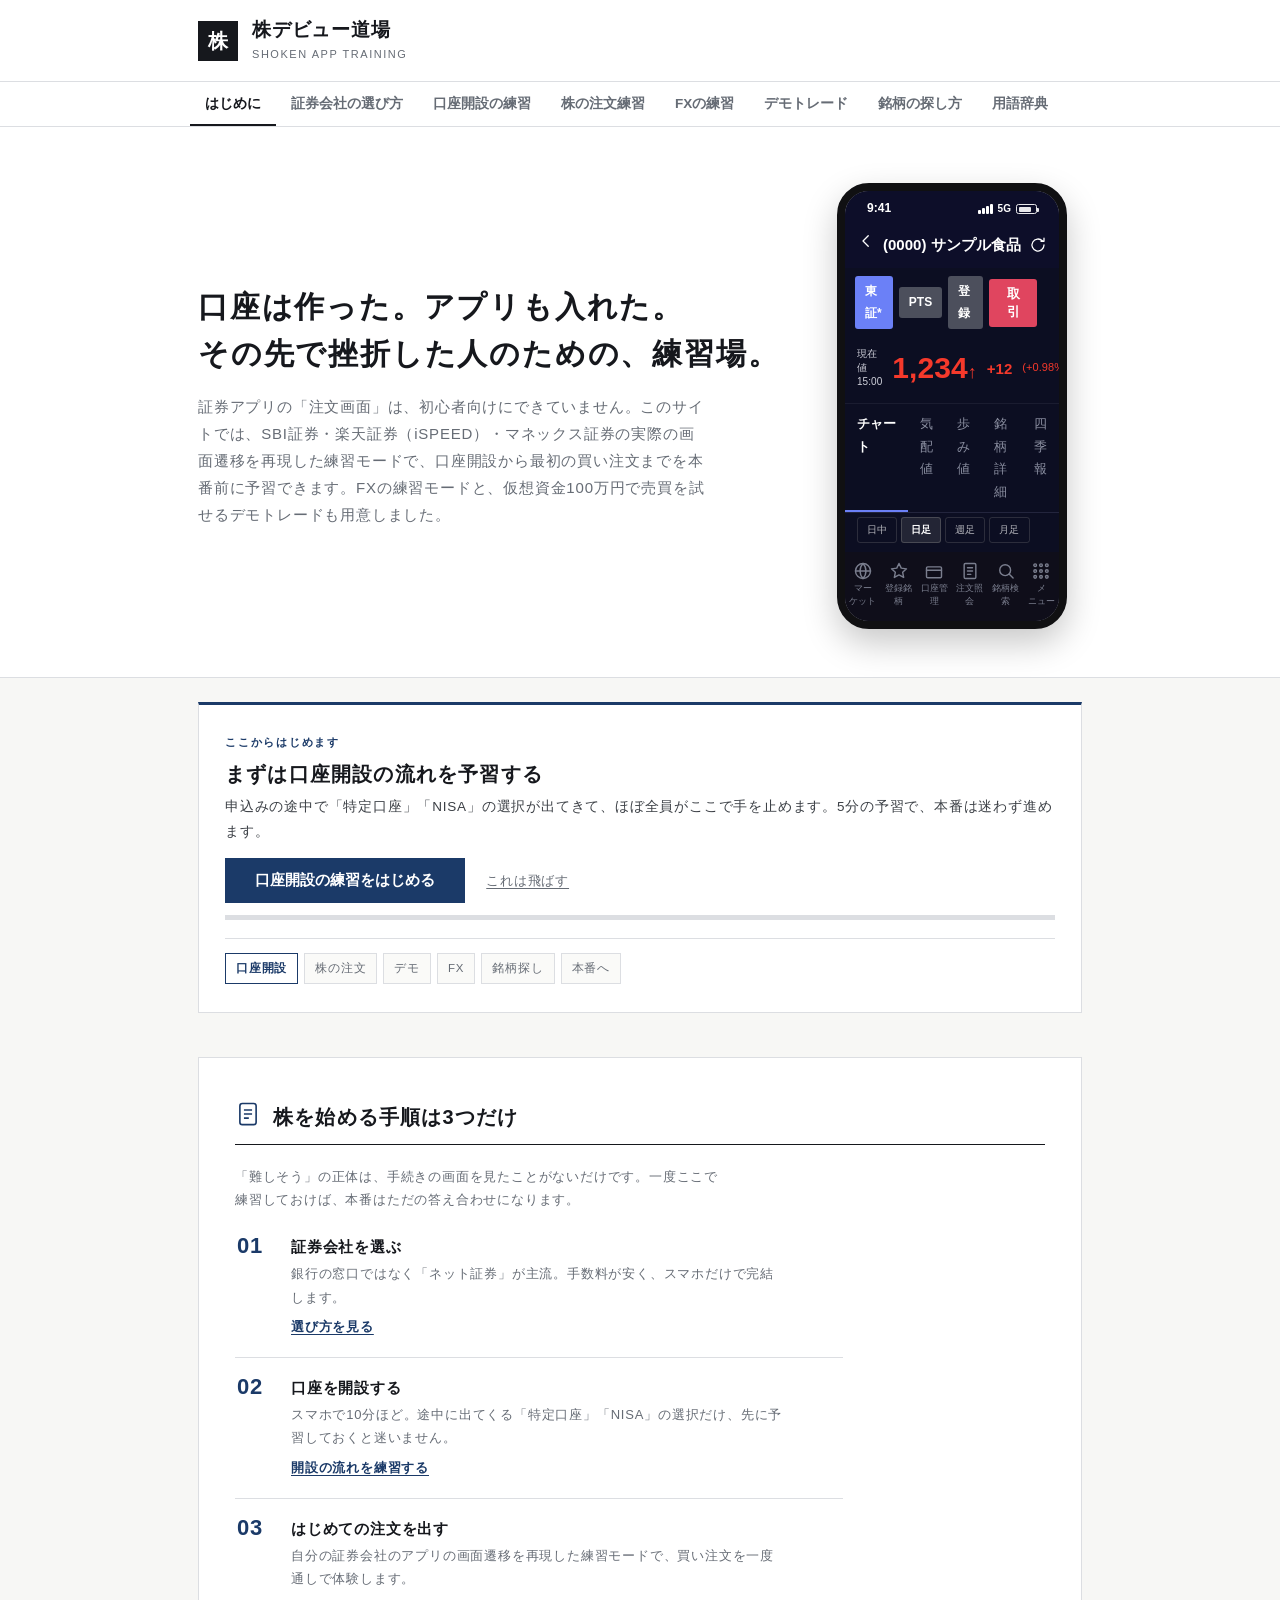
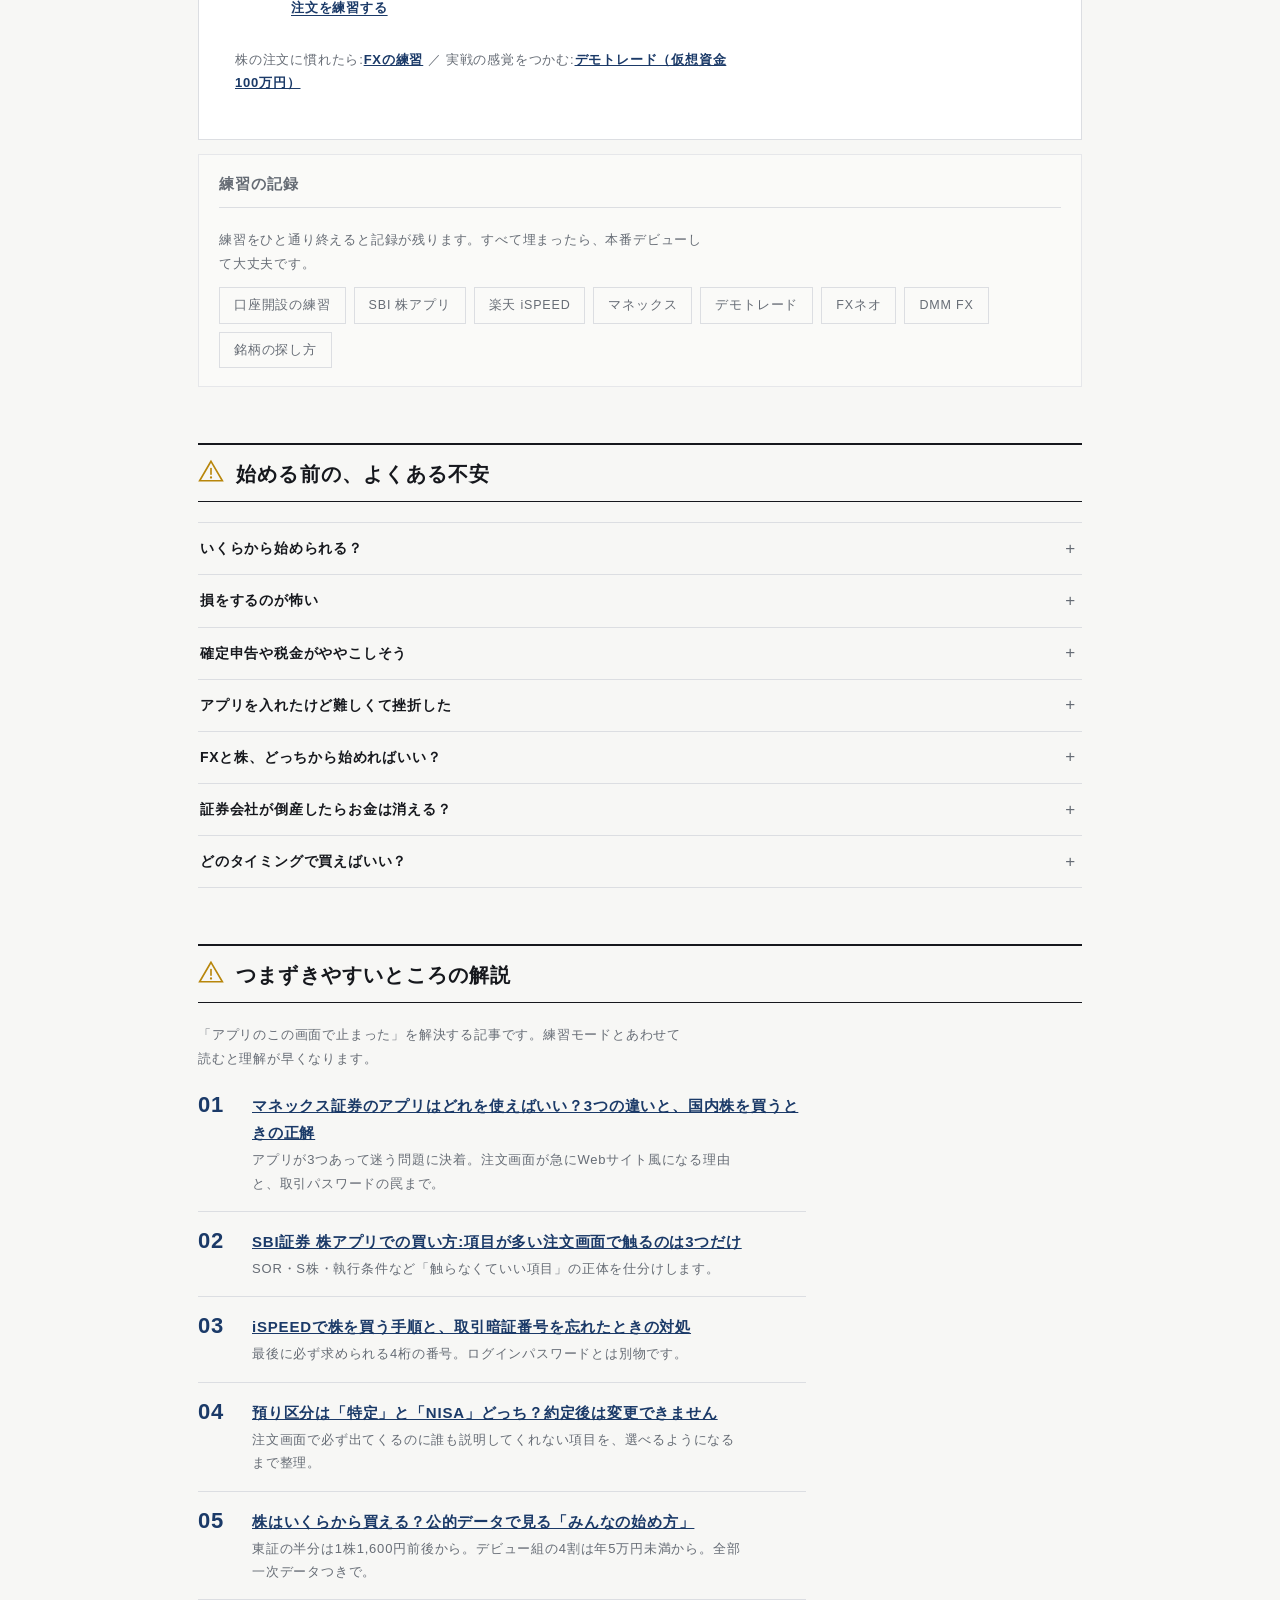
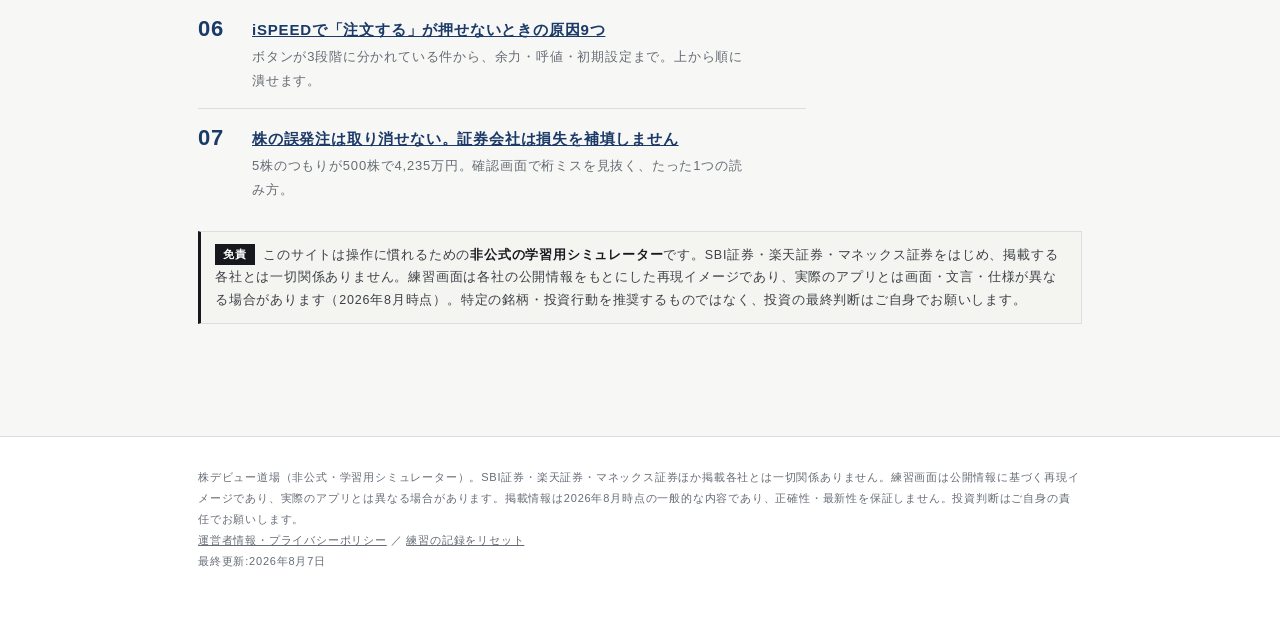
==== commit 7dcdf16b: "新記事「株の誤発注は取り消せない」(/gohachu/) 調査で「最も効く柱」と特定された題材。約定後は取消・補填なしという 楽天証券の公式方針と、5株→500株=4,235万円/最終損失200万円の" ====
--- a/index.html
+++ b/index.html
@@ -741,6 +741,7 @@
         <li style="padding-left:0;"><div><h3><a href="/azukari-kubun/" style="color:var(--navy);">預り区分は「特定」と「NISA」どっち？約定後は変更できません</a></h3><p>注文画面で必ず出てくるのに誰も説明してくれない項目を、選べるようになるまで整理。</p></div></li>
         <li style="padding-left:0;"><div><h3><a href="/ikura-kara/" style="color:var(--navy);">株はいくらから買える？公的データで見る「みんなの始め方」</a></h3><p>東証の半分は1株1,600円前後から。デビュー組の4割は年5万円未満から。全部一次データつきで。</p></div></li>
         <li style="padding-left:0;"><div><h3><a href="/ispeed-osenai/" style="color:var(--navy);">iSPEEDで「注文する」が押せないときの原因9つ</a></h3><p>ボタンが3段階に分かれている件から、余力・呼値・初期設定まで。上から順に潰せます。</p></div></li>
+        <li style="padding-left:0;"><div><h3><a href="/gohachu/" style="color:var(--navy);">株の誤発注は取り消せない。証券会社は損失を補填しません</a></h3><p>5株のつもりが500株で4,235万円。確認画面で桁ミスを見抜く、たった1つの読み方。</p></div></li>
       </ol>
     </div>
 
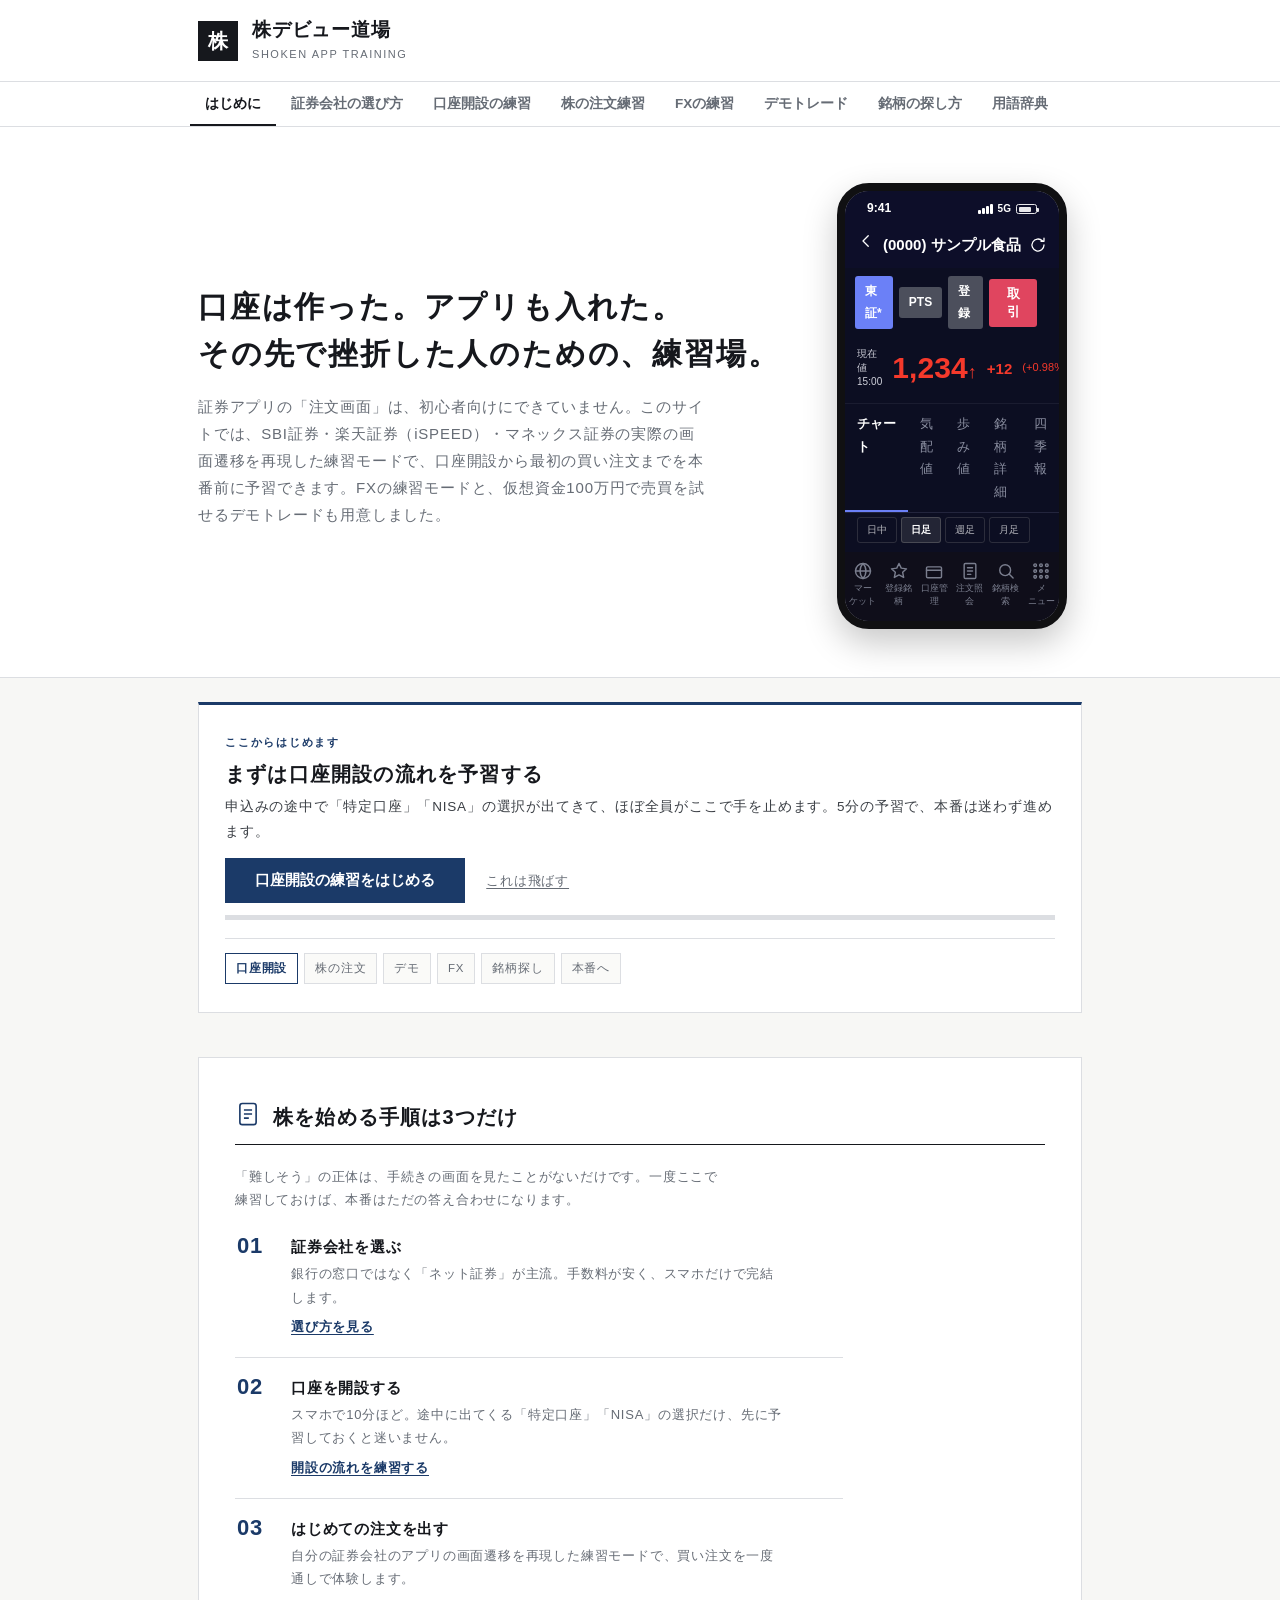
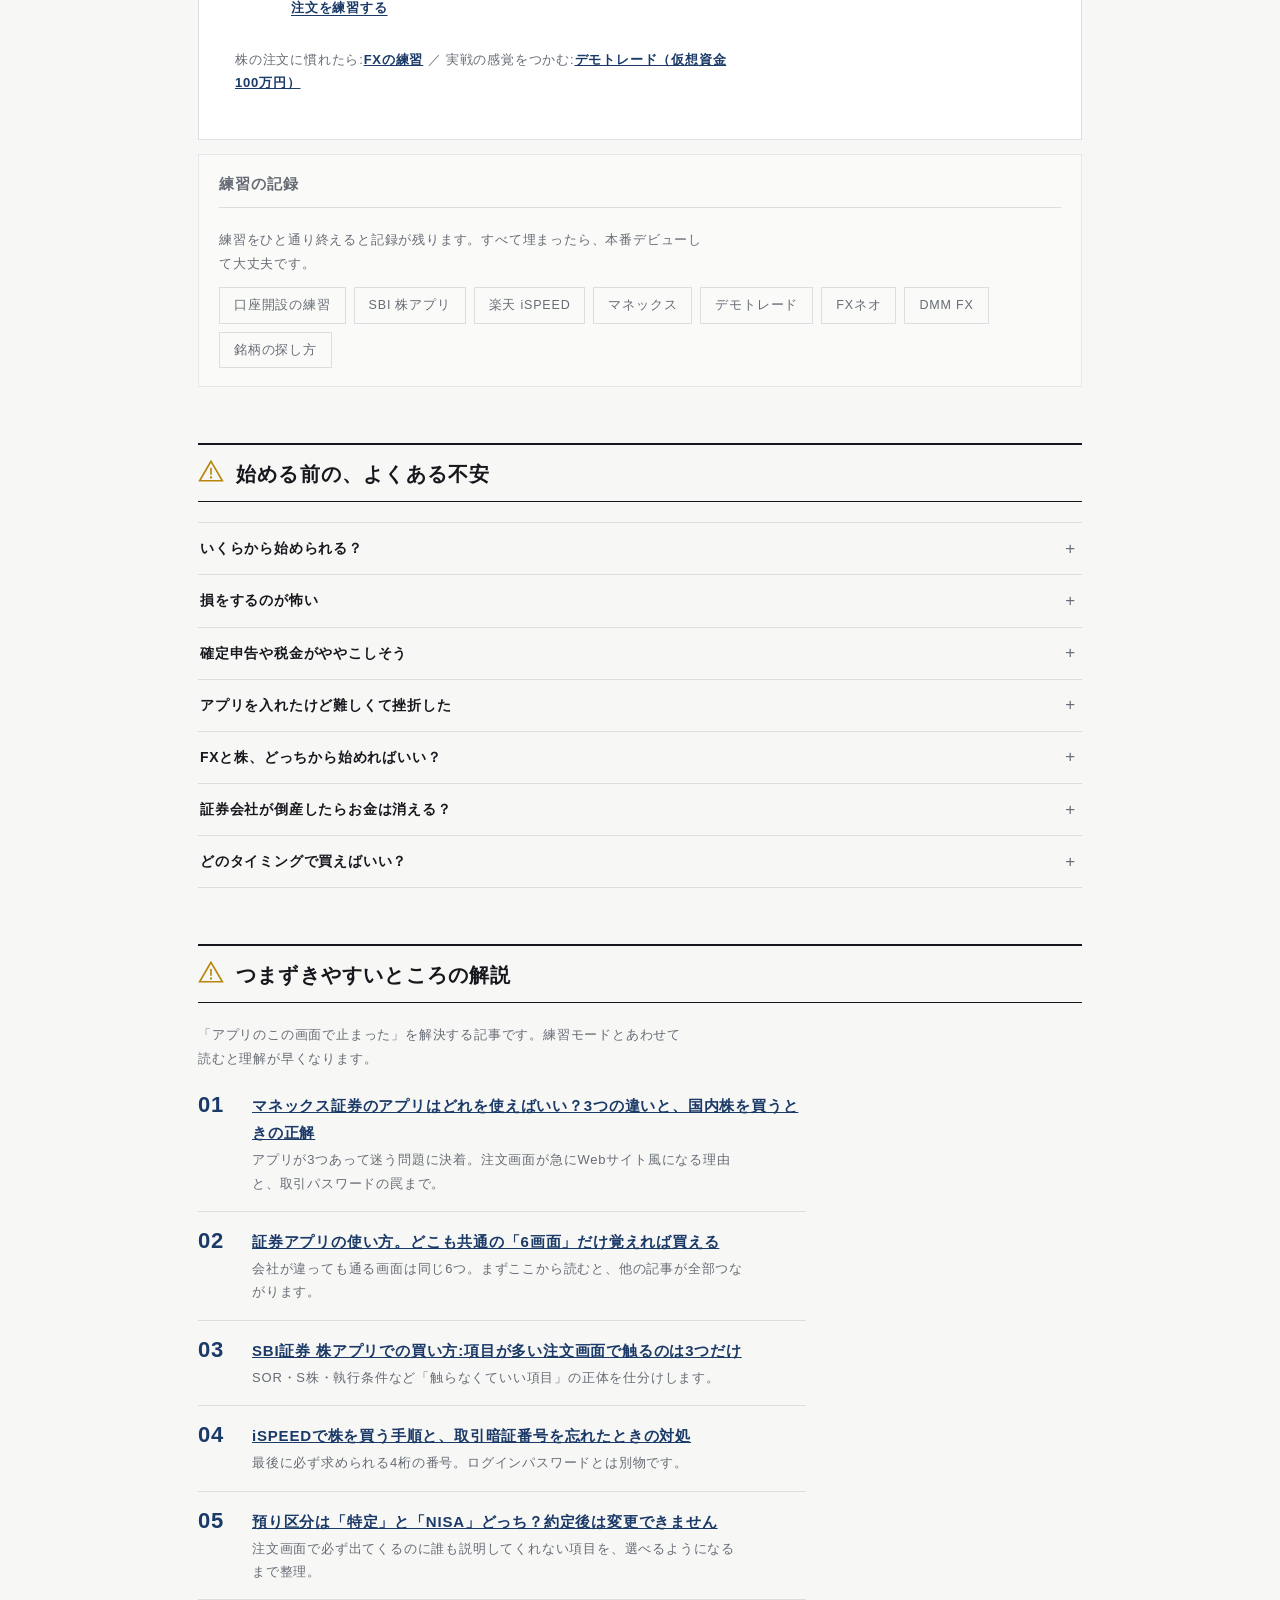
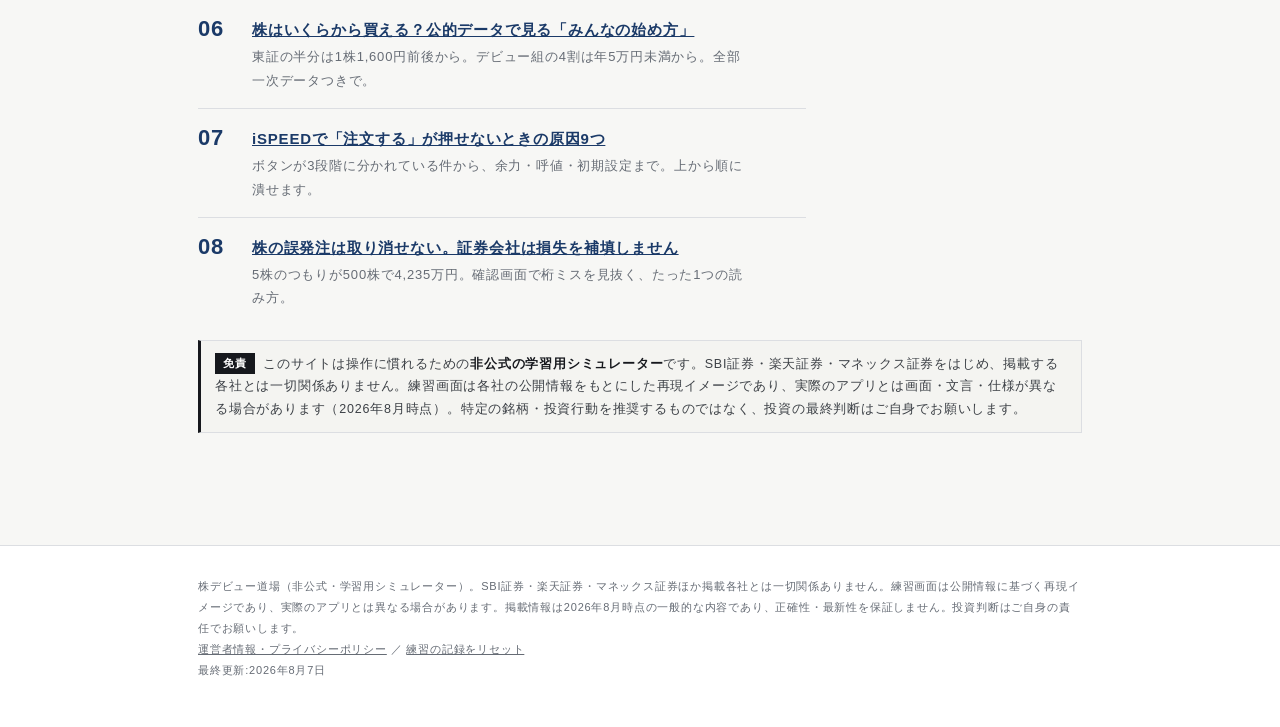
==== commit 8abb55a6: "新記事「証券アプリの使い方」(/shoken-app-tsukaikata/) SEO調査で個人サイトが3つ食い込む=勝負可能と判明した主戦場KW。 1社ごとの解説ではなく「どのアプリも同じ6画面を通" ====
--- a/index.html
+++ b/index.html
@@ -12,7 +12,10 @@
 <link rel="apple-touch-icon" href="apple-touch-icon.png">
 <link rel="preconnect" href="https://fonts.googleapis.com">
 <link rel="preconnect" href="https://fonts.gstatic.com" crossorigin>
-<link href="https://fonts.googleapis.com/css2?family=DM+Sans:wght@400;500;700&display=swap" rel="stylesheet">
+<!-- 数字用の欧文フォント。描画を止めないよう非同期で読み込む(本文は端末のフォントで即描画される) -->
+<link href="https://fonts.googleapis.com/css2?family=DM+Sans:wght@400;500;700&display=swap" rel="stylesheet"
+      media="print" onload="this.media='all'; this.onload=null;">
+<noscript><link href="https://fonts.googleapis.com/css2?family=DM+Sans:wght@400;500;700&display=swap" rel="stylesheet"></noscript>
 <meta property="og:type" content="website">
 <meta property="og:site_name" content="株デビュー道場">
 <meta property="og:title" content="株デビュー道場|株とFXの注文画面を、本番そっくりに練習">
@@ -57,6 +60,10 @@
     background:var(--bg); color:var(--ink); line-height:1.8; font-size:var(--fs-base);
   }
   .hero h1, .card h2{letter-spacing:.02em;}
+  /* 価格・数量は欧文の等幅数字で揃える。桁がガタつくと見間違いの原因になる */
+  .num, .scr-row .dt b, .cmp td b{
+    font-family:var(--num); font-variant-numeric:tabular-nums; letter-spacing:0;
+  }
   /* 見出しは明朝。本文ゴシックとのペアリングで「組んだ」顔にする */
   .hero h1, .card h2, .logotype b, .dojonav .dn-title{
     font-family:var(--mincho); font-weight:600; letter-spacing:.06em;
@@ -372,6 +379,13 @@
   /* 偽サイトと誤認されないための常時表示。フッターの小さな注記だけでは足りない */
   .simwarn{max-width:430px; margin:18px auto 0; background:#fff8e6; border:1px solid #e3c86a;
     padding:10px 14px; font-size:12.5px; color:#5c4708; line-height:1.75;}
+
+  /* FXの元本超過損失リスク。ページを開いた最初に必ず目に入る位置に置く */
+  .riskbar{margin-top:24px; background:#fdf3f2; border:1px solid #d9a9a3; border-left:4px solid var(--red);
+    padding:16px 18px; font-size:13.5px; line-height:1.9; color:#5a2823;}
+  .riskbar b{color:var(--red);}
+  .riskbar b:first-child{display:block; font-size:14.5px; margin-bottom:4px;}
+  .riskbar a{color:var(--red); font-weight:700;}
 
   .guide{background:#fff; border:1px solid var(--line); border-left:4px solid var(--navy); padding:12px 16px; margin:14px auto; max-width:430px; font-size:14px;}
   .guide .gtag{display:block; font-size:10px; font-weight:800; letter-spacing:.16em; color:var(--navy); margin-bottom:2px;}
@@ -736,6 +750,7 @@
       <p class="muted">「アプリのこの画面で止まった」を解決する記事です。練習モードとあわせて読むと理解が早くなります。</p>
       <ol class="threestep" style="counter-reset:none;">
         <li style="padding-left:0;"><div><h3><a href="/monex-app/" style="color:var(--navy);">マネックス証券のアプリはどれを使えばいい？3つの違いと、国内株を買うときの正解</a></h3><p>アプリが3つあって迷う問題に決着。注文画面が急にWebサイト風になる理由と、取引パスワードの罠まで。</p></div></li>
+        <li style="padding-left:0;"><div><h3><a href="/shoken-app-tsukaikata/" style="color:var(--navy);">証券アプリの使い方。どこも共通の「6画面」だけ覚えれば買える</a></h3><p>会社が違っても通る画面は同じ6つ。まずここから読むと、他の記事が全部つながります。</p></div></li>
         <li style="padding-left:0;"><div><h3><a href="/sbi-kabu-app/" style="color:var(--navy);">SBI証券 株アプリでの買い方:項目が多い注文画面で触るのは3つだけ</a></h3><p>SOR・S株・執行条件など「触らなくていい項目」の正体を仕分けします。</p></div></li>
         <li style="padding-left:0;"><div><h3><a href="/ispeed-order/" style="color:var(--navy);">iSPEEDで株を買う手順と、取引暗証番号を忘れたときの対処</a></h3><p>最後に必ず求められる4桁の番号。ログインパスワードとは別物です。</p></div></li>
         <li style="padding-left:0;"><div><h3><a href="/azukari-kubun/" style="color:var(--navy);">預り区分は「特定」と「NISA」どっち？約定後は変更できません</a></h3><p>注文画面で必ず出てくるのに誰も説明してくれない項目を、選べるようになるまで整理。</p></div></li>
@@ -891,6 +906,12 @@
 <!-- ================= FX ================= -->
 <section class="page" id="page-fx">
   <div class="wrap">
+    <div class="riskbar">
+      <b>はじめにお読みください</b>
+      FXは<b>預けた資金(証拠金)を超える損失が生じる可能性がある</b>取引です。相場の急変時にはロスカットが間に合わず、口座残高がマイナスになって追加の支払い(追証)が発生することがあります。
+      当サイトは練習用であり、FXを勧めるものではありません。<a href="#" onclick="showPage('fx'); document.getElementById('fxrisk').scrollIntoView({behavior:'smooth'}); return false;">リスクの詳細はこちら</a>
+    </div>
+
     <div class="card card--plain">
       <h2 data-ic="yougo">FXとは。株と何が違うのか</h2>
       <p class="muted">FX(外国為替証拠金取引)は、通貨を交換して差益を狙う取引です。株とは性質がまったく違うので、違いを知ってから触るのが安全です。</p>
@@ -916,6 +937,32 @@
         <button style="--bp:#87bb22;" onclick="startSim('dmmfx')"><h3>DMM FX</h3><p>2つの巨大な円形Bid/Askが看板。1Lot(1万通貨)の「即時注文→クイック決済」を再現。</p><span class="go">練習をはじめる →</span></button>
       </div>
       <p class="muted" style="margin-top:12px;">※各社の公開情報（公式操作マニュアル・ストア掲載画像等）をもとにした非公式の再現イメージです。ロゴは使用しておらず、実際のアプリとは画面・文言が異なる場合があります（2026年8月時点）。</p>
+    </div>
+
+    <div class="card card--feature" id="fxrisk">
+      <h2 data-ic="chui">FXのリスク。始める前に必ず知っておくこと</h2>
+      <p class="muted">練習画面では絶対に体験できないのが、この5つです。デモで上手くいっても、本番ではこれらが起きます。</p>
+
+      <h3>1. 預けた資金を超えて損をすることがある</h3>
+      <p>株の現物取引なら、最悪でも投資した金額がゼロになるだけです。<b>FXは違います。</b>相場が急変すると、証拠金以上の損失が発生し、口座残高がマイナスになります。この不足金は<b>あなたが支払う義務を負います</b>。FX会社は不足金の発生日から数営業日以内の入金を求めるのが一般的です。</p>
+
+      <h3>2. ロスカットは「その価格」を保証しない</h3>
+      <p>「証拠金維持率100%で自動的に決済されるから安心」ではありません。FX会社の説明にも、<b>ロスカットは維持率100%となる価格での約定や損失額を保証するものではない</b>と明記されています。流動性が下がると決済注文自体が約定せず、損失がさらに拡大します。</p>
+
+      <h3>3. 週明けに価格が飛ぶ(窓開け)</h3>
+      <p>為替は土日に取引が止まりますが、世界では出来事が起き続けます。月曜の始値が金曜の終値から大きく離れることがあり、<b>その間に置いた損切り注文は機能しません</b>。逆指値は週明けの始値で執行されるため、想定より大きく不利な価格で決済されます。週をまたいでポジションを持つのは、それ自体がリスクです。</p>
+
+      <h3>4. スプレッドは「原則固定」であって固定ではない</h3>
+      <p>広告に出ている「0.2銭」は平常時の数字です。<b>早朝・経済指標の発表時・週明け・相場急変時には大きく開きます。</b>拡大の最大値を公表している会社もあり、平常時の何十倍という水準になることがあります。さらにレート配信が一時停止して、その間は新規注文も決済もできなくなる場合があります。</p>
+
+      <h3>5. 証拠金いっぱいに建てると、建てた瞬間に終わる</h3>
+      <p>資金の全額を使ってポジションを持つと、<b>スプレッド分の評価損が即座に発生して必要証拠金を下回り、その場でロスカットされます。</b>これはFX会社が公式に注意喚起している事象です。証拠金には必ず余裕を持たせてください。</p>
+
+      <div class="note"><span class="notetag">目安</span>FX会社や解説では、<b>1回の取引の損失を証拠金の2%以内に抑える</b>という考え方がよく紹介されています。また、レバレッジは最大25倍ですが、初心者が実質レバレッジを数倍以内に抑えるのは、この余裕を確保するためです。</div>
+
+      <div class="note"><span class="notetag">業者選び</span>FX取引を行えるのは<b>金融庁の登録を受けた業者</b>だけです。SNSや知人経由で紹介される未登録業者(海外業者を含む)は、出金できない・破綻時に資産が戻らないなどの被害が報告されています。<b>必ず金融庁の登録業者一覧で確認してください。</b></div>
+
+      <p class="muted" style="margin-top:14px;">当サイトは非公式の学習用サイトで、金融商品取引業者ではありません。特定のFX会社・通貨ペア・取引タイミングを推奨するものではなく、投資助言・代理業も行いません。取引条件やルールは各社で異なり変更されるため、必ず公式サイトの取引説明書・契約締結前交付書面をご確認ください。</p>
     </div>
 
     <div class="card card--minor">
@@ -1145,6 +1192,32 @@
         <tr><th>開設</th><td>2026年8月</td></tr>
       </table>
       <p class="muted" style="margin-top:12px;">当サイトは、株式投資をこれから始める方向けに、証券会社のアプリ操作を疑似体験できる学習コンテンツを提供する個人運営のサイトです。金融商品取引業者ではなく、投資助言・代理業も行いません。</p>
+
+      <h3 style="margin-top:26px;">なぜこのサイトを作ったか</h3>
+      <p>証券口座を開設してアプリを入れたのに、注文画面の前で手が止まって、そのまま何も買わずに終わった。この経験が出発点です。</p>
+      <p style="margin-top:10px;">それが特殊な話でないことは、あとから数字で分かりました。金融庁の調査では、NISA口座2,820万件のうち<b>36.6%(約1,045万口座)が2025年中の買付額0円</b>です。3人に1人以上が、口座を作ったところで止まっています。原因のすべてが資金不足とは思えません。<b>操作が分からなくて止まった人が、相当数いるはずです。</b></p>
+      <p style="margin-top:10px;">投資の判断は教えられません。資格もありませんし、そもそも他人が決めることではないと思っています。ただ<b>「どのボタンをどの順番で押すか」は、事前に練習できます。</b>それだけを提供するサイトです。</p>
+
+      <h3 style="margin-top:26px;">記事の書き方について</h3>
+      <ul style="margin-top:8px;">
+        <li>数字は<b>金融庁・日本証券業協会・日本取引所グループ(JPX)・各証券会社の公式ページ</b>など、一次資料から取っています。記事中に出典を明記します。</li>
+        <li>当サイトが計算した数値(割り戻しや構成比)は、<b>「当サイトの計算」と明記</b>し、一次資料の公表値と区別します。</li>
+        <li><b>個別銘柄の推奨は行いません。</b>金融商品取引法上の投資助言業にあたるためです。銘柄は「探し方」だけを扱い、練習画面の銘柄はすべて架空です。</li>
+        <li>手数料や制度は変わります。<b>確認した時点を記事に書き</b>、最新は公式で確認するようご案内しています。</li>
+        <li>証券会社のロゴ・スクリーンショットは使用していません。画面は公開情報をもとにした<b>自作の再現</b>で、掲載各社とは一切関係がありません。</li>
+      </ul>
+
+      <h3 style="margin-top:26px;">できること・できないこと</h3>
+      <div class="tblwrap" style="margin-top:8px;">
+        <table class="cmp" style="min-width:0;">
+          <tr><th style="width:46%;">練習で減らせるもの</th><th>練習では減らせないもの</th></tr>
+          <tr>
+            <td>桁の打ち間違い／売買の取り違え／預り区分の選び間違い／注文が通らないときの原因切り分け</td>
+            <td>相場の値動き。買った株が下がることは、どれだけ練習しても防げません</td>
+          </tr>
+        </table>
+      </div>
+      <p class="muted" style="margin-top:10px;">デモで上手くいっても本番で同じ結果になるとは限りません。当サイトで身につくのは<b>操作</b>であって、損失の痛みや相場の判断ではない、という点は正直にお伝えしておきます。</p>
     </div>
 
     <div class="card card--minor">
@@ -1311,7 +1384,8 @@
   ctaHTML('monex','米国株もやるなら、マネックス証券') +
   ctaHTML('gmofx','株とFXを1つのIDでまとめたいなら、GMOクリック証券');
 document.getElementById('ctaFx').innerHTML =
-  ctaHTML('gmofx','FXの定番。1,000通貨から始められるGMOクリック証券') +
+  '<p class="muted" style="margin-top:18px;">※FXは預けた証拠金を超える損失が生じる可能性のある取引です。上のリスク説明を読んだうえで、余裕資金の範囲でご検討ください。</p>' +
+  ctaHTML('gmofx','1,000通貨から始められるGMOクリック証券') +
   ctaHTML('matsuifx','1通貨から試せる松井証券のMATSUI FX');
 
 /* ===== badges ===== */
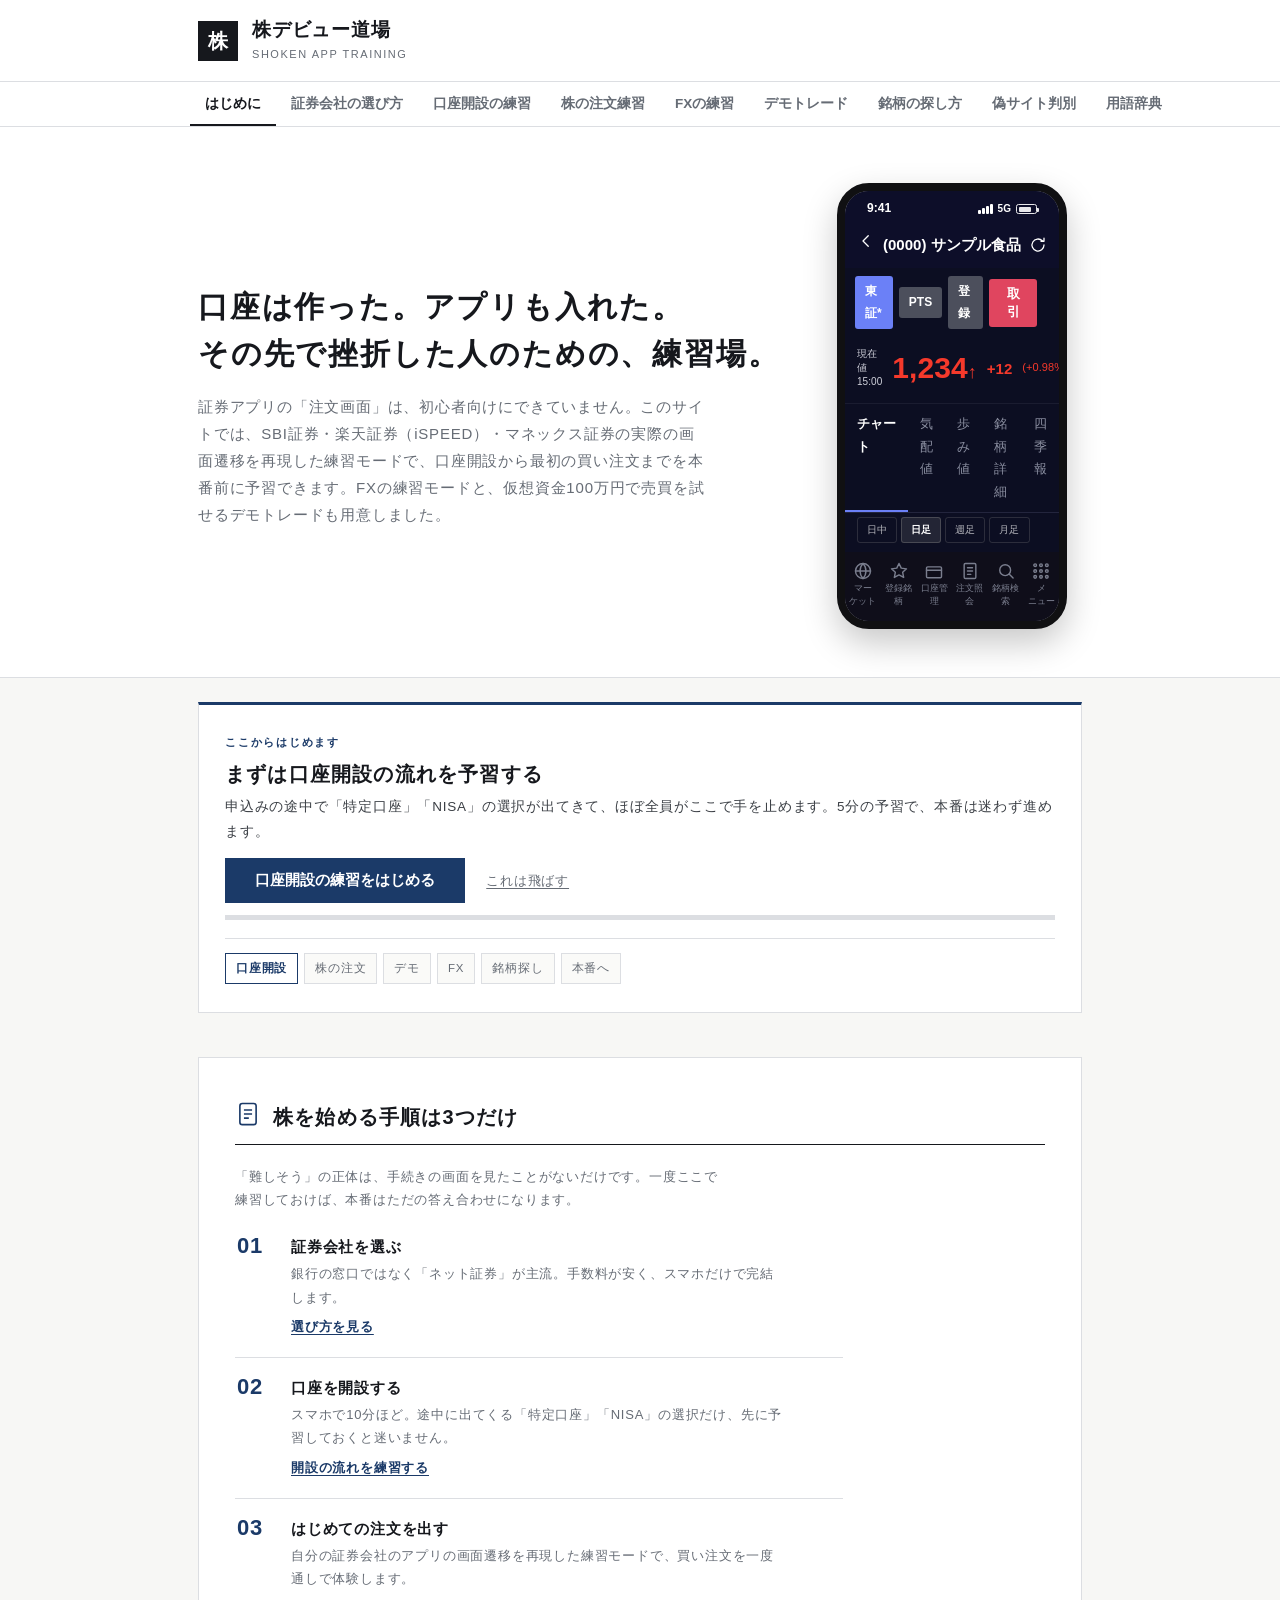
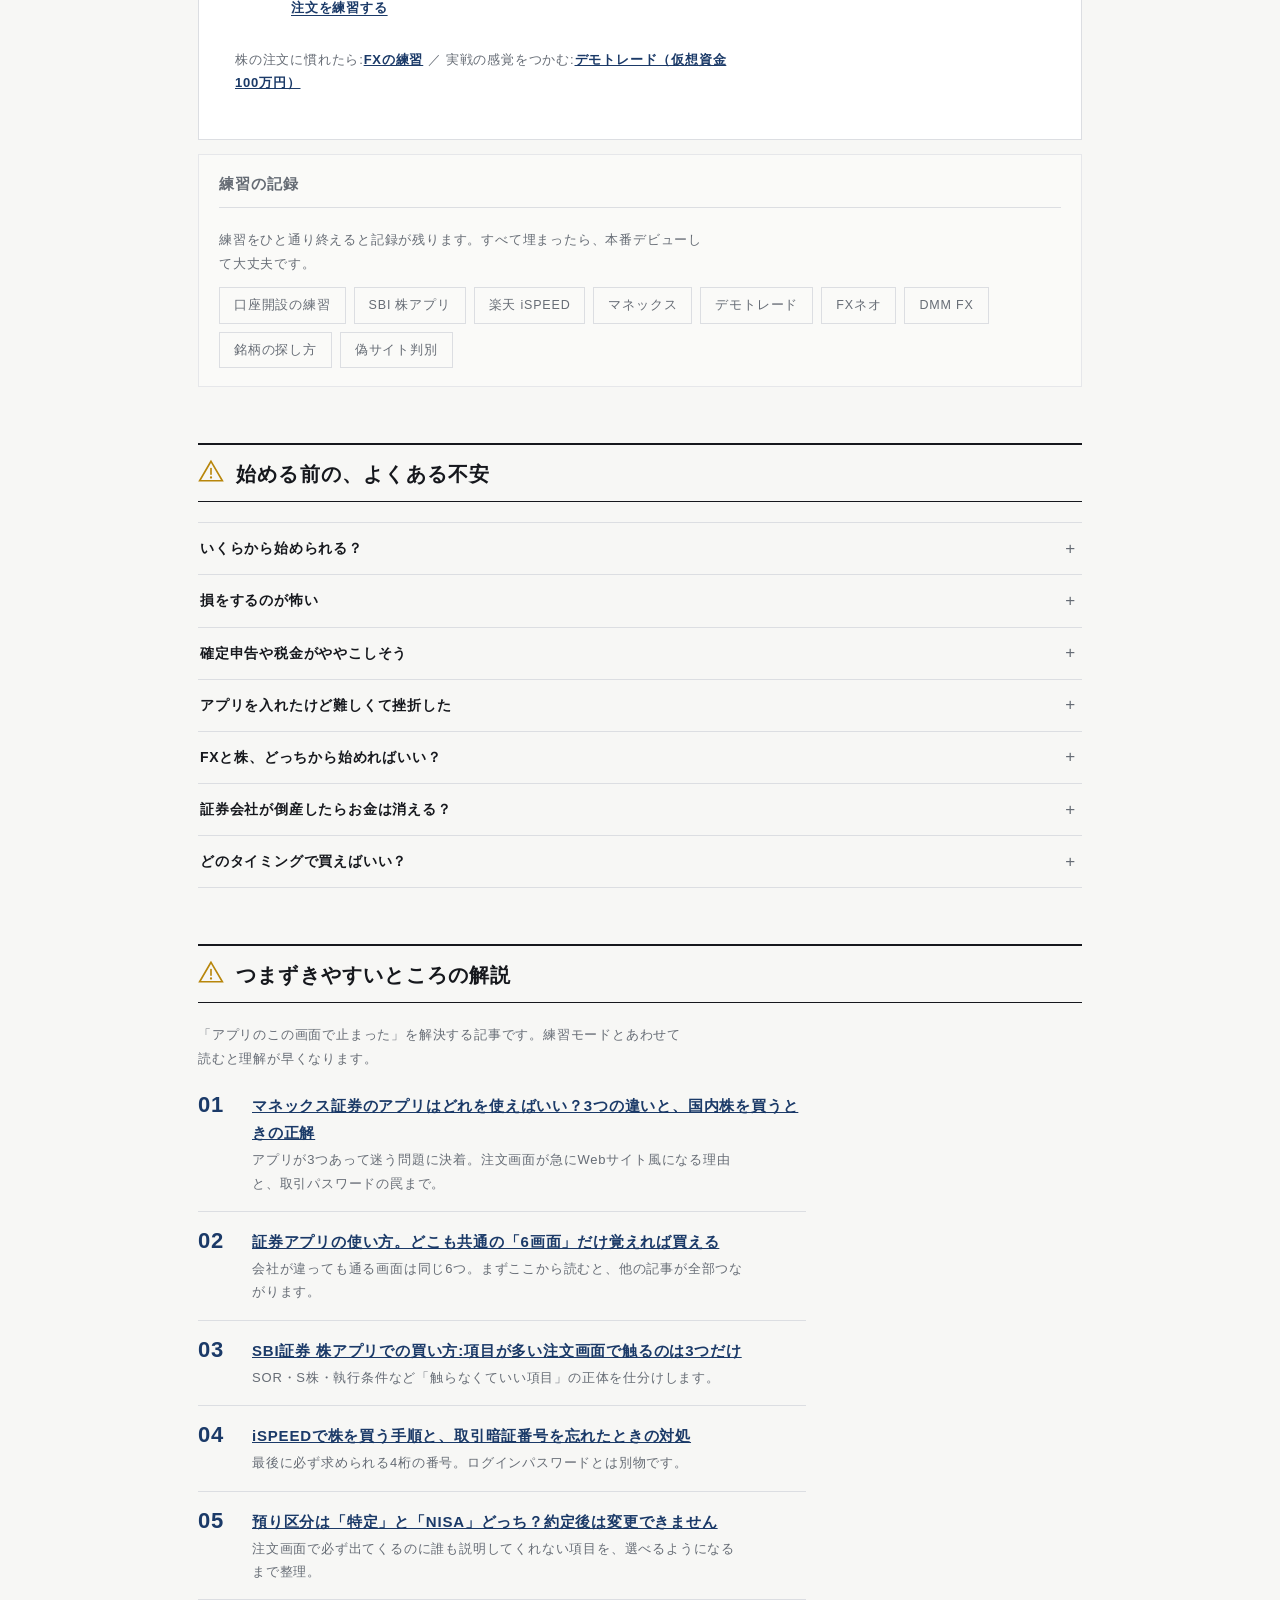
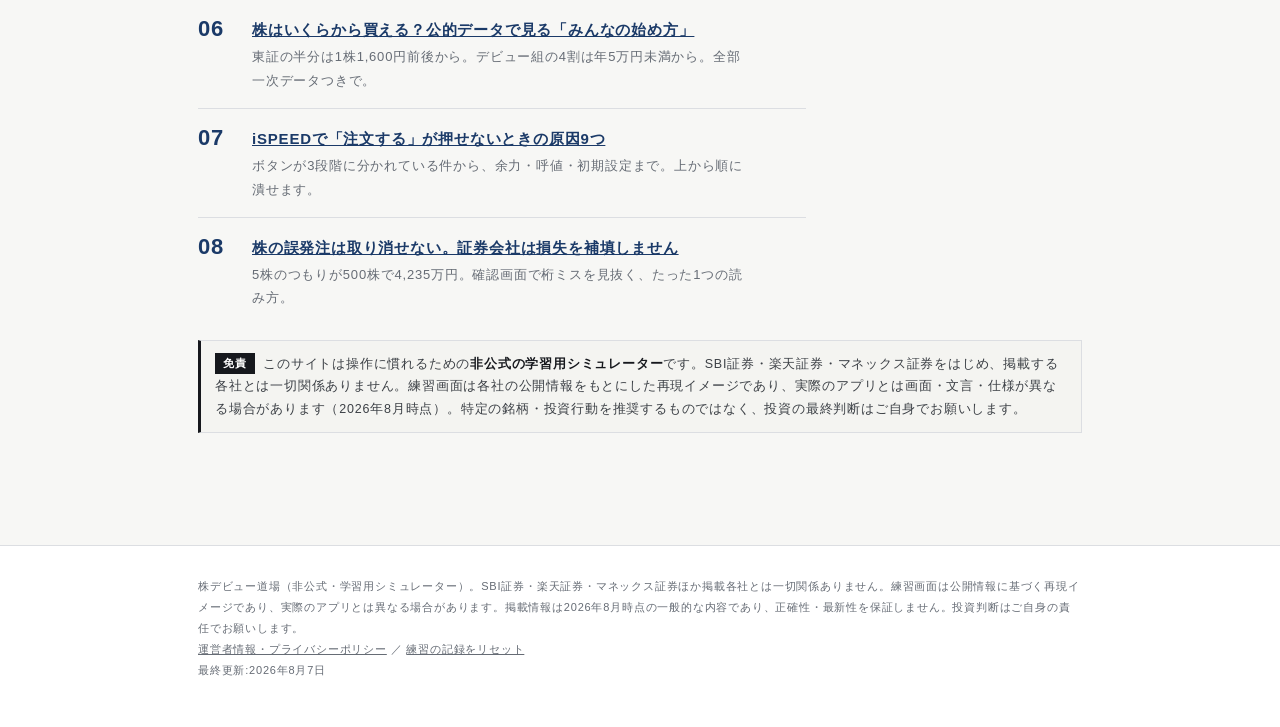
==== commit 517115a5: "偽サイト判別の練習ページを追加(#phish) 金融庁まとめで2025年の不正取引額が約7,393億円、原因の多くが 実在の証券会社を装ったフィッシング。操作の練習と同じくらい 「偽物を見抜く目」が要" ====
--- a/index.html
+++ b/index.html
@@ -381,6 +381,38 @@
     padding:10px 14px; font-size:12.5px; color:#5c4708; line-height:1.75;}
 
   /* FXの元本超過損失リスク。ページを開いた最初に必ず目に入る位置に置く */
+
+  /* ===== フィッシング判別の練習 ===== */
+  .ph-case{background:var(--card); border:1px solid var(--line); margin-top:22px; overflow:hidden;}
+  .ph-scene{background:#eef0f3; padding:14px;}
+  /* 偽サイトの見分けは「アドレスバー」から始まるので、まずそこを再現する */
+  .ph-bar{display:flex; align-items:center; gap:8px; background:#fff; border:1px solid #cfd3da;
+    border-radius:999px; padding:7px 14px; font-size:12.5px; color:#3c4046;
+    font-family:var(--num); overflow-x:auto; white-space:nowrap;}
+  .ph-bar .lk{font-size:12px; flex:none;}
+  .ph-bar .lk.no{color:var(--red); font-weight:700;}
+  .ph-bar .lk.ok{color:#38843a;}
+  .ph-body{background:#fff; border:1px solid #cfd3da; border-top:none; padding:18px 16px;}
+  .ph-brand{font-size:15px; font-weight:800; color:#1b3a68; margin-bottom:10px;}
+  .ph-msg{font-size:13.5px; line-height:1.9;}
+  .ph-fld{margin-top:12px;}
+  .ph-fld label{display:block; font-size:11.5px; color:var(--sub); margin-bottom:3px;}
+  .ph-fld div{border:1px solid #cfd3da; border-radius:3px; padding:8px 10px; font-size:12.5px; color:#9a9a9a; background:#fafafa;}
+  .ph-btn{margin-top:12px; background:#1b3a68; color:#fff; text-align:center; padding:10px;
+    border-radius:3px; font-size:13px; font-weight:700;}
+  .ph-ask{display:flex; gap:10px; padding:16px; border-top:1px solid var(--line);}
+  .ph-ask button{flex:1; padding:12px; font-size:14px; font-weight:800; cursor:pointer;
+    border:1px solid var(--navy); background:#fff; color:var(--navy); font-family:inherit;}
+  .ph-ask button:hover{background:#f0f3f8;}
+  .ph-ans{padding:0 16px 16px; font-size:13.5px; line-height:1.95;}
+  .ph-ans .verdict{display:inline-block; font-weight:800; padding:3px 12px; margin-bottom:8px; font-size:13px;}
+  .ph-ans .verdict.ng{background:#fdf3f2; color:var(--red); border:1px solid #d9a9a3;}
+  .ph-ans .verdict.ok{background:#f2f8f2; color:#2c6b2e; border:1px solid #a9c9ab;}
+  .ph-ans ul{margin:8px 0 0; padding-left:20px;}
+  .ph-ans li{margin-bottom:4px;}
+  .ph-score{background:#fafaf8; border:1px solid var(--line); padding:14px 18px; margin-top:24px;
+    font-size:14px; font-weight:700;}
+
   .riskbar{margin-top:24px; background:#fdf3f2; border:1px solid #d9a9a3; border-left:4px solid var(--red);
     padding:16px 18px; font-size:13.5px; line-height:1.9; color:#5a2823;}
   .riskbar b{color:var(--red);}
@@ -688,6 +720,7 @@
   <button data-page="fx">FXの練習</button>
   <button data-page="demo">デモトレード</button>
   <button data-page="screen">銘柄の探し方</button>
+  <button data-page="phish">偽サイト判別</button>
   <button data-page="gloss">用語辞典</button>
 </div></nav>
 
@@ -1144,6 +1177,42 @@
   </div>
 </section>
 
+<!-- ================= フィッシング判別の練習 ================= -->
+<section class="page" id="page-phish">
+  <div class="wrap">
+
+    <div class="riskbar">
+      <b>なぜこの練習を作ったか</b>
+      金融庁のまとめでは、2025年の1年間で証券口座への不正アクセスは17,559件、不正に取引された金額は<b>約7,393億円</b>にのぼりました。原因の多くは、実在の証券会社を装った<b>偽サイト(フィッシング)</b>にIDとパスワードを入力してしまうことです。
+      口座の操作を覚えるのと同じくらい、<b>偽物を見抜く目</b>が要ります。
+    </div>
+
+    <div class="card card--plain">
+      <h2 data-ic="chui">偽サイトを見抜く練習</h2>
+      <p class="muted">下の画面が<b>本物か偽物か</b>を判断してください。全6問です。答えると、どこを見れば分かったのかを解説します。</p>
+      <div class="simwarn" style="max-width:none;">登場する会社はすべて<b>架空</b>です。実在の証券会社の偽ログイン画面は、たとえ教材でも作りません(それ自体が悪用できてしまうため)。<b>見抜き方の型</b>を覚えるための画面です。</div>
+    </div>
+
+    <div id="phList"></div>
+    <div class="ph-score" id="phScore"></div>
+
+    <div class="card card--feature" style="margin-top:36px;">
+      <h2 data-ic="kouza">結局どうすれば安全か</h2>
+      <p class="muted">見抜く練習をした上で、そもそも見抜かなくて済む習慣を持つのが一番確実です。</p>
+      <ul class="steps">
+        <li><b>メールやSMSのリンクからログインしない</b><br>これだけで、フィッシングの大半は防げます。ログインは<b>ブックマークか公式アプリから</b>と決めてしまってください。「リンクを踏んでも、そこではログインしない」が守れれば十分です。</li>
+        <li><b>アドレスバーのドメインを、末尾から読む</b><br>偽サイトは本物に似た文字列を<b>前半に</b>置きます。重要なのは「/」の直前、いちばん右側のドメインです。ここが公式と1文字でも違えば偽物です。</li>
+        <li><b>急かされたら、いったん閉じる</b><br>「24時間以内に」「口座を凍結しました」は、考える時間を奪うための定番の文句です。本物の重要連絡なら、公式サイトにログインすれば同じ通知が出ています。</li>
+        <li><b>パスキーなど、フィッシングに強い認証を使う</b><br>日本証券業協会は2025年10月にガイドラインを改定し、フィッシング耐性のある多要素認証を必須としました。各社が対応を進めているので、選べるなら有効にしてください。</li>
+        <li><b>それでも入力してしまったら、すぐ動く</b><br>心当たりがあれば、パスワードの変更と証券会社への連絡を最優先に。時間が経つほど被害は広がります。</li>
+      </ul>
+      <div class="note"><span class="notetag">出典</span>金融庁「証券会社や日本証券業協会を騙ったSNS上の偽広告等にご注意ください」「インターネット取引サービスへの不正アクセス・不正取引にご注意ください」／日本証券業協会のガイドライン改定(2025年10月)／報道各社。</div>
+    </div>
+
+    <div id="ctaPhish"></div>
+  </div>
+</section>
+
 <section class="page" id="page-gloss">
   <div class="wrap">
     <div class="card card--plain">
@@ -1218,6 +1287,13 @@
         </table>
       </div>
       <p class="muted" style="margin-top:10px;">デモで上手くいっても本番で同じ結果になるとは限りません。当サイトで身につくのは<b>操作</b>であって、損失の痛みや相場の判断ではない、という点は正直にお伝えしておきます。</p>
+
+      <h3 style="margin-top:26px;">このサイトの作り方を公開しています</h3>
+      <p>どういう考えで画面を再現したのか、なぜ株価を架空にしたのか、商標や著作権をどう避けたのかを、技術記事として書きました。当サイトの設計判断はすべてここに開示しています。</p>
+      <p style="margin-top:10px;">
+        <a href="https://zenn.dev/kitsunefox/articles/28883be4a7879e" target="_blank" rel="noopener"
+           style="color:var(--navy); font-weight:700;">証券アプリのUIを再現して「注文の練習だけができるサイト」を作った（Zenn）</a>
+      </p>
     </div>
 
     <div class="card card--minor">
@@ -1398,6 +1474,7 @@
   {id:'fxneo',  label:'FXネオ'},
   {id:'dmmfx',  label:'DMM FX'},
   {id:'screen', label:'銘柄の探し方'},
+  {id:'phish',  label:'偽サイト判別'},
 ];
 
 /* ===== ヒーローに実物のスマホ画面を静止表示（テキストだけの画面を壊す） ===== */
@@ -2847,6 +2924,136 @@
   ctaHTML('matsui','本物のスクリーナーは、口座があれば無料で使えます。電話サポートつきの松井証券') +
   ctaHTML('sbi','スクリーナーの条件項目が多い定番、SBI証券');
 
+/* ===== フィッシング判別の練習(登場する会社はすべて架空) =====
+   実在の証券会社を模した偽ログイン画面は、教材であっても作らない。
+   悪用可能な成果物になるため、架空ブランドで「手口の型」だけを再現する。 */
+const PHISH = [
+  {
+    fake:true, https:true,
+    url:'minato-shoken-login.com/auth',
+    brand:'みなと証券',
+    msg:'【重要】お客様の口座に<b>不正なログイン</b>を検知しました。<br>24時間以内にご確認いただけない場合、口座を凍結いたします。',
+    form:true,
+    tells:[
+      '<b>ドメインが公式と別物。</b>本物が minato-sec.co.jp なら、minato-shoken-login.com は完全な別サイトです。前半に社名らしい文字を並べて、それらしく見せています',
+      '<b>「24時間以内」「凍結」で急かしている。</b>考える時間を奪うのが目的です',
+      'https:// になっていても<b>安全の証明にはなりません。</b>暗号化されているだけで、相手が本物という意味ではありません'
+    ]
+  },
+  {
+    fake:false, https:true,
+    url:'minato-sec.co.jp/login',
+    brand:'みなと証券',
+    msg:'ログインしてお取引にお進みください。',
+    form:true,
+    tells:[
+      '<b>ドメインが公式そのもの。</b>「/」の直前が minato-sec.co.jp で、余計な文字が付いていません',
+      '<b>急かす文言がない。</b>ただログインを促すだけです',
+      '<b>ただし、これが本物だと確信できるのは自分でブックマークから開いたときだけ。</b>メールのリンクから来た場合は、URLが本物に見えても一度閉じて公式から入り直すのが安全です'
+    ]
+  },
+  {
+    fake:true, https:false,
+    url:'aoba-shoken.co.jp.secure-login.net/',
+    brand:'青葉証券',
+    msg:'システムメンテナンスのため、再度ログインをお願いします。',
+    form:true,
+    tells:[
+      '<b>これが一番だまされやすい型です。</b>aoba-shoken.co.jp と書いてありますが、これはドメインではなく<b>サブドメイン</b>。実際のドメインは末尾の secure-login.net です',
+      '<b>ドメインは右から読む。</b>「/」の直前にある最後の2つ(secure-login.net)が本体で、その左は何とでも書けます',
+      '<b>http:// で暗号化すらされていません。</b>正規の金融機関のログイン画面では、まず起こりません'
+    ]
+  },
+  {
+    fake:true, https:true,
+    url:'sakura-sec.co.jp/verify',
+    brand:'さくら証券',
+    msg:'ログインが完了しました。セキュリティ強化のため、<b>ワンタイムパスワード(6桁)</b>と<b>取引暗証番号</b>をあわせてご入力ください。',
+    form:true, formLabel:'ワンタイムパスワード / 取引暗証番号',
+    tells:[
+      '<b>ドメインは本物でも、要求内容が異常です。</b>URLだけ見ていると見抜けない型で、正規サイトが乗っ取られた場合や、中継されている場合に起こります',
+      '<b>ワンタイムパスワードと取引暗証番号を同時に聞くのは危険な兆候。</b>ワンタイムパスワードは、その場の1回の操作を認証するためのものです。「あとで使うから」と預ける性質のものではありません',
+      '<b>「セキュリティ強化のため」は万能の口実。</b>この言葉が出てきたら、いったん止まって公式アプリから確認してください'
+    ]
+  },
+  {
+    fake:true, https:true,
+    url:'minato-sec.co.jp.jp-account.info/mypage',
+    brand:'みなと証券',
+    msg:'お客様のNISA口座に<b>未受取の配当金</b>があります。受け取り手続きにお進みください。',
+    form:true,
+    tells:[
+      '<b>また末尾が別ドメインです。</b>本体は jp-account.info。co.jp を途中に挟むのは典型的な手口で、「.co.jp があるから日本の正規企業だ」と思わせようとしています',
+      '<b>「未受取のお金がある」で釣っている。</b>脅す型と誘う型があり、これは後者です。得をしそうな話ほど、いったん止まってください',
+      '本物の配当金の連絡なら、<b>公式アプリにログインすれば同じ通知が出ています。</b>リンクを踏む必要がありません'
+    ]
+  },
+  {
+    fake:true, https:true,
+    url:'kabu-support-center.com/reissue',
+    brand:'株式サポートセンター',
+    msg:'ご利用の証券会社にかわり、パスワードの再発行を代行いたします。<br>ご利用の証券会社名・ID・パスワードをご入力ください。',
+    form:true, formLabel:'証券会社名 / ログインID / パスワード',
+    tells:[
+      '<b>そもそも存在しない立場です。</b>証券会社に「かわって」パスワードを扱う第三者機関はありません',
+      '<b>複数社のIDとパスワードをまとめて集めようとしている。</b>これは業者を装った収集そのものです',
+      '<b>社名で検索しても実体が出てこない。</b>迷ったら、その名前を検索して、金融庁の登録業者一覧に載っているかを確かめてください'
+    ]
+  }
+];
+
+let phAnswered = {};
+function renderPhish(){
+  document.getElementById('phList').innerHTML = PHISH.map((c,i) => {
+    const done = phAnswered[i];
+    const proto = c.https
+      ? '<span class="lk ok">🔒 https://</span>'
+      : '<span class="lk no">⚠ 保護されていない通信 http://</span>';
+    return `
+    <div class="ph-case">
+      <div class="ph-scene">
+        <div class="ph-bar">${proto}<span>${c.url}</span></div>
+        <div class="ph-body">
+          <div class="ph-brand">${c.brand}</div>
+          <div class="ph-msg">${c.msg}</div>
+          ${c.form ? `<div class="ph-fld"><label>${c.formLabel || 'ログインID / パスワード'}</label><div>入力欄（練習用のため入力できません）</div></div>` : ''}
+          <div class="ph-btn">ログイン</div>
+        </div>
+      </div>
+      ${done ? phAnswerHTML(c, i) : `
+      <div class="ph-ask">
+        <button onclick="phAnswer(${i}, true)">これは偽物だと思う</button>
+        <button onclick="phAnswer(${i}, false)">これは本物だと思う</button>
+      </div>`}
+    </div>`;
+  }).join('');
+  const n = Object.keys(phAnswered).length;
+  const ok = Object.values(phAnswered).filter(v => v.correct).length;
+  const el = document.getElementById('phScore');
+  if(n === 0){ el.textContent = `全${PHISH.length}問。上から順に判断してみてください。`; return; }
+  el.innerHTML = n < PHISH.length
+    ? `${n} / ${PHISH.length}問 回答済み（正解 ${ok}）`
+    : `<b>全${PHISH.length}問おわり。正解 ${ok} / ${PHISH.length}。</b><br>
+       <span style="font-weight:400; font-size:13.5px;">${ok === PHISH.length
+         ? '全問正解です。ただし本番では、こんなに落ち着いて見られないことのほうが多い。だからこそ「メールのリンクからログインしない」を習慣にしておくのが確実です。'
+         : '間違えた問題の解説をもう一度読んでみてください。とくに<b>ドメインは右から読む</b>——ここだけで大半は見抜けます。'}</span>`;
+}
+function phAnswerHTML(c, i){
+  const a = phAnswered[i];
+  return `<div class="ph-ans">
+    <span class="verdict ${c.fake ? 'ng' : 'ok'}">${c.fake ? '偽物' : '本物'}${a.correct ? '（正解）' : '（不正解）'}</span>
+    <ul>${c.tells.map(t => `<li>${t}</li>`).join('')}</ul>
+  </div>`;
+}
+function phAnswer(i, saidFake){
+  phAnswered[i] = { correct: saidFake === PHISH[i].fake };
+  if(Object.keys(phAnswered).length === PHISH.length){ try{ earnBadge('phish'); }catch(e){} }
+  renderPhish();
+}
+renderPhish();
+document.getElementById('ctaPhish').innerHTML =
+  '<p class="muted" style="margin-top:22px;">※当サイトは非公式の学習用サイトです。実際の不正アクセスに関する対応は、必ずご利用の証券会社と公的機関の案内に従ってください。</p>';
+
 function routeHash(){
   const h = location.hash.replace('#','');
   if(h && h!=='sim' && document.getElementById('page-'+h) && !document.getElementById('page-'+h).classList.contains('active')){ showPage(h); }
